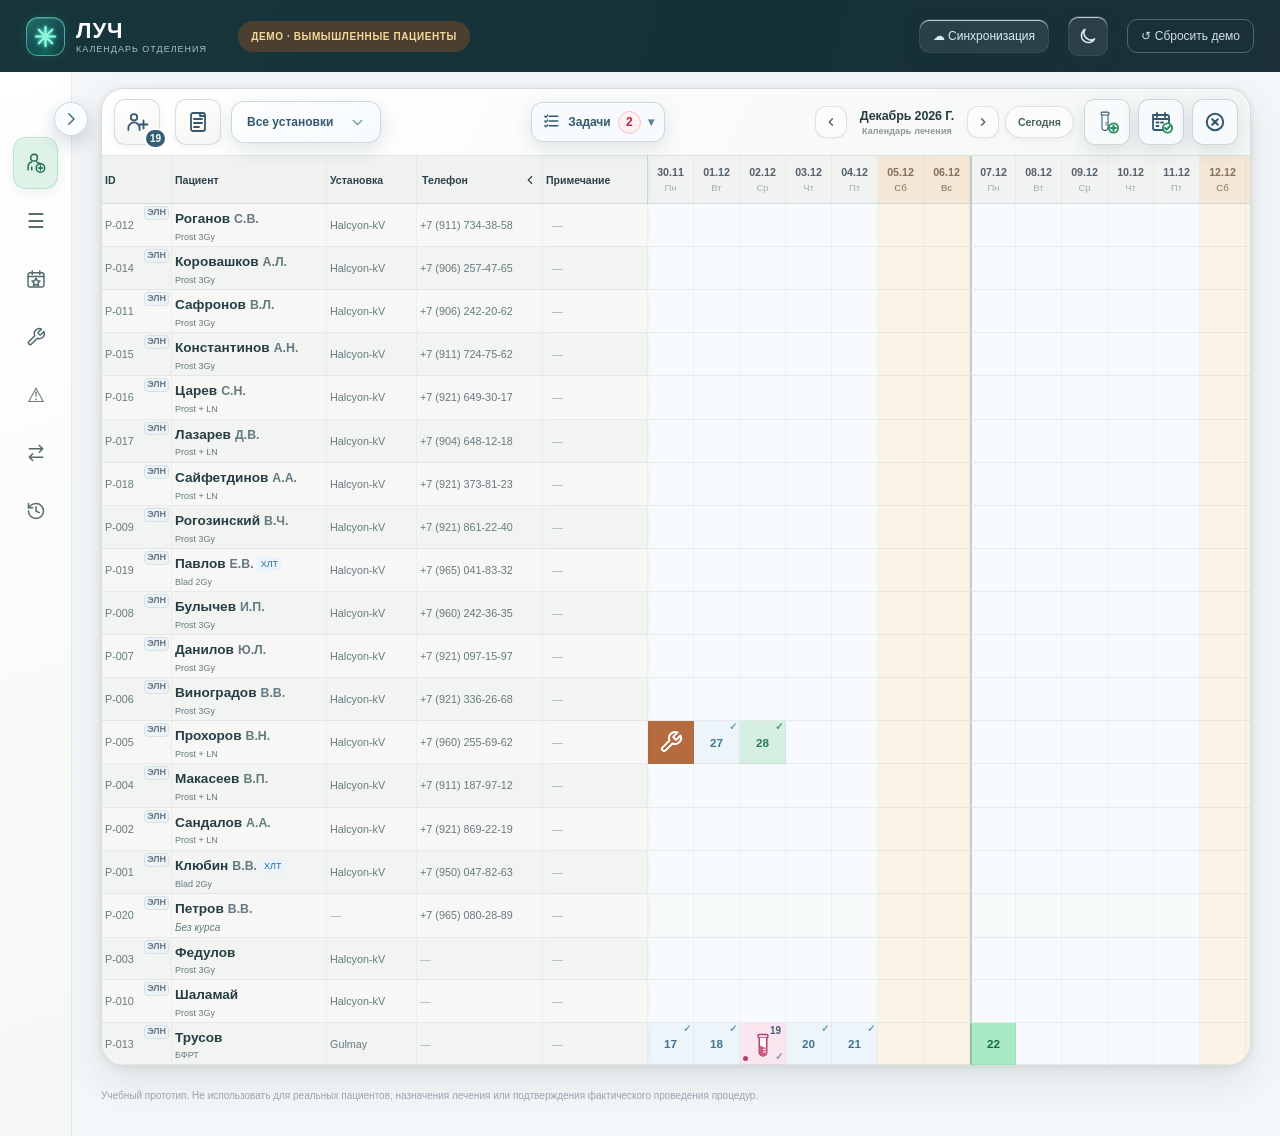
==== index.html @ 747b6630 "Publish LUCH from private main 393fca6f02b0" ====
<!doctype html>
<html lang="ru">
<head>
<meta charset="utf-8">
<meta name="viewport" content="width=device-width,initial-scale=1,viewport-fit=cover">
<meta name="theme-color" content="#172b38">
<meta name="description" content="ЛУЧ: демонстрационный календарь лучевой терапии.">
<script>
/* Apply saved presentation preference before CSS loads; keep it out of patient sync. */
(function(){
 var pref='light';
 try{pref=localStorage.getItem('luch-theme-preference')||'light'}catch(e){}
 if(pref!=='light'&&pref!=='dark'&&pref!=='system')pref='light';
 var dark=pref==='dark'||(pref==='system'&&window.matchMedia&&window.matchMedia('(prefers-color-scheme: dark)').matches);
 document.documentElement.dataset.theme=dark?'dark':'light';
 document.documentElement.style.colorScheme=dark?'dark':'light';
 if(dark)document.querySelector('meta[name="theme-color"]').setAttribute('content','#111a23');
})();
</script>
<link rel="stylesheet" href="./style.css?v=1.62">
<link rel="stylesheet" href="./catalog-ui.css?v=3">
<link rel="stylesheet" href="./theme-dark.css?v=4">
<link rel="stylesheet" href="./glass-ui.css?v=28">
<link rel="stylesheet" href="./mobile-week.css?v=16">
<link rel="manifest" href="./manifest.webmanifest">
<link rel="icon" type="image/svg+xml" href="./icon.svg">
<title>ЛУЧ · Календарь</title>
</head>
<body>
<div class="app">
<header class="topbar">
 <div class="logo"><span class="mark brand-glass-mark" aria-hidden="true"><svg class="brand-rays" viewBox="0 0 40 40" width="29" height="29" fill="none" xmlns="http://www.w3.org/2000/svg" focusable="false" aria-hidden="true"><g class="brand-rays-glow" stroke="#75F6D7" stroke-width="5" stroke-linecap="round"><path d="M20 7V33M7 20H33M10.8 10.8L29.2 29.2M29.2 10.8L10.8 29.2"/></g><g class="brand-rays-core" stroke="#8DF7D9" stroke-width="2.9" stroke-linecap="round"><path d="M20 7V33M7 20H33M10.8 10.8L29.2 29.2M29.2 10.8L10.8 29.2"/></g></svg></span><span><b>ЛУЧ</b><small>Календарь отделения</small></span></div>
 <button type="button" id="mobile-top-add" class="mobile-top-add" aria-label="Добавить пациента. Активных пациентов: 0">
  <span class="mobile-top-add-icon" aria-hidden="true"><svg viewBox="0 0 24 24" fill="none" stroke="currentColor" stroke-width="1.8" stroke-linecap="round" stroke-linejoin="round"><circle cx="9" cy="7.3" r="3.2"/><path d="M3.4 20v-2a5.6 5.6 0 0 1 11.2 0v2"/><path d="M18.5 10.5v8M14.5 14.5h8"/></svg></span>
  <span id="mobile-top-active-count" class="mobile-top-active-count" aria-hidden="true">0</span>
 </button>
 <div class="demo"><span>ДЕМО</span><span class="topbar-demo-extra"> · ВЫМЫШЛЕННЫЕ ПАЦИЕНТЫ</span></div>
 <button id="cloud-open" type="button" aria-label="Настройки синхронизации" title="Синхронизация вымышленных данных"><span aria-hidden="true">☁</span> <span class="topbar-cloud-label">Синхронизация</span></button>
 <div class="theme-switcher">
  <button type="button" id="theme-toggle" aria-haspopup="true" aria-expanded="false" aria-controls="theme-menu" aria-label="Тема оформления" title="Тема оформления">
   <svg class="theme-icon theme-icon-moon" viewBox="0 0 24 24" width="20" height="20" fill="none" stroke="currentColor" stroke-width="1.8" stroke-linecap="round" stroke-linejoin="round" aria-hidden="true"><path d="M20 15.6A8.5 8.5 0 0 1 8.4 4 8.5 8.5 0 1 0 20 15.6Z"/></svg>
   <svg class="theme-icon theme-icon-sun" viewBox="0 0 24 24" width="20" height="20" fill="none" stroke="currentColor" stroke-width="1.8" stroke-linecap="round" stroke-linejoin="round" aria-hidden="true"><circle cx="12" cy="12" r="4"/><path d="M12 2v2m0 16v2M4.93 4.93l1.42 1.42m11.3 11.3 1.42 1.42M2 12h2m16 0h2M4.93 19.07l1.42-1.42M17.65 6.35l1.42-1.42"/></svg>
  </button>
  <div id="theme-menu" class="theme-menu" role="group" aria-label="Выбор оформления ЛУЧ" hidden>
   <button type="button" data-theme-preference="light" aria-pressed="true"><span aria-hidden="true">☀</span> Светлая</button>
   <button type="button" data-theme-preference="dark" aria-pressed="false"><span aria-hidden="true">☾</span> Тёмная</button>
   <button type="button" data-theme-preference="system" aria-pressed="false"><span aria-hidden="true">◐</span> Системная</button>
  </div>
 </div>
  <button id="reset" title="Восстановить демо">↺ <span class="long">Сбросить демо</span></button>
</header>
<div class="layout">
<aside class="sidebar">
 <div class="sidebar-heading">РАБОЧЕЕ ПРОСТРАНСТВО</div>
 <button class="nav active" data-view="calendar"><span aria-hidden="true"><svg viewBox="0 0 24 24" width="20" height="20" fill="none" stroke="currentColor" stroke-width="1.8" stroke-linecap="round" stroke-linejoin="round" style="vertical-align:middle" focusable="false"><circle cx="9.7" cy="5.6" r="4"/><path d="M6.7 10.8C4 11.6 2.5 13.7 2.5 16.6V20M12.7 10.8c2 .5 3.5 1.6 4.3 2.6M6.9 17V20"/><circle cx="17.3" cy="18" r="5.1"/><path d="M17.3 15.5v5M14.8 18h5"/></svg></span><b>Пациенты</b></button>
 
 <button class="nav" data-view="ctv-catalog"><span>☰</span><b>Справочник CTV</b></button>
 <button class="nav" data-view="workdays"><span aria-hidden="true"><svg viewBox="0 0 24 24" width="20" height="20" fill="none" stroke="currentColor" stroke-width="1.8" stroke-linecap="round" stroke-linejoin="round" style="vertical-align:middle" focusable="false"><rect x="2.5" y="4.5" width="19" height="17" rx="2"/><path d="M7.5 2.5v4M16.5 2.5v4M2.5 9h19"/><path d="m12 11 1.5 3 3.3.5-2.4 2.4.6 3.2-3-1.6-3 1.6.6-3.2-2.4-2.4 3.3-.5z"/></svg></span><b>Рабочие дни / праздники</b></button>
 <button class="nav" data-view="maintenance"><span aria-hidden="true"><svg viewBox="0 0 24 24" width="20" height="20" fill="none" stroke="currentColor" stroke-width="1.8" stroke-linecap="round" stroke-linejoin="round" style="vertical-align:middle" focusable="false"><path d="M14.7 6.3a1 1 0 0 0 0 1.4l1.6 1.6a1 1 0 0 0 1.4 0l3.77-3.77a6 6 0 0 1-7.94 7.94l-6.91 6.91a2.12 2.12 0 0 1-3-3l6.91-6.91a6 6 0 0 1 7.94-7.94z"/></svg></span><b>ТО установок</b></button>
 <button class="nav" data-view="breakdowns"><span>⚠</span><b>Поломки аппаратов</b></button>
 <button class="nav" data-view="transfers"><span aria-hidden="true"><svg viewBox="0 0 24 24" width="20" height="20" fill="none" stroke="currentColor" stroke-width="1.8" stroke-linecap="round" stroke-linejoin="round" style="vertical-align:middle" focusable="false"><path d="M4 7h16m-4-4 4 4-4 4M20 17H4m4-4-4 4 4 4"/></svg></span><b>Переводы пациентов</b></button>
 <button class="nav" data-view="journal"><span aria-hidden="true"><svg viewBox="0 0 24 24" width="20" height="20" fill="none" stroke="currentColor" stroke-width="1.8" stroke-linecap="round" stroke-linejoin="round" style="vertical-align:middle" focusable="false"><path d="M3 12a9 9 0 1 0 9-9 9.75 9.75 0 0 0-6.74 2.74L3 8"/><path d="M3 3v5h5"/><path d="M12 7v5l4 2"/></svg></span><b>История действий</b></button>
 <div class="sidebar-note"><b>Прототип 1.0</b><p>Изменения сохраняются локально. Синхронизация доступна только после подключения тестового Firebase через ☁ и только для вымышленных данных.</p></div>
</aside>
<main>
<h1 id="title" class="sr-only">Пациенты</h1>
<section data-panel="calendar" class="workspace">
<div class="toolbar">
 <div class="filters"><button id="calendar-add-patient" type="button" class="action-with-icon" data-tooltip="Добавить пациента" aria-label="Добавить пациента">
  <span class="action-icon" aria-hidden="true"><svg viewBox="0 0 24 24" fill="none" stroke="currentColor" stroke-width="1.8" stroke-linecap="round" stroke-linejoin="round"><circle cx="9" cy="7.3" r="3.2"/><path d="M3.4 20v-2a5.6 5.6 0 0 1 11.2 0v2"/><path d="M18.5 10.5v8M14.5 14.5h8"/></svg></span><span class="calendar-active-count" id="calendar-active-count" aria-hidden="true">0</span>
 </button><button id="discharge-text-open" type="button" class="action-with-icon" data-tooltip="Список выписок на следующую неделю" aria-label="Сформировать список выписок на неделю">
  <span class="action-icon" aria-hidden="true"><svg viewBox="0 0 24 24" fill="none" stroke="currentColor" stroke-width="1.8" stroke-linecap="round" stroke-linejoin="round"><rect x="5" y="3" width="14" height="18" rx="2"/><path d="M8 9h8M8 13h8M8 17h5"/><path d="M14 3v3h5"/></svg></span>
 </button><select id="filter" aria-label="Установка"><option value="">Все установки</option></select><span class="count" id="selected-count">Выберите ячейки</span><button id="clear-selected" type="button" class="clear-selection hidden">Снять выделение</button></div>
 <div class="stats" id="stats" data-panel="calendar"></div>
 <div class="calendar-toolbar-right">
  <div class="month-controls" role="group" aria-label="Навигация по месяцам календаря"><button id="prev" aria-label="Предыдущий месяц" type="button" class="month-nav-btn"><svg class="month-nav-icon" viewBox="0 0 20 20" fill="none" stroke="currentColor" stroke-width="2" stroke-linecap="round" stroke-linejoin="round" aria-hidden="true" focusable="false"><path d="M12 5.5 7.5 10 12 14.5"/></svg></button><b id="month" aria-live="polite"></b><button id="next" aria-label="Следующий месяц" type="button" class="month-nav-btn"><svg class="month-nav-icon" viewBox="0 0 20 20" fill="none" stroke="currentColor" stroke-width="2" stroke-linecap="round" stroke-linejoin="round" aria-hidden="true" focusable="false"><path d="M8 5.5 12.5 10 8 14.5"/></svg></button><button id="reset-month" title="Вернуться к текущей неделе">Сегодня</button></div>
<div class="actions">
  <button class="primary action-with-icon" id="assign" type="button" data-tooltip="Назначить анализ крови" aria-label="Назначить анализ крови"><span class="action-icon" aria-hidden="true"><svg viewBox="0 0 24 24" width="24" height="24" fill="none" focusable="false" aria-hidden="true">
   <g transform="translate(2 0.5) scale(0.5 0.53)">
    <rect x="8" y="3" width="16" height="5.5" rx="2.5" fill="none" stroke="currentColor" stroke-width="2.1"/>
    <path d="M10 8.5v23a6 6 0 0 0 12 0v-23" fill="none" stroke="currentColor" stroke-width="2.1" stroke-linejoin="round"/>
    <path d="M17 23h3M17 27h3" stroke="currentColor" stroke-width="1.5" stroke-linecap="round"/>
   </g>
   <circle cx="18.5" cy="18" r="4.6" fill="#fff" stroke="#288A5E"/>
   <path d="M18.5 15.6v4.8M16.1 18h4.8" stroke="#288A5E" stroke-width="2.1" stroke-linecap="round"/>
  </svg></span></button>
  <button id="issue" type="button" class="action-with-icon" data-tooltip="Выдать направления за неделю" aria-label="Выдать направления за неделю"><span class="action-icon" aria-hidden="true">✓</span></button>
  <button id="skip" type="button" class="action-with-icon" data-tooltip="Пропустить сеанс — сначала выбери ячейки" aria-label="Пропустить сеанс"><span class="action-icon" aria-hidden="true"><svg viewBox="0 0 24 24" width="24" height="24" fill="none" stroke="currentColor" stroke-width="1.8" stroke-linecap="round" stroke-linejoin="round" focusable="false" aria-hidden="true"><circle cx="12" cy="12" r="8.2" stroke-width="2"/><path d="M9.2 9.2l5.6 5.6m0-5.6-5.6 5.6" stroke-width="2"/></svg></span></button>
 </div>
 </div>
</div>
<section id="mobile-patient-shell" class="mobile-only mobile-patient-shell" aria-label="Мобильный календарь пациентов">
 <header class="mobile-patient-header">
  <div><span class="mobile-eyebrow">ЛУЧ · Календарь отделения</span><h2 id="mobile-page-title">Пациенты</h2></div>
 </header>
 <div id="mobile-card-view">
  <div class="mobile-search-row">
   <div class="mobile-search-expandable" id="mobile-search-expandable">
    <button type="button" id="mobile-search-toggle" class="mobile-search-toggle" aria-expanded="false" aria-controls="mobile-search" aria-label="Открыть поиск пациентов">
     <svg viewBox="0 0 24 24" width="22" height="22" fill="none" stroke="currentColor" stroke-width="1.9" stroke-linecap="round" stroke-linejoin="round" aria-hidden="true"><circle cx="10.8" cy="10.8" r="6.2"/><path d="m15.4 15.4 4.1 4.1"/></svg>
    </button>
    <input id="mobile-search" type="search" placeholder="Поиск пациента…" autocomplete="off" aria-label="Поиск пациентов" disabled>
    <button type="button" id="mobile-search-close" class="mobile-search-close" aria-label="Свернуть и очистить поиск" disabled>×</button>
   </div>
   <div class="mobile-week-navigation" role="group" aria-label="Выбор недели">
    <button type="button" data-mobile-week-shift="-1" aria-label="Предыдущая неделя">‹</button>
    <span id="mobile-week-range" aria-live="polite"></span>
    <button type="button" data-mobile-week-shift="1" aria-label="Следующая неделя">›</button>
    <label class="mobile-date-jump" for="mobile-week-date" title="Выбрать дату"><svg class="mobile-tab-icon" viewBox="0 0 24 24" fill="none" stroke="currentColor" stroke-linecap="round" stroke-linejoin="round" aria-hidden="true"><rect x="2.5" y="4.5" width="19" height="17" rx="2"/><path d="M7.5 2.5v4M16.5 2.5v4M2.5 9h19"/></svg><input type="date" id="mobile-week-date" aria-label="Дата для просмотра недели"></label>
   </div>
   <div id="mobile-filter-control" class="mobile-linac-filter" title="Все установки">
    <svg class="mobile-linac-icon" viewBox="0 0 32 32" fill="none" stroke="currentColor" stroke-width="1.85" stroke-linecap="round" stroke-linejoin="round" aria-hidden="true" focusable="false">
     <path d="M9 6.5h9.3c6.2 0 9.5 4.5 9.5 10.3V27h-9.1"/>
     <path d="M10.6 11.4h7c3.8 0 6 2.9 6 6.6v2.2c0 3.5-2 5.7-4.9 6.8"/>
     <rect x="6.1" y="6.5" width="10.3" height="5" rx="1.5"/>
     <path d="M8 11.5v2.5h6.6v-2.5M10.2 14v2h2.3v-2"/>
     <rect x="3.4" y="23.2" width="15.4" height="3.2" rx="1.6"/>
     <path d="M7.2 26.4V29h7.6v-2.6"/>
    </svg>
    <select id="mobile-filter" aria-label="Фильтр установок"><option value="">Все установки</option></select>
   </div>
  </div>
  <div id="mobile-card-list" class="mobile-card-list" aria-live="off"></div>
 </div>
 <section id="mobile-task-view" class="mobile-secondary-screen" aria-label="Мои задачи" hidden>
  <div class="mobile-task-navigation">
   <button type="button" data-mobile-task-shift="-1" aria-label="Предыдущий день">‹</button>
   <strong id="mobile-task-day"></strong>
   <button type="button" data-mobile-task-shift="1" id="mobile-task-next" aria-label="Следующий день">›</button>
  </div>
  <div class="mobile-task-tools">
   <label>Выбрать дату <input type="date" id="mobile-task-date" aria-label="Дата задач"></label>
   <button type="button" id="mobile-task-today" data-mobile-command="tasks-today">Сегодня</button>
  </div>
  <div id="mobile-task-list" class="mobile-task-list"></div>
 </section>
 <section id="mobile-more-view" class="mobile-secondary-screen" aria-label="Другие разделы ЛУЧ" hidden>
  <div class="mobile-more-group">
   <h3>Рабочее пространство</h3>
   <button type="button" data-mobile-section="ctv-catalog"><span class="mobile-more-icon" aria-hidden="true">☰</span> Справочник CTV <span aria-hidden="true">›</span></button>
   <button type="button" data-mobile-section="workdays"><span class="mobile-more-icon" aria-hidden="true"><svg viewBox="0 0 24 24" width="20" height="20" fill="none" stroke="currentColor" stroke-width="1.8" stroke-linecap="round" stroke-linejoin="round" style="vertical-align:middle" focusable="false"><rect x="2.5" y="4.5" width="19" height="17" rx="2"/><path d="M7.5 2.5v4M16.5 2.5v4M2.5 9h19"/><path d="m12 11 1.5 3 3.3.5-2.4 2.4.6 3.2-3-1.6-3 1.6.6-3.2-2.4-2.4 3.3-.5z"/></svg></span> Рабочие дни и праздники <span aria-hidden="true">›</span></button>
   <button type="button" data-mobile-section="maintenance"><span class="mobile-more-icon" aria-hidden="true"><svg viewBox="0 0 24 24" width="20" height="20" fill="none" stroke="currentColor" stroke-width="1.8" stroke-linecap="round" stroke-linejoin="round" style="vertical-align:middle" focusable="false"><path d="M14.7 6.3a1 1 0 0 0 0 1.4l1.6 1.6a1 1 0 0 0 1.4 0l3.77-3.77a6 6 0 0 1-7.94 7.94l-6.91 6.91a2.12 2.12 0 0 1-3-3l6.91-6.91a6 6 0 0 1 7.94-7.94z"/></svg></span> ТО установок <span aria-hidden="true">›</span></button>
   <button type="button" data-mobile-section="breakdowns"><span class="mobile-more-icon" aria-hidden="true">⚠</span> Поломки аппаратов <span aria-hidden="true">›</span></button>
   <button type="button" data-mobile-section="transfers"><span class="mobile-more-icon" aria-hidden="true"><svg viewBox="0 0 24 24" width="20" height="20" fill="none" stroke="currentColor" stroke-width="1.8" stroke-linecap="round" stroke-linejoin="round" style="vertical-align:middle" focusable="false"><path d="M4 7h16m-4-4 4 4-4 4M20 17H4m4-4-4 4 4 4"/></svg></span> Переводы пациентов <span aria-hidden="true">›</span></button>
   <button type="button" data-mobile-section="journal"><span class="mobile-more-icon" aria-hidden="true"><svg viewBox="0 0 24 24" width="20" height="20" fill="none" stroke="currentColor" stroke-width="1.8" stroke-linecap="round" stroke-linejoin="round" style="vertical-align:middle" focusable="false"><path d="M3 12a9 9 0 1 0 9-9 9.75 9.75 0 0 0-6.74 2.74L3 8"/><path d="M3 3v5h5"/><path d="M12 7v5l4 2"/></svg></span> История действий <span aria-hidden="true">›</span></button>
  </div>
  <div class="mobile-more-group">
   <h3>Инструменты</h3>
   <button type="button" data-mobile-command="register"><span class="mobile-more-icon" aria-hidden="true"><svg viewBox="0 0 24 24" width="20" height="20" fill="none" stroke="currentColor" stroke-width="1.8" stroke-linecap="round" stroke-linejoin="round" style="vertical-align:middle" focusable="false"><circle cx="9.7" cy="5.6" r="4"/><path d="M6.7 10.8C4 11.6 2.5 13.7 2.5 16.6V20M12.7 10.8c2 .5 3.5 1.6 4.3 2.6M6.9 17V20"/><circle cx="17.3" cy="18" r="5.1"/><path d="M17.3 15.5v5M14.8 18h5"/></svg></span> Все пациенты / архив <span aria-hidden="true">›</span></button>
   <button type="button" data-mobile-command="export"><span class="mobile-more-icon" aria-hidden="true"><svg viewBox="0 0 24 24" fill="none" stroke="currentColor" stroke-width="1.8" stroke-linecap="round" stroke-linejoin="round"><rect x="5" y="3" width="14" height="18" rx="2"/><path d="M8 9h8M8 13h8M8 17h5"/><path d="M14 3v3h5"/></svg></span> Список выписок <span aria-hidden="true">›</span></button>
   <button type="button" data-mobile-command="cloud"><span class="mobile-more-icon" aria-hidden="true">☁</span> Синхронизация <span aria-hidden="true">›</span></button>
   <button type="button" data-mobile-command="desktop"><span class="mobile-more-icon" aria-hidden="true"><svg class="mobile-tab-icon" viewBox="0 0 24 24" fill="none" stroke="currentColor" stroke-linecap="round" stroke-linejoin="round" aria-hidden="true"><rect x="2.5" y="4.5" width="19" height="17" rx="2"/><path d="M7.5 2.5v4M16.5 2.5v4M2.5 9h19"/></svg></span> Полная таблица ПК <span aria-hidden="true">›</span></button>
   <button type="button" data-mobile-command="reset"><span class="mobile-more-icon" aria-hidden="true">↺</span> Сбросить демо-данные <span aria-hidden="true">›</span></button>
  </div>
 </section>
 <div id="mobile-selection" class="mobile-selection" hidden>
  <span id="mobile-selection-count">Выбрано: 0</span>
  <button type="button" data-mobile-command="clear">Сбросить</button>
  <button type="button" data-mobile-action-open class="mobile-selection-primary">Действия…</button>
 </div>
</section>
<div class="scroll"><table id="calendar" class="calendar"><thead></thead><tbody></tbody></table></div>
<div id="calendar-cell-menu" class="calendar-cell-context-menu hidden" role="menu" aria-label="Действия с сеансами и анализами"></div>
</section>
<div id="today-tasks-popover" class="today-tasks-popover hidden" role="region" aria-label="Список задач"></div>

<dialog id="patient-card-dialog" class="patient-card-drawer" aria-labelledby="patient-card-title">
 <div class="patient-card-top">
  <div><span class="patient-card-kicker">КАРТОЧКА ПАЦИЕНТА</span><h2 id="patient-card-title">Данные и лечение</h2></div>
  <div class="patient-card-top-actions">
   <button id="patient-card-register-toggle" type="button" aria-expanded="false" aria-controls="patient-card-register">Все пациенты / архив</button>
   <button id="patient-card-close" type="button" class="patient-card-close" aria-label="Закрыть карточку" title="Закрыть карточку">×</button>
  </div>
 </div>
 <div class="patient-card-scroll">
 <section class="patient-card-content">
 
 <div class="patients-register hidden" id="patient-card-register">
  <div class="section-title"><h2>Все пациенты и архив</h2><button type="button" class="primary patient-new" id="patient-new">+ Добавить пациента</button></div>
  <div class="register-toolbar">
   <label for="patient-search">Поиск
    <input id="patient-search" type="search" placeholder="ФИО, ID, Ds, CTV, телефон, заметки…" autocomplete="off">
   </label>
   <label for="patient-status-filter">Показать
    <select id="patient-status-filter">
     <option value="all">Все пациенты и курсы</option>
     <option value="active">На лечении</option>
     <option value="planned">Ожидают начала / без курса</option>
     <option value="finished">Завершённые / архив</option>
    </select>
   </label>
   <label for="patient-sort">Сортировка
    <select id="patient-sort">
     <option value="order">Общий порядок (добавление / вручную)</option>
     <option value="name">По ФИО</option>
     <option value="start-new">Начало ЛТ: новые выше</option>
     <option value="diagnosis">По диагнозу</option>
     <option value="machine">По установке</option>
     <option value="status">По статусу</option>
    </select>
   </label>
   <span id="patient-register-count" class="register-count" aria-live="polite"></span>
  </div>
  <div id="patient-list" class="patient-register-scroll" tabindex="0" role="region" aria-label="Таблица всех пациентов и курсов. Прокручивай вбок для остальных колонок."></div>
  <p class="register-hint">Чтобы изменить порядок, зажми строку пациента левой кнопкой мыши, перетащи в нужное место и отпусти — зелёная линия покажет место вставки. В расписании работает точно так же. На телефоне удерживай ФИО, затем перетаскивай. Изменения сохраняются сразу и одинаковы в обоих разделах. Для перемещения нужен режим сортировки «Общий порядок». Несколько курсов пациента перемещаются вместе. Короткое нажатие по-прежнему открывает карточку или выбирает дату.</p>
 </div>
 <div class="patient-main patient-register-detail">
  <div id="patient-detail" class="hidden"></div>
  <div id="patient-editor" class="hidden"></div>
  <div id="patient-preview" class="preview hidden"></div>
 </div>
</section>
 </div>
</dialog>
<div id="patient-context-menu" class="patient-context-menu hidden" role="menu" aria-label="Действия с пациентом и курсом"></div>
<dialog id="patient-early-dialog" class="discharge-dialog patient-early-dialog" aria-labelledby="patient-early-title">
 <div class="issue-dialog-header">
  <h2 id="patient-early-title">Досрочное завершение курса</h2>
  <button type="button" class="issue-close" data-early-close aria-label="Закрыть">×</button>
 </div>
 <div id="patient-early-info" class="discharge-info"></div>
 <form id="patient-early-form">
  <label>Дата выписки<input type="date" name="date" required></label>
  <label>Причина
   <select name="reason" required>
    <option value="">Выбери причину</option>
    <option value="medical">По медицинским показаниям</option>
    <option value="refusal">Отказ пациента</option>
    <option value="transfer">Перевод в другое учреждение</option>
    <option value="other">Другая причина</option>
   </select>
  </label>
  <label>Комментарий<textarea name="comment" rows="3" maxlength="500" placeholder="Для другой причины обязательно"></textarea></label>
  <p class="safety-note">Досрочная выписка прекращает только будущие плановые сеансы выбранного курса. Прошедшие даты не подтверждают фактическое лечение. История процедур и направления сохраняются, а другие курсы пациента не изменяются.</p>
  <div class="discharge-actions">
   <button type="submit" class="primary">Завершить курс досрочно</button>
   <button type="button" data-early-cancel>Отмена</button>
  </div>
 </form>
</dialog>

<section data-panel="ctv-catalog" class="workspace hidden">
 <div class="section-title catalog-title"><div><h2>Справочник CTV</h2><small>Шаблоны по группам МКБ-10</small></div><button type="button" class="catalog-add-button" id="ctv-catalog-add" aria-label="Добавить CTV" title="Добавить CTV"><svg width="20" height="20" viewBox="0 0 24 24" fill="none" stroke="currentColor" stroke-width="2" stroke-linecap="round" aria-hidden="true"><path d="M12 5v14M5 12h14"/></svg></button></div>
 <p class="patient-warning">Редактируются только локальные шаблоны для вымышленных пациентов. Схемы и дозы не являются клиническим назначением. Сведения хранятся в этом браузере, без синхронизации.</p>
 <div class="catalog-controls">
  <label class="catalog-search-label">Поиск<input id="ctv-catalog-search" type="search" placeholder="Код МКБ, CTV, зона или доза…" autocomplete="off"></label>
  <label class="catalog-show-hidden"><input id="ctv-catalog-hidden" type="checkbox"> Показывать скрытые</label>
 </div>
 <div class="catalog-layout">
  <div id="ctv-catalog-list" class="catalog-list"></div>
  <div id="ctv-catalog-editor" class="catalog-editor hidden"></div>
 </div>
</section>
<section data-panel="workdays" class="workspace hidden">
 <div class="section-title"><h2>Рабочие дни и праздники</h2><span>Россия · пятидневка</span></div>
 <div class="production-calendar">
  <div class="production-header"><h3>Праздники и переносы</h3>
   <label>Год <select id="production-year"><option value="2026">2026</option><option value="2027">2027</option></select></label>
  </div>
  <p class="muted">Раскрой месяц и нажми на день. <b>Работаем</b> — сеансы будут запланированы, <b>Не работаем</b> — день пропускается. Повторное нажатие возвращает исходный график. Изменения сохраняются сразу, без подтверждения.</p>
  <div id="production-list" class="production-list" aria-label="Праздничные месяцы"></div>
  <p class="production-source">Федеральный производственный календарь РФ, 2026–2027. Региональные праздники добавляются ниже. Источники: <a href="https://www.consultant.ru/law/ref/calendar/proizvodstvennye/2026/" target="_blank" rel="noopener noreferrer">2026</a> · <a href="https://www.consultant.ru/document/cons_doc_LAW_544706/" target="_blank" rel="noopener noreferrer">2027</a>.</p>
 </div>
 <p id="workday-feedback" class="workday-feedback hidden" role="status" aria-live="polite"></p>
 <details id="workday-advanced" class="workday-advanced">
  <summary><span>Другие дни и исключения</span><small>Региональные праздники, рабочие субботы, ручные поправки</small></summary>
  <form class="workday-form" id="workday-form">
   <label>Дата <input id="workday-date" type="date" required></label>
   <label>Название / причина <input id="workday-title" type="text" maxlength="90" placeholder="Например, местный праздник"></label>
   <label>Тип дня <select id="workday-type"><option value="holiday">Праздник</option><option value="exception">Исключение рабочего графика</option></select></label>
   <label class="workday-check"><input id="workday-working" type="checkbox"> В этот день работаем</label>
   <button type="submit" class="primary">Сохранить сразу</button>
  </form>
  <p class="workday-current" id="workday-status">Выбери дату</p>
  <h3 class="workday-heading">Решения отделения</h3>
  <div id="workday-list" class="workday-list"></div>
  <p class="muted workday-note">Изменение рабочего дня автоматически пересчитывает будущие плановые сеансы и невыданные анализы перед ХТ. Даты ХТ и уже выданные направления автоматически не переносятся.</p>
 </details>
</section>
<section data-panel="maintenance" class="workspace hidden">
 <div class="section-title"><h2>ТО установок</h2><span>События влияют на график всех пациентов установки</span></div>
 <form id="maint-form" class="maintenance-form"><label>Дата<input id="maint-date" type="date" required></label><label>Установка<select id="maint-machine"></select></label><button type="submit" class="primary">Добавить ТО</button></form>
 <p class="muted maint-explain">Если это последняя фракция курса, её можно отдельно запланировать утром перед началом ТО. Другие сеансы останутся заблокированы. Такая отметка не подтверждает фактическое проведение лечения.</p>
 <div id="maintenance-list" class="item-list"></div>
 <div id="maint-preview" class="preview hidden"></div>
</section>

<section data-panel="breakdowns" class="workspace hidden">
 <div class="section-title"><h2>Поломки аппаратов</h2><span>Планирование простоя оборудования</span></div>
 <div class="operational">
  <form id="break-form" class="ops-form">
   <label>Аппарат<select id="break-machine"></select></label>
   <label>Дата поломки<input id="break-date" type="date" value="2026-11-12" required></label>
   <label class="check-line"><input id="break-resolved" type="checkbox"> Известна дата восстановления</label>
   <label id="resume-wrap" class="hidden">Первый день возобновления сеансов<input id="break-resume" type="date" value="2026-11-16"></label>
   <div class="ops-wide"><b>Кого успели пролечить до поломки?</b><p class="muted">Отметь только пациентов с фактически проведённым сеансом в этот день. Остальные фракции останутся невыполненными в модели.</p><div id="break-completed" class="candidate-list"></div></div>
   <button class="primary" type="submit">Предварительный просмотр</button>
  </form>
  <div id="break-preview" class="preview hidden"></div>
  <h3>Зарегистрированные поломки</h3>
  <div id="break-list" class="item-list"></div>
 </div>
</section>
<section data-panel="transfers" class="workspace hidden">
 <div class="section-title"><h2>Перевод на другой аппарат</h2><span>После отдельного согласования лечебного плана</span></div>
 <div class="operational">
  <p class="safety-note">Только моделирование дат! Смена установки для лучевой терапии требует проверки совместимости, плана, дозиметрии/QA и допуска клинической команды. Отметка здесь не означает разрешение проводить лечение.</p>
  <form id="transfer-form" class="ops-form">
   <label>Пациент<select id="transfer-patient"></select></label>
   <label>Новый аппарат<select id="transfer-machine"></select></label>
   <label>Дата начала на новом аппарате<input id="transfer-date" type="date" value="2026-11-16" required></label>
   <div class="ops-wide muted" id="transfer-current"></div>
   <button class="primary" type="submit">Предварительный просмотр</button>
  </form>
  <div id="transfer-preview" class="preview hidden"></div>
  <h3>Переводы пациентов</h3>
  <div id="transfer-list" class="item-list"></div>
 </div>
</section>
<section data-panel="journal" class="workspace hidden"><div class="section-title"><h2>История изменений</h2><span>Только для этого браузера</span></div><div id="journal-list" class="item-list"></div></section>
<footer>Учебный прототип. Не использовать для реальных пациентов, назначения лечения или подтверждения фактического проведения процедур.</footer>
</main>
</div></div>
<dialog id="issue-dialog" class="issue-dialog" aria-labelledby="issue-dialog-title">
 <div class="issue-dialog-header">
  <h2 id="issue-dialog-title">Выдать направления за неделю</h2>
  <button id="issue-dialog-close" type="button" class="issue-close" aria-label="Закрыть">×</button>
 </div>
 <p class="issue-dialog-hint">Выбери нужную неделю. Будут отмечены только уже назначенные, но ещё не выданные направления.</p>
 <div class="issue-week-controls">
  <label>Неделя в открытом календаре<select id="issue-week-options"></select></label>
  <label>Или любая дата нужной недели<input type="date" id="issue-week-date"></label>
 </div>
 <div id="issue-week-preview" class="issue-week-preview" aria-live="polite"></div>
 <div class="issue-dialog-actions">
  <button id="issue-week-confirm" type="button" class="primary">Подтвердить выдачу</button>
  <button id="issue-week-cancel" type="button">Отмена</button>
 </div>
</dialog>
<dialog id="chemo-change-dialog" class="issue-dialog chemo-change-dialog" aria-labelledby="chemo-change-title">
 <div class="issue-dialog-header">
  <h2 id="chemo-change-title">Изменить введение ХТ</h2>
  <button id="chemo-change-close" type="button" class="issue-close" aria-label="Закрыть">×</button>
 </div>
 <div id="chemo-change-info" class="chemo-change-info"></div>
 <form id="chemo-change-form">
  <label id="chemo-change-date-row" class="chemo-change-field">
   Новая дата введения ХТ
   <input id="chemo-change-date" name="date" type="date">
  </label>
  <label class="chemo-change-field">
   Причина изменения (необязательно)
   <textarea id="chemo-change-reason" name="reason" maxlength="300" rows="2" placeholder="Можно указать причину (необязательно)"></textarea>
  </label>
  <div id="chemo-change-preview" class="chemo-change-preview" aria-live="polite"></div>
  <label class="chemo-change-agree"><input id="chemo-change-check" type="checkbox" required> Подтверждаю изменение организационного плана ХТ; назначения, анализы и фактическое проведение проверяются врачом отдельно.</label>
  <div class="issue-dialog-actions">
   <button type="button" id="chemo-change-back">Назад</button>
   <button type="submit" id="chemo-change-confirm" class="primary" disabled>Сохранить изменения</button>
  </div>
 </form>
</dialog>
<dialog id="discharge-text-dialog" class="discharge-dialog discharge-text-dialog" aria-labelledby="discharge-text-title">
 <div class="issue-dialog-header">
  <h2 id="discharge-text-title">Список выписок</h2>
  <button id="discharge-text-close" type="button" class="issue-close" aria-label="Закрыть список выписок">×</button>
 </div>
 <p class="discharge-text-hint">Все пациенты, у которых последняя <b>запланированная</b> фракция приходится на выбранную неделю. Список не подтверждает проведение лечения или выписку.</p>
 <div class="discharge-text-week-nav" role="group" aria-label="Выбор недели выписок">
  <button id="discharge-text-prev" type="button" aria-label="Предыдущая неделя" title="Предыдущая неделя">‹</button>
  <strong id="discharge-text-week-label" aria-live="polite"></strong>
  <button id="discharge-text-next" type="button" aria-label="Следующая неделя" title="Следующая неделя">›</button>
  <label class="discharge-text-week-picker">Выбрать дату
   <input type="date" id="discharge-text-date" aria-label="Дата в нужной неделе">
  </label>
  <button id="discharge-text-default" type="button" title="Вернуться к следующей неделе">Следующая неделя</button>
 </div>
 <p id="discharge-text-summary" class="discharge-text-summary" role="status" aria-live="polite"></p>
 <label class="discharge-text-output-label" for="discharge-text-output">Готовый текст</label>
 <textarea id="discharge-text-output" rows="9" readonly spellcheck="false" aria-label="Текст списка выписок для копирования"></textarea>
 <div class="discharge-text-copy-actions">
  <button id="discharge-text-copy" type="button" class="discharge-text-copy-button" aria-label="Скопировать список выписок" title="Скопировать текст">
   <svg viewBox="0 0 24 24" width="20" height="20" fill="none" stroke="currentColor" stroke-width="1.8" stroke-linecap="round" stroke-linejoin="round" aria-hidden="true" focusable="false">
    <rect x="8" y="8" width="12" height="13" rx="2"/><path d="M16 8V5a2 2 0 0 0-2-2H6a2 2 0 0 0-2 2v10a2 2 0 0 0 2 2h2"/>
   </svg>
  </button>
 </div>
</dialog>
<dialog id="discharge-dialog" class="discharge-dialog" aria-labelledby="discharge-dialog-title">
 <div class="issue-dialog-header">
  <h2 id="discharge-dialog-title">Выписка пациентов</h2>
  <button type="button" id="discharge-dialog-close" class="issue-close" aria-label="Закрыть">×</button>
 </div>
 <div id="discharge-info" class="discharge-info"></div>
 <p class="safety-note">Нажимая «Подтвердить выписку», ты лично подтверждаешь, что последняя фракция каждого отмеченного пациента действительно проведена, а пропуски и записи о лечении проверены. Прошедшие по календарю дни сами по себе не подтверждают факт лечения. Для пациентов без проведённого сеанса сними галочку и отметь «Х» в календаре.</p>
 <div class="discharge-actions">
  <button type="button" id="discharge-confirm" class="primary">Подтвердить выписку</button>
  <button type="button" id="discharge-later">Позже</button>
 </div>
</dialog>
<dialog id="cloud-dialog" class="discharge-dialog cloud-dialog" aria-labelledby="cloud-title">
 <div class="issue-dialog-header">
  <h2 id="cloud-title">☁ Синхронизация ЛУЧ (только демо)</h2>
  <button type="button" id="cloud-close" class="issue-close" aria-label="Закрыть">×</button>
 </div>
 <p class="safety-note">Запрещено загружать реальные персональные и медицинские данные. Подключение добровольное. До подключения изменения остаются в браузере. Используй один и тот же тестовый аккаунт Firebase на всех устройствах.</p>
 <p id="cloud-mode" class="cloud-mode">Не подключено</p>
 <p id="cloud-status" class="cloud-status" role="status" aria-live="polite">Синхронизация выключена.</p>
 <div class="cloud-fields">
  <label>Публичная конфигурация Firebase Web app
   <textarea id="cloud-config" rows="4" spellcheck="false" placeholder='{"apiKey":"…","authDomain":"…","projectId":"…","appId":"…"}'></textarea></label>
  <label>E-mail тестового аккаунта
   <input type="email" id="cloud-email" autocomplete="username" placeholder="test@example.com"></label>
  <label>Пароль (не хранится в ЛУЧ)
   <input type="password" id="cloud-password" autocomplete="current-password"></label>
 </div>
 <div class="discharge-actions">
  <button type="button" id="cloud-login" class="primary">Подключить</button>
  <button type="button" id="cloud-signout" disabled>Выйти</button>
 </div>
 <label class="cloud-synthetic"><input type="checkbox" id="cloud-synthetic"> Подтверждаю: здесь только вымышленные или надёжно обезличенные учебные записи, нет реальных пациентов.</label>
 <div class="discharge-actions cloud-data-actions">
  <button type="button" id="cloud-first-upload" hidden>Отправить мою тестовую таблицу в пустое облако</button>
  <button type="button" id="cloud-accept" hidden>Принять облачную версию</button>
  <button type="button" id="cloud-retry" hidden>Повторить отправку</button>
  <button type="button" id="cloud-export">Скачать локальную копию JSON</button>
 </div>
 <div id="cloud-conflict-tools" class="cloud-start-recovery" hidden>
  <h3>Разрешить конфликт: оставить версию этого устройства</h3>
  <p class="muted">Вся облачная таблица будет заменена локальной, включая расписания и отметки. Сначала сохрани обе версии в один JSON-файл и проверь его в загрузках.</p>
  <div class="discharge-actions">
   <button type="button" id="cloud-conflict-download">1. Скачать обе версии JSON</button>
  </div>
  <div id="cloud-conflict-confirm-row" hidden>
   <label class="cloud-synthetic"><input type="checkbox" id="cloud-conflict-confirm"> Проверил скачанный файл с обеими версиями и выбираю данные этого устройства как основные.</label>
  </div>
  <div class="discharge-actions">
   <button type="button" id="cloud-promote-local" disabled>2. Сделать эту версию основной</button>
  </div>
 </div>
 <div class="cloud-start-recovery">
  <h3>Восстановление исчезнувших дат ЛТ</h3>
  <p class="muted">Только из ранее сохранённой истории и локальных копий. Никакие даты не придумываются.</p>
  <div class="discharge-actions">
   <button type="button" id="cloud-recover-dates">Найти прежние даты ЛТ</button>
   <label class="cloud-recovery-import">Или выбрать JSON-копию
    <input id="cloud-recovery-file" type="file" accept=".json,application/json">
   </label>
  </div>
  <div id="cloud-recovery-preview" class="course-recovery-preview" aria-live="polite" hidden></div>
 </div>
 <p class="cloud-explain">На втором устройстве подключись под тем же тестовым аккаунтом и нажми «Принять облачную версию». После этого изменения начнут приходить автоматически. Одновременные несовместимые правки не объединяются: при конфликте запись блокируется, локальная копия сохраняется.</p>
</dialog>
<nav id="mobile-bottom-nav" class="mobile-only mobile-bottom-nav" aria-label="Навигация по приложению">
 <button type="button" data-mobile-tab="patients" class="is-current" aria-current="page"><svg class="mobile-tab-icon" viewBox="0 0 24 24" fill="none" stroke="currentColor" stroke-linecap="round" stroke-linejoin="round" aria-hidden="true"><circle cx="9.7" cy="5.6" r="4"/><path d="M6.7 10.8C4 11.6 2.5 13.7 2.5 16.6V20M12.7 10.8c2 .5 3.5 1.6 4.3 2.6M6.9 17V20"/><circle cx="17.3" cy="18" r="5.1"/><path d="M17.3 15.5v5M14.8 18h5"/></svg>Пациенты</button>
 <button type="button" data-mobile-tab="tasks"><svg class="mobile-tab-icon" viewBox="0 0 24 24" fill="none" stroke="currentColor" stroke-linecap="round" stroke-linejoin="round" aria-hidden="true"><rect x="3.5" y="3.5" width="17" height="17" rx="3.2"/><path d="m7.7 11.9 3 3 5.8-6"/></svg>Задачи <small id="mobile-tab-tasks-count"></small></button>
 <button type="button" data-mobile-tab="calendar"><svg class="mobile-tab-icon" viewBox="0 0 24 24" fill="none" stroke="currentColor" stroke-linecap="round" stroke-linejoin="round" aria-hidden="true"><rect x="2.5" y="4.5" width="19" height="17" rx="2"/><path d="M7.5 2.5v4M16.5 2.5v4M2.5 9h19"/></svg>Календарь</button>
 <button type="button" data-mobile-tab="more"><svg class="mobile-tab-icon" viewBox="0 0 24 24" fill="currentColor" stroke="none" aria-hidden="true"><circle cx="5" cy="12" r="1.8"/><circle cx="12" cy="12" r="1.8"/><circle cx="19" cy="12" r="1.8"/></svg>Ещё</button>
</nav>
<button id="mobile-exit-desktop" type="button" class="mobile-only mobile-desktop-exit">← Вернуться к карточкам</button>
<dialog id="mobile-actions-dialog" class="mobile-actions-dialog" aria-labelledby="mobile-actions-title">
 <div class="mobile-action-grabber" aria-hidden="true"></div>
 <div class="mobile-actions-head"><div><h2 id="mobile-actions-title">Действия с расписанием</h2><small id="mobile-actions-summary"></small></div>
 <button type="button" data-mobile-actions-close aria-label="Закрыть действия">×</button></div>
 <div id="mobile-actions-list" class="mobile-actions-list"></div>
 <p class="mobile-actions-footnote">Изменения расписания не являются клиническим подтверждением проведения процедур.</p>
</dialog>
<div role="status" aria-live="polite" id="toast" class="toast"></div>
<script type="module" src="./app.mjs?v=1.104"></script>
</body></html>
---- style.css ----
:root{font-family:Inter,-apple-system,BlinkMacSystemFont,"Segoe UI",Arial,sans-serif;color:#203447;background:#f4f7f9}*{box-sizing:border-box}body{margin:0}button,select,input{font:inherit}button{cursor:pointer}button:focus-visible,select:focus-visible,input:focus-visible{outline:3px solid #86b5df;outline-offset:2px}.hidden{display:none!important}
.topbar{height:72px;display:flex;align-items:center;gap:22px;background:#172b38;color:#fff;padding:0 26px}.logo{display:flex;align-items:center;gap:11px;margin-right:12px}.mark{background:#294a4c;color:#81e7c2;display:grid;place-items:center;border-radius:12px;width:39px;height:39px;font-size:29px}.logo b{font-size:22px;letter-spacing:1px}.logo small{display:block;font-size:9px;color:#a8c1c9;letter-spacing:1px;text-transform:uppercase}.demo{border-radius:30px;background:#4b402f;color:#f5d99a;font-weight:800;font-size:10px;letter-spacing:.6px;padding:10px 13px}.topbar button{margin-left:auto;background:none;color:#cfdfec;border:1px solid #526575;border-radius:10px;padding:9px 13px;font-size:12px}
.layout{display:flex;min-height:calc(100vh - 72px)}.sidebar{width:226px;flex:none;background:#fff;border-right:1px solid #e6ebef;padding:29px 13px;display:flex;flex-direction:column;gap:6px}.sidebar-heading{font-size:10px;font-weight:800;letter-spacing:1.1px;color:#a4b1ba;margin:0 12px 16px}.nav{border:0;background:transparent;text-align:left;display:flex;align-items:center;gap:13px;color:#697d8c;padding:13px;border-radius:10px;width:100%}.nav span{font-size:20px;width:24px;text-align:center}.nav b{font-size:12px}.nav:hover{background:#f1f5f7}.nav.active{color:#23825e;background:#e7f5ed}.sidebar-note{margin-top:auto;background:#f2f6f7;border-radius:12px;padding:15px;font-size:12px;color:#738592;line-height:1.5}.sidebar-note b{color:#445a69}.sidebar-note p{margin:7px 0 0}
main{padding:32px 29px;flex:1;min-width:0}.head{display:flex;justify-content:space-between;gap:16px;align-items:center;margin:0 0 24px}.eyebrow{font-size:10px;font-weight:800;letter-spacing:1.7px;color:#30a477}h1{font-size:27px;letter-spacing:-.6px;margin:8px 0}h2{font-size:18px;margin:0}.head p{font-size:12px;color:#90a1af;margin:0}.month-controls{display:flex;align-items:center;gap:8px;background:#fff;border:1px solid #e4ebf0;border-radius:12px;padding:6px}.month-controls b{min-width:126px;text-align:center;font-size:12px;text-transform:capitalize}.month-controls button{background:#fff;border:1px solid #e1e7ed;color:#4c6376;border-radius:8px;padding:8px 12px;font-weight:700}.month-controls #reset-month{font-size:10px}
.stats{display:grid;grid-template-columns:repeat(4,minmax(0,1fr));gap:13px;margin-bottom:24px}.stat{background:#fff;border:1px solid #e2e9ee;border-radius:14px;padding:17px;display:flex;gap:13px;align-items:center}.stat-icon{display:grid;place-items:center;background:#e6f5ed;color:#278b64;height:40px;width:40px;border-radius:11px;font-size:20px}.stat:nth-child(2) .stat-icon{background:#fff0d4;color:#b58423}.stat:nth-child(3) .stat-icon{background:#efe8fa;color:#8469ba}.stat:nth-child(4) .stat-icon{background:#fce8f0;color:#b3607e}.stat strong{display:block;font-size:23px}.stat small{display:block;font-size:10px;color:#94a3ae}
.workspace{background:#fff;border:1px solid #e4eaef;border-radius:15px;overflow:hidden;box-shadow:0 3px 22px #11263809}.toolbar{padding:15px;display:flex;align-items:center;justify-content:space-between;gap:12px;flex-wrap:wrap}.filters,.actions{display:flex;align-items:center;gap:8px;flex-wrap:wrap}.filters select{border:1px solid #dce6ed;padding:10px;border-radius:9px;color:#607589;font-size:12px;background:#fff}.count{font-size:11px;color:#97a5af}.actions button,.maintenance-form button{background:#fff;border:1px solid #dbe4eb;border-radius:9px;padding:10px 12px;font-size:11px;font-weight:750;color:#536c7e}.actions button.primary,.maintenance-form button.primary{background:#347c99;color:#fff;border-color:#347c99}.actions button:hover,.maintenance-form button:hover{filter:brightness(.96)}
.legend{display:flex;gap:14px;padding:12px 17px;flex-wrap:wrap;border-top:1px solid #ecf0f2;border-bottom:1px solid #ecf0f2}.legend span{display:flex;align-items:center;gap:5px;font-size:10px;color:#8293a1}.dot{height:10px;width:10px;border:1px solid #d6e0e6;border-radius:3px;display:inline-block;background:#fff}.dot.final{background:#a8e8c3;border-color:#6fc69a}.dot.skip{background:#48515c;border-color:#48515c}.dot.maintenance{background:#b66b3e;border-color:#b66b3e}.dot.lab{background:#f6d0dd;border-color:#e9b5c5}.dot.issued{background:#e66d8b;border-color:#e66d8b}
.scroll{max-width:100%;overflow:auto;scrollbar-color:#cad6df transparent}.calendar,.data-table{border-collapse:separate;border-spacing:0;min-width:max-content}.calendar th,.calendar td{border-right:1px solid #eaf0f2;border-bottom:1px solid #eaf0f2;height:42px;min-width:46px;text-align:center;padding:4px 3px;white-space:nowrap}.calendar th{position:sticky;top:0;background:#f5f8fa;color:#697f90;font-size:10px;z-index:2}.calendar th small{display:block;font-size:9px;font-weight:400;margin-top:4px;color:#a0aeb8}.calendar th.off{background:#edf2f5;color:#9cabb6}.calendar .sticky{position:sticky;text-align:left;z-index:3;background:white}.calendar th.sticky{z-index:5;background:#f5f8fa}.calendar .id{min-width:70px;width:70px;left:0}.calendar .name{min-width:155px;width:155px;left:70px}.calendar .machine{min-width:90px;width:90px;max-width:90px;left:225px;box-shadow:2px 0 5px #1f3d5010}.calendar .name b{font-size:11px}.calendar .name small{display:block;color:#91a1ae;font-size:9px;margin-top:3px}.calendar tbody td.sticky{font-size:10px;color:#4d6171}
.calendar .day{position:relative;cursor:cell;font-size:11px;font-weight:800;color:#596f80;user-select:none}.calendar .day.off{background:#f4f6f8;color:#b0bcc5}.calendar .day.session{background:white}.calendar .day.final{background:#d9f0e3;color:#258157}.calendar .day.skip{background:#48515c;color:#fff}.calendar .day.maintenance{background:#b66b3e;color:#fff;font-size:15px}.calendar .day.lab{background:#f5d2e0;color:#9c4c6e}.calendar .day.issued{background:#e56b89;color:#fff}.calendar .day.selected{outline:2px solid #298cb4;outline-offset:-2px;z-index:1}.calendar .day:hover{box-shadow:inset 0 0 0 2px #b7cddd}.lab-dot{position:absolute;right:3px;bottom:3px;width:5px;height:5px;border-radius:50%;background:#b73a6b}.issued .lab-dot{background:white}.footnote{border-top:1px solid #eaf0f2;padding:14px 17px;font-size:11px;color:#8697a5;line-height:1.6}
.section-title{display:flex;align-items:center;justify-content:space-between;padding:22px;border-bottom:1px solid #e8edf0}.section-title span{font-size:11px;color:#93a4af}.data-table{width:100%;min-width:750px;font-size:12px}.data-table td,.data-table th{text-align:left;padding:13px 17px;border-bottom:1px solid #e9eef2}.data-table th{background:#f7f9fa;font-size:11px;color:#758895}.maintenance-form{display:flex;gap:13px;align-items:end;padding:22px;flex-wrap:wrap}.maintenance-form label{display:flex;flex-direction:column;gap:8px;font-size:11px;color:#748999}.maintenance-form input,.maintenance-form select{padding:11px;border:1px solid #dbe4ea;border-radius:8px;min-width:180px}.item-list{padding:0 21px 20px}.list-item{display:flex;justify-content:space-between;align-items:center;gap:10px;padding:14px 0;border-bottom:1px solid #edf0f3;font-size:12px}.list-item button{border:0;border-radius:7px;background:#feecec;color:#a7565d;padding:8px 10px}.list-item small{color:#91a2ac}.empty{padding:28px;color:#95a6b2;font-size:12px}footer{font-size:10px;color:#95a5b3;margin-top:22px;line-height:1.6}.toast{position:fixed;bottom:18px;right:18px;background:#1d3541;color:white;padding:12px 16px;border-radius:10px;box-shadow:0 8px 30px #21384742;font-size:12px;opacity:0;transform:translateY(10px);transition:all .2s;pointer-events:none}.toast.show{opacity:1;transform:translateY(0)}
@media(max-width:1000px){.sidebar{width:175px}.main{padding:20px}.stats{gap:8px}.stat{padding:13px}}@media(max-width:700px){.topbar{height:62px;padding:0 12px;gap:8px}.logo small,.topbar .long{display:none}.logo b{font-size:19px}.demo{font-size:8px;padding:7px}.sidebar{width:57px;padding:15px 6px}.sidebar-heading,.sidebar .nav b,.sidebar-note{display:none}.sidebar .nav{justify-content:center;padding:13px 5px}.sidebar .nav span{font-size:21px}main{padding:15px 8px}.head{align-items:flex-start;flex-direction:column}.head h1{font-size:23px}.month-controls{width:100%;justify-content:space-between}.stats{grid-template-columns:repeat(2,minmax(0,1fr))}.toolbar{padding:10px}.filters,.actions{width:100%}.actions button{flex:1}.calendar .machine{display:none}.calendar .id{min-width:61px;width:61px}.calendar .name{left:61px;min-width:113px;width:113px}.legend{gap:9px}.legend span{font-size:9px}}


/* Outages and reassignment demo */
.dot.breakdown{background:#ffc7be;border-color:#d48072}.dot.delivered{background:#ddf4e5;border-color:#73b89a}
.calendar .day.breakdown{background:#ffe0d8;color:#a14435;font-size:15px}
.calendar .day.delivered{background:#dff4e7;color:#24774f}
.calendar .day .delivered-mark{font-size:10px;position:absolute;right:1px;top:0;color:#26805c}
.calendar .day .transfer-mark{font-size:10px;position:absolute;left:1px;top:0;color:#377eb1}
.operational{padding:20px}.operational h3{font-size:14px;margin:24px 0 9px}
.ops-form{display:flex;gap:15px;align-items:end;flex-wrap:wrap;padding:15px;background:#f8fafb;border:1px solid #e4eaef;border-radius:12px}
.ops-form label{display:flex;flex-direction:column;gap:8px;font-size:11px;color:#607589}
.ops-form input[type="date"],.ops-form select{min-height:40px;padding:9px;border:1px solid #dce6ed;border-radius:9px;background:white;color:#334957;min-width:170px}
.ops-form label.check-line{flex-direction:row;align-items:center;min-height:40px}
.ops-form .ops-wide{width:100%}
.ops-form button,.preview-actions button{padding:11px 15px;border:1px solid #dce6ed;border-radius:8px;background:white;font-size:12px;cursor:pointer}
.ops-form button.primary,.preview-actions button.primary{background:#347c99;border-color:#347c99;color:white}
.candidate-list{display:flex;flex-wrap:wrap;gap:8px;margin-top:11px}
.candidate{display:flex!important;flex-direction:row!important;align-items:center;gap:8px!important;background:white;border:1px solid #dce6ed;border-radius:9px;padding:10px!important;color:#344b5c!important}
.candidate small{color:#849aa8}
.muted{color:#8799a6;font-size:12px;line-height:1.6}.muted p,p.muted{margin:6px 0}
.preview{margin-top:16px;border:1px solid #bbd6e4;border-radius:12px;padding:16px;background:#f5fafc;font-size:12px;line-height:1.6}
.preview .data-table{min-width:600px}
.preview-actions{display:flex;flex-wrap:wrap;gap:8px;margin-top:15px}
.safety-note{font-size:12px;line-height:1.65;padding:12px 15px;background:#fff7e9;color:#815b24;border-left:3px solid #dba75d;border-radius:7px}
.operational .item-list{padding:0}.operational .list-item{flex-wrap:wrap}
.operational .list-item small{display:inline}
@media(max-width:700px){.ops-form{padding:12px}.ops-form label{width:100%}.ops-form input[type="date"],.ops-form select{width:100%}.operational{padding:12px}.ops-form .check-line{width:100%}}

.list-actions{display:flex;align-items:center;gap:8px;flex-wrap:wrap}.list-actions input[type=date]{padding:8px;border:1px solid #dce6ed;border-radius:8px;color:#405569;max-width:160px}.list-actions button{font-size:11px}


/* Patient and treatment course editor — v0.3 */
.section-title .patient-new,.patient-courses-title button,.patient-header-actions button,.course-actions button,
.patient-form-actions button{cursor:pointer;border-radius:9px;border:1px solid #dce5eb;background:#fff;color:#486474;padding:10px 13px;font-size:12px;font-weight:700}
.section-title button.primary,.patient-form-actions .primary,.patient-courses-title button{background:#347c99;color:#fff;border-color:#347c99}
.patient-warning{margin:0;padding:10px 19px;background:#fff8ee;color:#86682e;font-size:11px;line-height:1.5;border-bottom:1px solid #f0e6cf}
.patient-layout{display:grid;grid-template-columns:minmax(215px,270px) minmax(0,1fr);gap:0;min-height:450px}
.patient-directory{border-right:1px solid #e6ecf0;background:#fafcfd;padding:20px 14px}
.patient-directory label{font-size:11px;color:#6c8293;font-weight:700}
.patient-directory input{margin:8px 0 15px;width:100%;padding:11px;border:1px solid #dce5eb;border-radius:9px;font-size:12px;background:white;color:#2d4354}
.patient-list{display:flex;flex-direction:column;gap:5px;max-height:590px;overflow:auto}
.patient-pick{display:block;width:100%;border:1px solid transparent;border-radius:9px;padding:12px;text-align:left;background:transparent;color:#345064;cursor:pointer}
.patient-pick:hover{background:#f0f5f8}.patient-pick.active{background:#e5f3f9;border-color:#c9e1ec}
.patient-pick b{display:block;font-size:12px;white-space:normal;overflow-wrap:anywhere}
.patient-pick small{display:block;margin-top:5px;color:#8498a5;font-size:10px}
.patient-main{padding:23px;min-width:0}
.patient-empty{padding:18px;color:#788c9b;font-size:12px;border:1px dashed #e0e8ee;border-radius:11px}
.patient-empty h3{font-size:18px;color:#304b5e;margin-top:0}
.patient-header{display:flex;align-items:start;justify-content:space-between;gap:12px;flex-wrap:wrap}
.patient-header h3{margin:0;font-size:21px;color:#223b4d}
.patient-header p{margin:7px 0 0;color:#8a9ca9;font-size:12px}
.patient-header-actions{display:flex;gap:8px;flex-wrap:wrap}
.patient-header-actions button[data-p-action="archive"]{color:#9e545c}
.patient-info{display:grid;grid-template-columns:1fr 1fr;gap:11px 18px;padding:16px 0 20px;margin-top:12px;border-bottom:1px solid #e9eef1;font-size:12px;color:#536d80}
.patient-info .full{grid-column:1/-1;white-space:pre-wrap;overflow-wrap:anywhere}
.patient-courses-title{display:flex;justify-content:space-between;align-items:center;gap:10px;margin:24px 0 13px}
.patient-courses-title h3{font-size:15px;margin:0}
.course-card{border:1px solid #e2e9ee;border-radius:12px;margin-bottom:12px;padding:14px 16px}
.course-heading{display:flex;align-items:center;flex-wrap:wrap;gap:9px}
.course-heading>div{flex:1;min-width:130px}
.course-heading b{font-size:13px}.course-heading small{display:block;font-size:9px;color:#91a2ad;margin-top:4px}
.course-type{border-radius:6px;padding:5px 8px;background:#eaf3f9;color:#327299;font-size:11px;font-weight:700}
.course-status{border-radius:6px;padding:5px 8px;background:#f0f3f5;color:#708491;font-size:10px}
.course-facts{display:grid;grid-template-columns:repeat(3,minmax(0,1fr));gap:12px;margin:15px 0;color:#5c7280;font-size:11px;overflow-wrap:anywhere}
.course-facts b{color:#374f5d}
.course-hint{font-size:11px;color:#8296a4;line-height:1.4;margin:8px 0}
.course-actions{display:flex;gap:8px;border-top:1px solid #eef1f4;padding-top:12px;margin-top:12px}
.course-actions button{padding:7px 10px;font-size:11px}
.course-actions button[data-c-action="archive"]{color:#9e5555}
.patient-courses-title button:disabled{opacity:.4;cursor:not-allowed}
#patient-editor{border-top:1px solid #e2ebf0;margin-top:20px;padding-top:20px}
#patient-editor>h3{margin:0 0 16px;font-size:16px}
.patient-form{display:grid;grid-template-columns:repeat(2,minmax(0,1fr));gap:15px;background:#f8fafb;border:1px solid #e2eaf0;padding:17px;border-radius:12px}
.patient-form label{display:flex;flex-direction:column;gap:7px;font-size:11px;font-weight:650;color:#566d7c;min-width:0}
.patient-form label.wide,.patient-form .wide{grid-column:1/-1}
.patient-form input,.patient-form select,.patient-form textarea{border:1px solid #dce6ec;border-radius:8px;padding:9px 11px;background:white;color:#293f4f;font:inherit;font-size:12px;min-width:0;width:100%}
.patient-form input[type="checkbox"]{width:auto}
.patient-form label.patient-tt{display:flex;flex-direction:row;align-items:center;align-self:end;padding-bottom:13px}
.patient-form-actions{display:flex;gap:8px;flex-wrap:wrap;grid-column:1/-1}
.patient-hlt-note{color:#87642a;background:#fff8ed;border-radius:7px;padding:10px;line-height:1.5;font-size:11px}
.course-preview{font-size:12px;color:#465d6f}
.patient-open{display:inline-block;border:0;padding:3px 0;background:transparent;color:inherit;font-size:11px;font-weight:800;cursor:pointer;text-align:left;white-space:normal}
.patient-open:hover{text-decoration:underline;color:#257eaf}
.patient-open:focus-visible{outline:2px solid #298cb4;border-radius:4px}
.calendar .name .type-tag{display:inline-block;font-size:9px;padding:2px 4px;border-radius:4px;background:#eaf3fb;color:#276a97;margin-left:3px}
@media(max-width:950px){.patient-layout{grid-template-columns:220px minmax(0,1fr)}.course-facts{grid-template-columns:repeat(2,minmax(0,1fr))}}
@media(max-width:700px){.patient-layout{display:block}.patient-directory{border-right:0;border-bottom:1px solid #e6ecf0;padding:12px}.patient-list{max-height:160px}.patient-main{padding:13px}.patient-form{grid-template-columns:1fr;padding:12px}.patient-form label.wide,.patient-form .wide{grid-column:1}.course-facts{grid-template-columns:repeat(2,minmax(0,1fr))}.patient-info{grid-template-columns:1fr}.patient-courses-title{flex-wrap:wrap}}


/* Referral issuance: selected cells directly, otherwise a chosen week. */
.clear-selection{border:1px solid #d8e4eb;border-radius:8px;padding:7px 10px;background:#fff;color:#52718a;font-size:11px;cursor:pointer}
.clear-selection:hover{background:#ecf5fa}
.issue-dialog{width:min(650px,calc(100vw - 24px));max-width:none;max-height:min(85vh,800px);overflow:auto;border:1px solid #d9e4e9;border-radius:16px;padding:20px;background:#fff;color:#203447;box-shadow:0 20px 70px #0e263c44;font-size:12px}
.issue-dialog::backdrop{background:rgba(16,35,49,.46)}
.issue-dialog-header{display:flex;justify-content:space-between;align-items:center;gap:15px}
.issue-dialog h2{font-size:18px;color:#203b4c;margin:0}
.issue-close{border:0;background:#f0f5f7;border-radius:9px;width:32px;height:32px;font-size:23px;line-height:1;color:#557186;cursor:pointer}
.issue-dialog-hint{line-height:1.5;color:#718b9b;margin:12px 0 20px}
.issue-week-controls{display:grid;grid-template-columns:1fr 1fr;gap:12px}
.issue-week-controls label{display:flex;flex-direction:column;gap:7px;color:#637d8c;font-weight:650;font-size:11px}
.issue-week-controls select,.issue-week-controls input{height:40px;width:100%;min-width:0;border:1px solid #dae4eb;background:#fff;border-radius:9px;padding:9px;color:#344c5e;font-size:12px}
.issue-week-preview{margin:17px 0;padding:13px 14px;border-radius:10px;background:#f6f9fa;border:1px solid #e7edf1;line-height:1.5}
.issue-week-preview .issue-period{margin:0 0 9px;color:#24556e}
.issue-week-preview .data-table{min-width:430px}
.issue-week-preview .data-table th,.issue-week-preview .data-table td{padding:9px 11px}
.issue-dialog-actions{display:flex;justify-content:flex-end;flex-wrap:wrap;gap:10px}
.issue-dialog-actions button{border:1px solid #dce6ed;border-radius:9px;background:#fff;color:#536d7e;padding:10px 14px;font-size:12px;font-weight:700;cursor:pointer}
.issue-dialog-actions button.primary{background:#347c99;color:#fff;border-color:#347c99}
.issue-dialog-actions button:disabled{opacity:.45;cursor:not-allowed}
@media(max-width:700px){.issue-dialog{padding:14px}.issue-week-controls{grid-template-columns:1fr}.issue-dialog-actions button{flex:1}}


/* Patient data form: ELN choice colored like the original worksheet. */
.patient-form select.eln-select{font-weight:750;transition:background-color .12s,color .12s}
.patient-form select.eln-select.eln-yes,.eln-badge.eln-yes{background:#fce3e3;color:#a43c43;border-color:#eab5b5}
.patient-form select.eln-select.eln-no,.eln-badge.eln-no{background:#def3e6;color:#26764c;border-color:#a9d9bb}
.eln-badge{display:inline-flex;align-items:center;border:1px solid transparent;border-radius:6px;padding:4px 10px;font-size:11px;font-weight:800;line-height:1.2;vertical-align:middle}
.patient-form input[name="phone"]{font-variant-numeric:tabular-nums;letter-spacing:.02em}


/* ICD-10 category C search / subcode editor */
.icd-field{grid-column:1/-1;border:1px solid #dce7ed;border-radius:11px;background:#fff;padding:13px;min-width:0}
.icd-field>label{display:block;font-size:11px;font-weight:750;color:#526e7c;margin-bottom:9px}
.icd-field>input[type=search]{width:100%;border:1px solid #d9e4e9;border-radius:9px;padding:11px;background:white;color:#2b4657;font-size:13px}
.icd-picker{display:grid;grid-template-columns:minmax(180px,1fr) minmax(180px,1fr);gap:12px;margin-top:12px}
.icd-list{border:1px solid #e0e9ed;border-radius:9px;max-height:205px;overflow:auto;overscroll-behavior:contain;background:#fbfdfe}
.icd-list-head{font-size:10px;font-weight:750;color:#59778a;background:#eff6f9;position:sticky;top:0;padding:9px}
.icd-group{cursor:pointer;display:flex;align-items:center;gap:9px;width:100%;padding:10px;border:0;border-bottom:1px solid #eef2f4;text-align:left;color:#3c5260;background:transparent;font-size:11px}
.icd-group strong{flex:none;color:#2c6889;font-size:12px}
.icd-group span{flex:1;line-height:1.4}
.icd-group small{font-size:13px;color:#bb883b}
.icd-group.active{background:#dceef5}
.icd-group:hover{background:#ebf5f9}
.icd-subpanel{border:1px solid #e0e9ed;border-radius:9px;min-width:0;padding:10px;background:#fbfdfe}
.icd-subpanel label,.icd-subpanel .icd-sub-title{font-size:11px;color:#4b6e82;font-weight:750;margin:0 0 10px;display:block}
.icd-subpanel select{max-width:100%;width:100%;padding:9px;border:1px solid #d8e4e9;border-radius:8px;background:#fff;color:#344d5c;font-size:11px;white-space:normal}
.icd-subpanel small{display:block;font-size:10px;color:#8b9fac;margin-top:9px}
.icd-current{margin-top:10px;padding:8px 10px;background:#eff6f9;color:#356c88;border-radius:8px;font-size:11px;line-height:1.5;min-height:34px}
#ctv-quick{margin-bottom:8px}
@media(max-width:700px){.icd-field{padding:10px}.icd-picker{grid-template-columns:1fr}.icd-list{max-height:170px}}


/* CTV filter and grounded fraction/ROD/SOD suggestion. */
.ctv-dose-suggestion{grid-column:1/-1;background:#f4f8fa;border:1px solid #e0e9ef;border-radius:9px;padding:12px;color:#405d6f;line-height:1.55;font-size:12px}
.ctv-dose-suggestion .ctv-suggest-details{display:flex;flex-wrap:wrap;gap:6px;align-items:center;justify-content:space-between}
.ctv-suggest-details b{font-size:12px;color:#295a73}
.ctv-suggest-details span:not(.ctv-applied){font-variant-numeric:tabular-nums}
.ctv-suggest-details small{width:100%;font-size:10px;color:#8296a5}
.ctv-dose-suggestion .ctv-caution{color:#ac6f2b;font-size:11px;line-height:1.5;margin:0}
.ctv-suggest-details button{padding:8px 10px;color:#fff;background:#347c99;border-radius:8px;border:1px solid #347c99;font-size:11px;font-weight:700;cursor:pointer}
.ctv-applied{color:#2c7657;font-size:11px;font-weight:650}
.patient-form #ctv-quick:disabled{background:#f2f5f6;color:#8b9da7;cursor:not-allowed}


/* Structured target doses: one slash-separated summary, independent zones underneath. */
.course-zone-details{display:flex;flex-direction:column;gap:5px;padding:8px 10px;background:#f4f8fa;border:1px solid #e4edf1;border-radius:8px;color:#476e7e;font-size:10px;margin-bottom:7px;line-height:1.5}
.ctv-zones{width:100%;display:flex;flex-direction:column;gap:6px;padding:8px;border:1px solid #deeaef;border-radius:8px;background:#fff}
.ctv-zone-row{display:flex;justify-content:space-between;gap:10px;align-items:flex-start;font-size:11px}
.ctv-zone-row b{font-size:11px;color:#405b70}
.ctv-zone-row span{font-variant-numeric:tabular-nums;text-align:right}
#ctv-boost-wrap{display:flex;flex-direction:row;align-items:center;justify-content:flex-start;gap:10px;background:#eef5fa;border-radius:9px;padding:12px;color:#2f6581}
#ctv-boost-wrap.hidden{display:none}
#ctv-boost-wrap input[type=checkbox]{width:19px;height:19px;accent-color:#347c99;flex:none}
.patient-form input[name=dose],.patient-form input[name=sod]{font-variant-numeric:tabular-nums}
@media(max-width:700px){.ctv-zone-row{flex-direction:column;gap:3px}.ctv-zone-row span{text-align:left}}


/* Self-service local CTV catalog editor */
.catalog-controls{display:grid;grid-template-columns:200px minmax(170px,1fr) auto;gap:12px;align-items:end;padding:15px 20px;border-bottom:1px solid #e5ecef}
.catalog-controls label{display:flex;flex-direction:column;gap:6px;font-size:11px;font-weight:750;color:#5b7482}
.catalog-controls select,.catalog-controls input[type=search]{width:100%;height:38px;padding:8px 10px;border:1px solid #d8e5eb;border-radius:8px;color:#385366;background:#fff;font-size:12px}
.catalog-controls .catalog-show-hidden{display:flex;flex-direction:row;align-items:center;gap:6px;white-space:nowrap;height:38px;font-size:11px}
.catalog-layout{display:grid;grid-template-columns:minmax(270px,.9fr) minmax(340px,1.1fr);gap:16px;padding:18px;align-items:start}
.catalog-list{display:flex;flex-direction:column;gap:11px;max-height:740px;overflow:auto;min-width:0}
.catalog-item{border:1px solid #e1eaed;border-radius:11px;padding:14px;background:#fff}
.catalog-item.catalog-muted{opacity:.72;background:#f4f5f6}
.catalog-item-top{display:flex;justify-content:space-between;align-items:flex-start;gap:8px;flex-wrap:wrap}
.catalog-item-top>div{flex:1;min-width:130px}
.catalog-item-top b{color:#314e5f;font-size:12px}
.catalog-item-top span:not(.catalog-code){font-size:11px;font-weight:700;color:#608192}
.catalog-code{display:inline-block;font-size:11px;padding:4px 6px;border-radius:6px;color:#237293;background:#ecf6fa;font-weight:750}
.catalog-item-top small{display:block;margin-top:5px;font-size:10px;color:#91a3af}
.catalog-item p{font-size:11px;color:#5d7380;line-height:1.5;margin:10px 0}
.catalog-item .catalog-boost-info{color:#45718a}
.catalog-actions,.catalog-form-actions{display:flex;gap:7px;flex-wrap:wrap}
.catalog-actions button,.catalog-form-actions button,.catalog-zones-heading button{border:1px solid #d5e2e8;color:#3a6984;background:#fff;padding:7px 10px;border-radius:7px;font-size:11px;font-weight:650;cursor:pointer}
.catalog-actions button:hover{background:#eff6f9}
.catalog-editor{border:1px solid #dfe9ee;border-radius:12px;padding:16px;background:#f9fbfc}
.catalog-editor h3{font-size:16px;margin:0 0 8px;color:#2d495c}
.catalog-editor .muted{font-size:11px;line-height:1.5}
.catalog-form{display:flex;flex-direction:column;gap:12px;margin-top:14px}
.catalog-form label{display:flex;flex-direction:column;gap:6px;min-width:0;font-size:11px;font-weight:700;color:#526e7d}
.catalog-form input,.catalog-form select{width:100%;min-width:0;border:1px solid #dce5ea;border-radius:8px;background:white;color:#334c5c;padding:9px 10px;font-size:12px}
.catalog-zones-heading{display:flex;align-items:center;justify-content:space-between;gap:8px;margin-top:5px;font-size:12px}
.catalog-zone{display:grid;grid-template-columns:minmax(100px,1.5fr) minmax(75px,1fr) minmax(75px,1fr) 28px;gap:8px;align-items:end;border-bottom:1px solid #e4edf1;padding:10px 0}
.catalog-zone>button{height:34px;border:1px solid #e1d8d8;border-radius:7px;background:#fff;color:#a55f5f;font-size:18px;cursor:pointer}
.catalog-zone>button:disabled{opacity:.3;cursor:not-allowed}
.catalog-boost-box{padding:12px;background:#f0f6fa;border-radius:9px;display:grid;grid-template-columns:1fr 1fr;gap:10px}
.catalog-boost-box>b,.catalog-boost-box>p{grid-column:1/-1;margin:0}
.catalog-boost-box>b{font-size:12px;color:#426c83}
.catalog-form-actions button.primary{background:#347c99;border-color:#347c99;color:white}
.catalog-preview{margin-top:15px;border-top:1px solid #d9e6ed;padding-top:14px;font-size:11px;line-height:1.5;color:#425f70}
.catalog-preview h3{margin:0 0 9px}
.catalog-preview p{margin:8px 0}
.catalog-review-zones{padding:8px 11px;border-radius:7px;background:#fff;border:1px solid #e6ecf0}
.catalog-review-zones p{font-variant-numeric:tabular-nums}
.catalog-warning{border-left:3px solid #cb904a;background:#fff6e9;padding:9px;font-size:11px;color:#8a672d}
.catalog-blank{padding:20px;color:#78909c;font-size:12px;border:1px dashed #dce5e9;border-radius:10px}
@media(max-width:900px){.catalog-layout{grid-template-columns:1fr}.catalog-list{max-height:400px}.catalog-controls{grid-template-columns:1fr 1fr}.catalog-controls .catalog-show-hidden{grid-column:1/-1}}
@media(max-width:550px){.catalog-layout{padding:10px}.catalog-controls{grid-template-columns:1fr;padding:12px}.catalog-controls .catalog-show-hidden{grid-column:1}.catalog-zone{grid-template-columns:1fr 1fr 28px}.catalog-zone label:first-child{grid-column:1/-1}.catalog-zone>button{grid-column:3;grid-row:2}.catalog-editor{padding:12px}}


/* Concurrent chemoradiotherapy administrative schedules: preview, labs and calendar badges */
.hlt-fields{background:#f1f7fa;border:1px solid #d9e8ee;border-radius:11px;padding:14px;display:grid;grid-template-columns:1fr 1fr;gap:12px;min-width:0}
.hlt-fields h4{grid-column:1/-1;margin:0;font-size:13px;color:#37627a}
.hlt-fields label{min-width:0}
.hlt-fields .hlt-auto-note,.hlt-fields .hlt-reanchor,.hlt-fields p.wide{grid-column:1/-1}
.hlt-auto-note{padding:9px 11px;background:#fff;border-radius:8px;color:#4c7285;font-size:11px;line-height:1.5}
.hlt-auto-note p{margin:0}
.hlt-fields .hlt-reanchor{display:flex;flex-direction:row;align-items:center;gap:10px;padding:8px 0;line-height:1.45}
.hlt-fields .hlt-reanchor input[type=checkbox]{width:auto;flex:none}
.hlt-fields input[type=number],.hlt-fields input[type=date]{background:#fff}
.hlt-plan{margin:12px 0;border:1px solid #dae9ef;border-radius:9px;background:#f6fafc;font-size:11px;color:#3b6277}
.hlt-plan summary{cursor:pointer;padding:10px 12px;font-weight:750;list-style-position:inside}
.hlt-plan-grid{max-height:200px;overflow:auto;padding:8px 12px;border-top:1px solid #e1edf1;display:grid;grid-template-columns:repeat(2,minmax(0,1fr));gap:7px}
.hlt-plan-item{display:flex;flex-direction:column;gap:4px;background:#fff;padding:8px 10px;border-radius:7px}
.hlt-plan-item span{font-size:10px;color:#677f8f}
.hlt-preview{margin-top:12px;padding:10px 12px;background:#eff8fa;border:1px solid #dbe9ed;border-radius:9px;font-size:11px;max-height:240px;overflow:auto}
.hlt-preview>p{margin:7px 0}
.hlt-alert{border-left:3px solid #ce8b39;background:#fff8ea;padding:8px 12px;color:#95672b;margin:9px 0;font-size:11px}
.hlt-alert p{margin:7px 0}
.calendar .day .chemo-mark{position:absolute;left:2px;top:2px;line-height:1;border-radius:3px;padding:2px 3px;font-size:8px;font-weight:800;letter-spacing:-.025em;color:#266789;background:#e3f1fa;pointer-events:none}
.calendar .day.issued .chemo-mark{background:#f9e9ef;color:#914864}
@media(max-width:700px){.hlt-fields{grid-template-columns:1fr;padding:11px}.hlt-fields h4,.hlt-fields .hlt-auto-note,.hlt-fields .hlt-reanchor,.hlt-fields p.wide{grid-column:1}.hlt-plan-grid{grid-template-columns:1fr}}

/* Dedicated planned-chemotherapy marker in the calendar legend. */
.legend .dot.chemo{background:#5c8cb0;border-color:#5c8cb0}


/* 0.7: operator-defined holidays and per-course final-fraction planning before maintenance */
.calendar th.holiday-head{background:#d9c2de;color:#76547c}
.calendar th.holiday-head:not(.working-exception) small{color:#76547c}
.calendar th.holiday-head.working-exception{background:#e3f5eb;color:#307450}
.calendar th .holiday-marker{font-size:9px;color:#76547c;margin-top:1px}
.calendar th.working-exception .holiday-marker{color:#23825c}
.calendar tbody td.day.holiday-day.off:not(.session):not(.final):not(.skip):not(.maintenance):not(.breakdown):not(.lab):not(.issued):not(.chemo-day):not(.delivered):not(.maintenance-final){background:#f0e5f2;color:#76547c}
.calendar .day.holiday-day.session{background:#f7fbf9}
.calendar .day.maintenance-final{background:#d7efe1;color:#2b7557;position:relative}
.calendar .day .maintfinal-mark{position:absolute;left:2px;top:2px;background:#dbeaf1;color:#306c83;border-radius:3px;padding:2px 3px;font-size:7px;line-height:1;pointer-events:none;font-weight:800}
.legend .dot.workholiday{background:#ffd9d6}
.legend .dot.maintfinal{background:#d7efe1}
.workday-form{padding:18px 20px;border-bottom:1px solid #e5ecef;display:grid;grid-template-columns:170px minmax(150px,1fr) 180px auto auto;gap:12px;align-items:end}
.workday-form>label{display:flex;flex-direction:column;gap:7px;font-size:11px;font-weight:700;color:#526c7f}
.workday-form input:not([type=checkbox]),.workday-form select{width:100%;min-width:0;border:1px solid #d7e2e9;border-radius:8px;padding:9px;font-size:12px;height:38px;background:white;color:#355169}
.workday-form .workday-check{flex-direction:row;align-items:center;gap:9px;padding-bottom:10px;white-space:nowrap}
.workday-form .workday-check input{width:17px;height:17px;accent-color:#397f98}
.workday-form button{min-height:38px}
.workday-current{margin:12px 20px;color:#668290;font-size:11px}
.workday-heading{font-size:13px;color:#486b7e;margin:10px 20px}
.workday-list{padding:8px 20px 18px;display:flex;flex-direction:column;gap:8px}
.workday-row{padding:12px 14px;border:1px solid #e1e9ee;border-radius:10px;background:#fff;display:flex;justify-content:space-between;align-items:center;gap:12px;flex-wrap:wrap}
.workday-row>div:first-child{display:flex;flex-direction:column;gap:5px}
.workday-row b{font-size:12px;color:#405b6d}
.workday-row small{font-size:10px;color:#8296a3}
.workday-actions{display:flex;flex-wrap:wrap;gap:8px}
.workday-actions button{border:1px solid #d7e3e9;border-radius:7px;padding:7px 10px;background:#fff;color:#496c80;font-size:11px;cursor:pointer}
.workday-actions button.working{background:#ddf3e6;color:#267b4d;border-color:#b6deca;font-weight:700}
.workday-actions button.nonworking{background:#fff0ed;color:#ab5a50;border-color:#f0c7c1;font-weight:700}
.workday-empty{font-size:12px;color:#8698a3;border:1px dashed #d8e2e9;border-radius:10px;padding:16px;line-height:1.6}
.workday-note{margin:8px 20px 24px;font-size:11px;line-height:1.6}
.workday-affected{margin:12px 0;padding:10px;background:#f5f9fb;border:1px solid #e2ebef;border-radius:9px;max-height:210px;overflow:auto;font-size:11px;color:#486b7f}
.workday-affected p{margin:4px 0}
.maint-explain{margin:12px 18px;font-size:11px;line-height:1.6}
.maintenance-entry{margin:9px 0;border:1px solid #dfe8ed;background:#fff;border-radius:11px;padding:14px}
.maintenance-entry-head{display:flex;align-items:center;justify-content:space-between;gap:10px}
.maintenance-entry-head b{color:#405c6b;font-size:12px}
.maintenance-entry-head small{font-size:10px;color:#7d919c}
.maintenance-entry-head button,.maintenance-choice button{border:1px solid #d6e3e9;border-radius:7px;background:white;color:#426b82;padding:7px 10px;font-size:11px;cursor:pointer;white-space:nowrap}
.maintenance-entry>.muted{font-size:11px;margin:12px 0}
.maintenance-exceptions{display:flex;flex-direction:column;gap:7px}
.maintenance-choice{display:flex;justify-content:space-between;align-items:center;gap:14px;border:1px solid #e7edf0;background:#f9fcfd;padding:10px;border-radius:8px}
.maintenance-choice span{font-size:11px;color:#586f7b}
.maintenance-choice b{color:#355f75}
#maint-preview{margin:14px 18px}
@media(max-width:1150px){.workday-form{grid-template-columns:1fr 1fr}.workday-form .workday-check{justify-content:flex-start}}
@media(max-width:650px){.workday-form{grid-template-columns:1fr;padding:12px}.workday-form .workday-check{padding-bottom:0}.workday-list{padding:8px 12px}.workday-current,.workday-heading,.workday-note{margin-left:12px}.maintenance-choice{flex-wrap:wrap}.maintenance-choice button{margin-left:auto}}


/* Russian federal production calendar 2026–2027. Custom department exceptions remain first priority. */
.production-calendar{margin:15px 18px 12px;padding:15px;border:1px solid #dce7ed;border-radius:12px;background:#f7fafc}
.production-header{display:flex;justify-content:space-between;align-items:center;gap:12px;margin-bottom:9px}
.production-header h3{font-size:13px;font-weight:750;margin:0;color:#3e6479}
.production-header label{display:flex;align-items:center;gap:10px;color:#506c7c;font-size:11px;font-weight:700}
.production-header select{height:34px;padding:6px 28px 6px 10px;border:1px solid #cfdfe7;border-radius:8px;color:#315b73;background:white;font-size:12px}
.production-calendar>.muted{font-size:11px;line-height:1.5;margin:0 0 12px}
.production-list{display:flex;flex-direction:column;gap:7px;max-height:440px;overflow:auto;overscroll-behavior:contain}
.production-list .workday-row{background:#fff}
.production-list .production-overridden{border-color:#a9d2c0;background:#f0faf5}
.production-list .workday-actions button{max-width:225px;white-space:normal;text-align:center;line-height:1.3}
.production-source{font-size:10px;color:#7b919f;margin:12px 0 0;line-height:1.6}
.production-source a{color:#367f9b;text-decoration:underline;text-underline-offset:2px}
@media(max-width:700px){.production-calendar{margin:10px;padding:11px}.production-list{max-height:385px}.production-header h3{font-size:12px}}


/* 0.9 — Google-Sheets-style synthetic patient register, separate from the LT calendar. */
.patients-register{background:#fff;min-width:0}
.register-toolbar{display:grid;grid-template-columns:minmax(220px,2fr) minmax(165px,1fr) minmax(155px,1fr) auto;align-items:end;gap:10px;padding:14px 18px;border-bottom:1px solid #e1eaf0;background:#f9fcfd}
.register-toolbar label{display:flex;flex-direction:column;gap:6px;font-size:11px;font-weight:700;color:#5d7889;min-width:0}
.register-toolbar input,.register-toolbar select{width:100%;min-width:0;height:38px;border:1px solid #d7e4eb;border-radius:8px;padding:7px 10px;background:#fff;color:#2f4c60;font-size:12px}
.register-count{align-self:center;white-space:nowrap;font-size:11px;font-weight:700;color:#537a90}
.patient-register-scroll{max-height:min(66vh,750px);overflow:auto;overscroll-behavior:contain;position:relative;scrollbar-gutter:stable;border-bottom:1px solid #e4edf1}
.patient-register-scroll:focus-visible{outline:2px solid #397f9a;outline-offset:-2px}
.patient-register-table{border-collapse:separate;border-spacing:0;table-layout:fixed;min-width:calc(1835px + var(--notes-column-width,105px));width:100%;font-size:11px;color:#40596a}
.patient-register-table th,.patient-register-table td{border-bottom:1px solid #e6edf2;border-right:1px solid #edf1f4;padding:8px 10px;text-align:left;vertical-align:middle;line-height:1.45}
.patient-register-table th{position:sticky;top:0;z-index:3;background:#eaf1f5;color:#49697b;font-size:10px;white-space:nowrap;font-weight:800;letter-spacing:.008em;box-shadow:0 1px 0 #dbe5eb}
.patient-register-table td{background:#fff;overflow:hidden;text-overflow:ellipsis;max-height:56px}
.patient-register-table tbody tr:nth-child(even) td{background:#fafcfd}
.patient-register-table tbody tr:hover td{background:#f0f8fc}
.patient-register-table tbody tr.reg-selected td{background:#e9f4fa}
.patient-register-table th.reg-id,.patient-register-table td.reg-id{position:sticky;left:0;width:76px;min-width:76px;z-index:2;white-space:nowrap;font-variant-numeric:tabular-nums}
.patient-register-table th.reg-name,.patient-register-table td.reg-name{position:sticky;left:76px;width:188px;min-width:188px;z-index:2;box-shadow:2px 0 5px #142f3e0b}
.patient-register-table th.reg-id,.patient-register-table th.reg-name{z-index:5;background:#e2eef4}
.patient-register-table .reg-course{width:110px}
.patient-register-table .reg-dx{width:75px}
.patient-register-table .reg-ctv{width:132px;white-space:normal}
.patient-register-table .reg-machine{width:112px}
.patient-register-table .reg-eln{width:70px}
.patient-register-table .reg-phone{width:141px;white-space:nowrap;font-variant-numeric:tabular-nums}
.patient-register-table .reg-notes{width:var(--notes-column-width,105px);min-width:var(--notes-column-width,105px);max-width:var(--notes-column-width,105px);white-space:nowrap}
.patient-register-table .reg-type{width:73px;text-align:center}
.patient-register-table .reg-start{width:103px;white-space:nowrap}
.patient-register-table .reg-status-cell{width:135px}
.patient-register-table .reg-number{width:80px;text-align:center}
.patient-register-table .reg-dose{width:106px;font-variant-numeric:tabular-nums;white-space:nowrap}
.patient-register-table .reg-chemo,.patient-register-table .reg-end{width:105px;white-space:nowrap}
.patient-register-table .reg-actions-cell{width:146px}
.reg-person-open{display:block;border:0;background:transparent;text-align:left;font-size:11px;font-weight:800;color:#2c637e;white-space:normal;overflow-wrap:anywhere;cursor:pointer;padding:0}
.reg-person-open:hover{text-decoration:underline}
.reg-person-open:focus-visible{outline:2px solid #327c9a;outline-offset:3px;border-radius:3px}
.reg-empty{color:#a2b3bf}
.reg-boost{display:block;font-size:9px;font-weight:750;color:#567e9d;margin-top:3px}
.reg-status{display:inline-block;border-radius:6px;padding:4px 7px;font-size:10px;font-weight:750;white-space:nowrap;background:#f1f4f6;color:#667d8b}
.reg-status-active{background:#e3f3e9;color:#367454}
.reg-status-planned{background:#fff3db;color:#996b30}
.reg-status-done{background:#e7f0fb;color:#3b718f}
.reg-status-archived{background:#eeeef0;color:#767c82}
.reg-status-none{background:#f3f3f3;color:#8e99a1}
.reg-actions{display:flex;align-items:center;gap:4px}
.reg-actions button{cursor:pointer;border:1px solid #d8e5ec;border-radius:6px;padding:5px 7px;background:#fff;font-size:10px;font-weight:700;color:#3e6c83;white-space:nowrap}
.reg-actions button:hover{background:#e9f3f8}
.reg-actions button:disabled{opacity:.4;cursor:not-allowed}
.register-hint{padding:9px 17px;margin:0;background:#f9fcfd;color:#8ba0ad;font-size:10px;line-height:1.55}
.reg-no-results{padding:35px 20px;font-size:12px;color:#7c94a3}
.patient-register-detail{padding:17px 20px 20px;border-top:1px solid #e6edf0}
.patient-register-detail #patient-detail:not(.hidden){margin-bottom:12px}
.sr-only{position:absolute;width:1px;height:1px;overflow:hidden;clip:rect(0,0,0,0);white-space:nowrap;clip-path:inset(50%)}
@media(max-width:1100px){.register-toolbar{grid-template-columns:minmax(180px,2fr) minmax(145px,1fr)}.register-count{justify-self:start}}
@media(max-width:650px){.register-toolbar{grid-template-columns:1fr 1fr;padding:12px;gap:9px}.register-toolbar label:first-child{grid-column:1/-1}.register-count{grid-column:1/-1;font-size:10px}.patient-register-scroll{max-height:60vh}.patient-register-table th.reg-id,.patient-register-table td.reg-id{width:61px;min-width:61px;padding:7px 6px}.patient-register-table th.reg-name,.patient-register-table td.reg-name{left:61px;width:128px;min-width:128px;padding:7px 6px}.patient-register-detail{padding:12px}.register-hint{padding:10px 12px}}


/* Automatic (calendar-only) inference for prior fractions; never clinical proof. */
.calendar .day.elapsed.session:not(.issued):not(.lab){background:#edf5fa;color:#41748d}
.calendar .day.elapsed.final:not(.issued):not(.lab){background:#d6efe3;color:#287953}
.calendar .day .elapsed-mark{position:absolute;right:2px;top:0;font-size:10px;font-weight:900;color:#5187a0;pointer-events:none;opacity:.85}
.calendar .day.final .elapsed-mark{color:#22825e}
.legend .dot.elapsed{background:#edf5fa;border-color:#95bbc9}
.reg-progress{width:110px;min-width:110px;text-align:center;font-variant-numeric:tabular-nums;font-weight:750;color:#476f82}
/* Compact LT and chemotherapy progress, with distinct inferred vs confirmed portions. */
.course-progress-bars{display:grid;gap:12px;margin:13px 0 4px}
.course-progress-item{display:grid;gap:5px;min-width:0}
.course-progress-label{display:flex;align-items:baseline;justify-content:space-between;gap:12px;
  color:#36566a;font-size:12px;font-weight:750}
.course-progress-label strong{font-size:13px;white-space:nowrap;font-variant-numeric:tabular-nums;color:#234f58}
.course-progress-track{display:flex;overflow:hidden;width:100%;height:10px;border-radius:999px;background:#edf2f5}
.course-progress-confirmed,.course-progress-inferred{height:100%;flex:none;transition:width .2s ease}
.course-progress-confirmed{background:#328a70}
.course-progress-inferred{background:#afdccc}
.course-progress-item:nth-child(2) .course-progress-confirmed{background:#347fa9}
.course-progress-item:nth-child(2) .course-progress-inferred{background:#b6d8eb}
.course-progress-caption{font-size:10px;line-height:1.35;color:#7a8e9c}
.course-progress-closure{font-size:11px;color:#6b7280;line-height:1.4;margin-top:2px}
@media(max-width:700px){
 .course-progress-bars{gap:11px}
 .course-progress-track{height:9px}
 .course-progress-label{font-size:11px}
 .course-progress-label strong{font-size:12px}
}

.course-actions .course-discharge{background:#e6f2ea;border-color:#b8dfca;color:#26784d}
.discharge-dialog{width:min(590px,calc(100vw - 26px));max-width:none;max-height:85vh;overflow:auto;border:1px solid #d4e3e9;border-radius:15px;padding:20px 22px;background:white;color:#29465a;box-shadow:0 25px 70px #0d243d44}
.discharge-dialog::backdrop{background:#102d3f80}
.discharge-dialog h2{font-size:17px;margin:0}
.discharge-info{padding:13px 0 8px;line-height:1.65;font-size:12px;color:#567487}
.discharge-info p{margin:6px 0}
.discharge-info .discharge-patient{font-size:15px;color:#2c5369}
.discharge-list-intro{font-size:13px;color:#46677b;margin:0 0 12px}
.discharge-list{display:grid;gap:8px;max-height:46vh;overflow-y:auto;overscroll-behavior:contain;padding:2px}
.discharge-choice{display:flex;align-items:flex-start;gap:12px;padding:12px;border:1px solid #d5e3e9;border-radius:10px;background:#fbfdfe;cursor:pointer}
.discharge-choice:has(input:checked){border-color:#a8d3be;background:#f3faf6}
.discharge-choice input{width:19px;height:19px;flex:none;margin:2px 0 0;accent-color:#397c5d}
.discharge-choice-content{display:flex;flex-direction:column;gap:3px;min-width:0}
.discharge-choice-content b{color:#284c61;font-size:14px}
.discharge-choice-content span{font-size:12px;line-height:1.5;color:#567487}
.discharge-choice-content small{display:block;line-height:1.5}

.discharge-deferred{padding:7px 10px;background:#fff2e3;border-radius:6px;color:#9a6d2d}
.discharge-confirm-label{display:flex;align-items:flex-start;gap:10px;font-size:12px;line-height:1.45;margin:15px 0;padding:12px;border:1px solid #d5e6e1;border-radius:9px;background:#f2faf6;color:#446b5e;cursor:pointer}
.discharge-confirm-label input{width:18px;height:18px;flex:none;margin:0;accent-color:#397c5d}
.discharge-actions{display:flex;flex-wrap:wrap;gap:9px;margin-top:16px}
.discharge-actions button{padding:10px 13px;border:1px solid #d3e1e8;border-radius:8px;background:#fff;color:#4a6980;font-weight:750;font-size:12px;cursor:pointer}
.discharge-actions .primary{background:#347c99;color:white;border-color:#347c99}
.discharge-actions button:disabled{opacity:.4;cursor:not-allowed}
@media(max-width:650px){.discharge-dialog{padding:14px}.discharge-actions button{flex:1}}

/* CAL-001: a final planned fraction stays green even with other status badges. */
.calendar .day.session.final{background:#a8e8c3;color:#176b45}
.calendar .day.session.final.elapsed{background:#90ddb1;color:#155e3d}
.calendar .day.session.final.issued .lab-dot{width:7px;height:7px;background:#fff;border:2px solid #a52e58}

/* Workdays 1.1 — compact expandable months, one-click department workday toggle. */
.production-calendar{background:#fff;border:0;padding:4px 20px 12px;margin:12px 0 0}
.production-header{margin-bottom:12px}
.production-header h3{font-size:14px;color:#334f62}
.production-calendar>.muted{font-size:11px;color:#718895;line-height:1.65;margin-bottom:15px}
.production-list{gap:9px;max-height:none;overflow:visible}
.holiday-month{border:1px solid #e1e8ed;border-radius:11px;background:#fff;overflow:hidden}
.holiday-month>summary{display:flex;align-items:center;gap:10px;min-height:54px;list-style:none;padding:12px 15px;cursor:pointer}
.holiday-month>summary::-webkit-details-marker{display:none}
.holiday-month>summary:hover{background:#f7fafb}
.holiday-month[open]>summary{background:#f7fafb;border-bottom:1px solid #e5edf1}
.holiday-month-name{font-size:13px;font-weight:750;color:#345669;min-width:95px}
.holiday-month-meta{font-size:11px;color:#8294a0;margin-left:auto;text-align:right}
.holiday-chevron{font-size:19px;font-weight:600;color:#6c899a;transition:transform .15s ease}
.holiday-month[open] .holiday-chevron{transform:rotate(180deg)}
.holiday-month-days{padding:0 14px}
.holiday-day-row{display:flex;align-items:center;justify-content:space-between;gap:12px;padding:11px 0;min-height:54px;border-bottom:1px solid #eff2f5}
.holiday-day-row:last-child{border-bottom:0}
.holiday-day-row.is-overridden .holiday-day-info small{color:#2c825e}
.holiday-day-info{display:flex;flex-direction:column;gap:4px;min-width:0}
.holiday-day-info b{font-size:11px;color:#425f70;font-weight:700}
.holiday-day-info small{font-size:10px;color:#8b9ba7}
.holiday-toggle{flex:none;min-width:123px;min-height:36px;border:1px solid #d9e2e7;background:#f6f8fa;color:#657a86;border-radius:9px;padding:8px 11px;font-size:11px;font-weight:750;white-space:nowrap}
.holiday-toggle.is-working{background:#e1f3e9;color:#277b55;border-color:#b2dec6}
.holiday-toggle:hover{filter:brightness(.97)}
.holiday-toggle:focus-visible,.holiday-month>summary:focus-visible,.workday-advanced>summary:focus-visible{outline:3px solid #8fc2dc;outline-offset:-3px}
.workday-feedback{margin:7px 20px 16px;padding:10px 12px;border:1px solid #dce7ec;border-radius:9px;color:#4d7184;background:#f7fafc;font-size:11px;line-height:1.6}
.workday-advanced{margin:10px 20px 20px;border:1px solid #e3eaf0;border-radius:11px;overflow:hidden;background:#fff}
.workday-advanced>summary{display:flex;align-items:center;flex-wrap:wrap;gap:7px 14px;padding:15px;cursor:pointer;color:#476879;font-size:12px;font-weight:750}
.workday-advanced>summary small{font-weight:400;color:#8da0ac;font-size:11px}
.workday-advanced[open]>summary{border-bottom:1px solid #e9eef2;background:#fafcfd}
.workday-advanced .workday-form{margin:0;border:0;border-radius:0}
.workday-advanced .workday-list{max-height:320px;overflow:auto}
@media(max-width:650px){
 .production-calendar{padding:4px 12px 12px;margin:8px 0 0}
 .holiday-month>summary{padding:11px;gap:6px}
 .holiday-month-name{font-size:12px;min-width:75px}
 .holiday-month-meta{font-size:10px}
 .holiday-month-days{padding:0 10px}
 .holiday-day-row{gap:9px}
 .holiday-day-info b{font-size:10px}
 .holiday-day-info small{font-size:9px}
 .holiday-toggle{min-width:108px;min-height:39px;padding:8px;font-size:10px}
 .workday-feedback{margin:7px 12px 13px}
 .workday-advanced{margin:10px 12px 16px}
}

/* Spreadsheet-style direct row dragging. No additional movement buttons. */
.patient-register-table tbody tr[data-person-id],
.calendar tbody tr[data-person-id]{user-select:none;-webkit-user-select:none}
.patient-register-table tbody tr[data-person-id] td.reg-name,
.calendar tbody tr[data-person-id] td.name{cursor:grab}
.patient-register-table tbody tr[data-person-id] .reg-person-open,
.calendar tbody tr[data-person-id] .patient-open{cursor:grab}
.patient-register-table tbody tr[data-person-id] td.reg-name:active,
.calendar tbody tr[data-person-id] td.name:active,
.patient-register-table tbody tr[data-person-id] .reg-person-open:active,
.calendar tbody tr[data-person-id] .patient-open:active{cursor:grabbing}
.patient-register-table tbody tr.patient-dragging td,
.calendar tbody tr.patient-dragging td{opacity:.46}
.patient-register-table tbody tr.patient-drop-before td,
.calendar tbody tr.patient-drop-before td{box-shadow:inset 0 3px 0 #159467}
.patient-register-table tbody tr.patient-drop-after td,
.calendar tbody tr.patient-drop-after td{box-shadow:inset 0 -3px 0 #159467}
.patient-register-table tbody tr.patient-drop-before td.reg-id,
.patient-register-table tbody tr.patient-drop-before td.reg-name,
.patient-register-table tbody tr.patient-drop-after td.reg-id,
.patient-register-table tbody tr.patient-drop-after td.reg-name{background:#e7f7f0}
.patient-drag-ghost{position:fixed;pointer-events:none;z-index:9999;max-width:280px;padding:10px 14px;border:1px solid #7cbaa3;border-radius:9px;background:#fff;color:#275948;box-shadow:0 9px 28px #142d3b33;font-size:12px;font-weight:750;white-space:nowrap;overflow:hidden;text-overflow:ellipsis}
body.patient-row-is-moving,body.patient-row-is-moving *{cursor:grabbing!important;user-select:none!important;-webkit-user-select:none!important}
@media(pointer:coarse){
 .patient-register-table tbody td.reg-name,
 .calendar tbody td.name{touch-action:none}
}


/* A rectangular selection keeps event and last-fraction colors visible. */
.calendar tbody td.day{cursor:crosshair}
body.calendar-range-moving .calendar tbody td.day{cursor:crosshair}
.calendar tbody td.day.selected{outline:2px solid #2588b0;outline-offset:-2px}

/* Shared light 46px buttons with matching 24px icons for all three calendar actions. */
.actions button.action-with-icon,
.actions button.action-with-icon.primary{
 display:inline-flex;align-items:center;justify-content:center;
 position:relative;flex:0 0 46px;width:46px;height:46px;
 min-height:46px;padding:0;border-radius:10px;
 background:#f7fafc;border:1px solid #d8e4ec;color:#34586d;
}
.actions button.action-with-icon:not(:disabled):hover,
.actions button.action-with-icon.primary:not(:disabled):hover{
 background:#edf4f8;border-color:#bdd3df;filter:none;
}
.actions button.action-with-icon:focus-visible{
 outline:2px solid #3d91b8;outline-offset:2px;
}
.actions button.action-with-icon .action-icon{
 width:24px;height:24px;display:inline-flex;align-items:center;justify-content:center;
 flex:0 0 24px;line-height:0;
}
.actions button.action-with-icon .action-icon svg{width:24px;height:24px;display:block}
.actions button.action-with-icon:disabled{
 /* Keep the icon outline identical to the enabled action; only interaction is disabled. */
 opacity:1;color:#34586d;cursor:not-allowed;
}
/* Dynamic accessible tooltip on hover and keyboard focus. Touch buttons keep aria-label,
   and existing toast feedback explains each completed action. */
.actions button.action-with-icon::after{
 content:attr(data-tooltip);position:absolute;top:calc(100% + 8px);right:0;
 width:max-content;max-width:min(260px,calc(100vw - 28px));
 background:#26343d;color:#fff;padding:8px 11px;border-radius:8px;
 font-size:12px;font-weight:500;line-height:1.4;text-align:left;white-space:normal;
 box-shadow:0 8px 18px #152b3c33;pointer-events:none;
 visibility:hidden;opacity:0;z-index:12;
}
.actions button.action-with-icon:hover::after,
.actions button.action-with-icon:focus-visible::after{visibility:visible;opacity:1}
.toolbar{position:relative;z-index:6}
@media(hover:none){.actions button.action-with-icon:hover:not(:focus-visible)::after{visibility:hidden;opacity:0}}
@media(max-width:700px){
 .actions button.action-with-icon{width:46px;height:46px;min-height:46px;flex:0 0 46px}
}


/* An empty trailing table column supplies scrolling room on wide screens.
   It is not a calendar day and never represents a treatment session. */
.calendar th.calendar-tail,.calendar td.calendar-tail{
 min-width:var(--calendar-trailing-width,0px);
 width:var(--calendar-trailing-width,0px);
 padding:0;border:0;pointer-events:none;background:transparent;
}

/* Patient-course context menu and one-screen early discharge. No trash/drop zone. */
.patient-register-table .reg-menu-button{font-size:18px;min-width:29px;min-height:30px;padding:1px 5px;line-height:1;border-radius:7px}
.reg-status-early{background:#f7e9e8;color:#944c50}
.patient-context-menu{position:fixed;z-index:1200;min-width:205px;max-width:min(275px,calc(100vw - 16px));padding:5px;border:1px solid #d5e2e9;border-radius:11px;background:#fff;box-shadow:0 12px 35px #1b37454a}
.patient-context-menu button{display:block;width:100%;padding:12px;border:0;border-radius:7px;background:transparent;color:#35576a;text-align:left;font:inherit;font-size:12px;font-weight:650;cursor:pointer}
.patient-context-menu button:hover,.patient-context-menu button:focus-visible{background:#f0f6f9;outline:0}
.patient-context-menu .patient-context-danger{color:#a54c50}
.patient-context-menu .patient-context-danger:hover,.patient-context-menu .patient-context-danger:focus-visible{background:#fff0ee}
.patient-context-divider{height:1px;margin:4px 8px;background:#e1e9ed}
.patient-early-dialog form{display:grid;gap:12px}
.patient-early-dialog form>label{display:flex;flex-direction:column;gap:6px;font-size:12px;font-weight:750;color:#526d7f}
.patient-early-dialog input,.patient-early-dialog select,.patient-early-dialog textarea{width:100%;max-width:100%;border:1px solid #d5e2e9;border-radius:8px;padding:10px 11px;background:#fff;color:#29465a;font:inherit;font-size:13px}
.patient-early-dialog .safety-note{margin:0}
.patient-early-dialog .discharge-actions{margin-top:4px}
@media(max-width:650px){
 .patient-register-table .reg-menu-button{min-width:38px;min-height:38px;font-size:22px}
 .patient-context-menu button{min-height:44px;font-size:13px}
 .patient-early-dialog form>label{font-size:13px}
}

/* Keep per-course actions visible beside the sticky patient name, including on iPhone. */
.reg-person-wrap{display:flex;align-items:center;gap:5px;min-width:0}
.reg-person-wrap .reg-person-open{flex:1;min-width:0}
.reg-person-wrap .reg-menu-button{flex:none;align-self:center;color:#527387}

/* Warm clear yellow weekend columns (slightly higher contrast).
   Nonworking Sat/Sun only: working Saturday exceptions stay ordinary.
   Holiday badges and all treatment, lab, issue, skip and maintenance colors win. */
.calendar thead th.weekend-head:not(.holiday-head){
 background:#f6e5a1;color:#6d581e;
}
.calendar thead th.weekend-head:not(.holiday-head) small{color:#776226}
.calendar tbody td.day.weekend-day.off:not(.holiday-day):not(.session):not(.final):not(.skip):not(.maintenance):not(.breakdown):not(.lab):not(.issued):not(.chemo-day):not(.delivered):not(.maintenance-final){
 background:#fff0bd;color:#796327;
}


/* A single patient card slides over the unchanged schedule. The full register
   remains in the same DOM, but appears only after requesting archived records. */
.filters button.action-with-icon,
.filters button.action-with-icon.primary{
 display:inline-flex;align-items:center;justify-content:center;
 position:relative;flex:0 0 46px;width:46px;height:46px;
 min-height:46px;padding:0;border-radius:10px;
 background:#f7fafc;border:1px solid #d8e4ec;color:#34586d;
}
.filters button.action-with-icon:not(:disabled):hover,
.filters button.action-with-icon.primary:not(:disabled):hover{
 background:#edf4f8;border-color:#bdd3df;filter:none;
}
.filters button.action-with-icon:focus-visible{
 outline:2px solid #3d91b8;outline-offset:2px;
}
.filters button.action-with-icon .action-icon{
 width:24px;height:24px;display:inline-flex;align-items:center;justify-content:center;
 flex:0 0 24px;line-height:0;
}
.filters button.action-with-icon .action-icon svg{width:24px;height:24px;display:block}
.filters button.action-with-icon:disabled{
 /* Keep the icon outline identical to the enabled action; only interaction is disabled. */
 opacity:1;color:#34586d;cursor:not-allowed;
}
/* Dynamic accessible tooltip on hover and keyboard focus. Touch buttons keep aria-label,
   and existing toast feedback explains each completed action. */
.filters button.action-with-icon::after{
 content:attr(data-tooltip);position:absolute;top:calc(100% + 8px);left:0;
 width:max-content;max-width:min(260px,calc(100vw - 28px));
 background:#26343d;color:#fff;padding:8px 11px;border-radius:8px;
 font-size:12px;font-weight:500;line-height:1.4;text-align:left;white-space:normal;
 box-shadow:0 8px 18px #152b3c33;pointer-events:none;
 visibility:hidden;opacity:0;z-index:12;
}
.filters button.action-with-icon:hover::after,
.filters button.action-with-icon:focus-visible::after{visibility:visible;opacity:1}

@media(hover:none){.filters button.action-with-icon:hover:not(:focus-visible)::after{visibility:hidden;opacity:0}}
@media(max-width:700px){
 .filters button.action-with-icon{width:46px;height:46px;min-height:46px;flex:0 0 46px}
}



.patient-card-drawer{
 position:fixed;inset:0 0 0 auto;
 width:min(760px,100vw);max-width:none;height:100dvh;max-height:100dvh;
 margin:0;padding:0;border:0;border-radius:18px 0 0 18px;
 background:#fff;color:#203447;box-shadow:-16px 0 50px #172b3850;
 overflow:hidden;
}
.patient-card-drawer::backdrop{background:rgba(18,35,47,.40)}
.patient-card-top{
 display:flex;align-items:center;justify-content:space-between;gap:14px;
 padding:18px 22px;border-bottom:1px solid #e4ebef;background:#f8fafb;
}
.patient-card-kicker{font-size:10px;font-weight:800;letter-spacing:1.2px;color:#368c73}
.patient-card-top h2{margin:4px 0 0;font-size:19px}
.patient-card-top-actions{display:flex;gap:9px;align-items:center}
.patient-card-top-actions button{
 border:1px solid #dbe4eb;border-radius:9px;padding:10px 12px;
 background:#fff;color:#4b687c;font-size:12px;font-weight:750;cursor:pointer;
}
.patient-card-top-actions .patient-card-close{
 padding:0;width:39px;height:39px;font-size:25px;line-height:1;
}
.patient-card-top-actions button:hover{background:#edf4f8}
.patient-card-scroll{
 height:calc(100dvh - 78px);overflow-y:auto;overscroll-behavior:contain;
 padding-bottom:env(safe-area-inset-bottom,0px);
}
.patient-card-content .patient-warning{margin:0;border-radius:0}
.patient-card-content .patient-register-scroll{max-height:40vh}
.patient-card-content .patient-register-hint{font-size:11px}
.patient-card-content .patient-main{padding:17px 22px 28px}
.patient-card-content .patient-register-detail{min-width:0}
.patient-card-content .section-title{padding:15px 22px}
.patient-card-content .section-title h2{font-size:15px}
.patient-card-content .section-title button{font-size:11px}
.patient-card-content #patient-detail:empty{display:none}
.patient-card-content .register-toolbar{padding:15px 20px}
.patient-card-content .patient-register-scroll{scrollbar-gutter:stable}
.patient-card-drawer button:focus-visible{outline:2px solid #3890b8;outline-offset:2px}
@media(max-width:700px){
 .patient-card-drawer{width:100vw;height:100dvh;max-height:100dvh;border-radius:0}
 .patient-card-top{padding:12px 14px;gap:8px}
 .patient-card-top h2{font-size:16px}
 .patient-card-top-actions button{padding:9px;font-size:11px}
 .patient-card-top-actions .patient-card-close{width:36px;height:36px}
 .patient-card-content .patient-main{padding:12px 13px 28px}
 .filters button.action-with-icon{width:46px;height:46px;min-height:46px;flex:0 0 46px}
}


/* Calendar patient contact fields: same source as the patient register.
   Standard +7 (999) 123-45-67 fits the 126px column. Keep the sticky
   notes offsets aligned with both normal and wide patient-name layouts. */
.calendar th.calendar-phone,.calendar td.calendar-phone{
 width:126px;min-width:126px;max-width:126px;left:315px;
 transition:width 280ms cubic-bezier(.22,.61,.36,1),
  min-width 280ms cubic-bezier(.22,.61,.36,1),
  max-width 280ms cubic-bezier(.22,.61,.36,1);
}
.calendar th.calendar-notes,.calendar td.calendar-notes{
 width:var(--notes-column-width,105px);min-width:var(--notes-column-width,105px);max-width:var(--notes-column-width,105px);left:441px;
 transition:left 280ms cubic-bezier(.22,.61,.36,1);
}
.calendar td.calendar-phone,.calendar td.calendar-notes{
 text-align:left;font-size:10px;font-weight:500;color:#4d6171;
 overflow:hidden;text-overflow:ellipsis;background:#fff;
}
.calendar td.calendar-phone{white-space:nowrap;font-variant-numeric:tabular-nums}
.calendar th.calendar-notes,.calendar td.calendar-notes{
 box-shadow:2px 0 5px #1f3d5010;
}
.calendar .calendar-note-value{
 display:-webkit-box;-webkit-box-orient:vertical;-webkit-line-clamp:2;
 line-clamp:2;overflow:hidden;white-space:normal;
 overflow-wrap:anywhere;line-height:1.4;
}
.calendar .calendar-empty{color:#a2b0b9}
@media(max-width:1200px){
 /* Keep enough room for dates, even when phone/notes columns are present. */
 .calendar td.calendar-phone,.calendar td.calendar-notes{
  position:static;left:auto;box-shadow:none;
 }
 .calendar th.calendar-phone,.calendar th.calendar-notes{
  position:sticky;top:0;left:auto;z-index:2;box-shadow:none;
 }
}

/* Calendar event pictograms: test tube and IV bag take precedence over fraction number.
   Purely visual; existing selected, issued, completed, and maintenance markers remain. */
.calendar th[data-date],.calendar td.day{min-width:46px;height:42px}
.calendar td.day.has-treatment-event{padding:2px 1px}
.calendar .calendar-treatment-events{display:flex;justify-content:center;align-items:center;gap:1px;width:100%;height:30px;padding-top:3px;pointer-events:none}
.calendar .calendar-event-icon{display:block;flex:none;width:20px;height:26px}
.calendar .calendar-event-icon--chemo{width:22px;height:27px}
.calendar .calendar-treatment-events--both .calendar-event-icon{width:19px;height:24px}
.calendar td.day.has-treatment-event .calendar-fraction-small{position:absolute;top:3px;right:4px;z-index:1;font-size:10px;font-weight:800;line-height:1;color:#456073;pointer-events:none}
.calendar td.day.has-treatment-event.final .calendar-fraction-small{color:#176b45}
.calendar td.day.has-treatment-event.issued .calendar-fraction-small{color:#fff}
.calendar td.day.has-treatment-event .calendar-event-status-label{position:absolute;bottom:2px;left:2px;right:2px;font-size:9px;line-height:1;color:inherit;pointer-events:none}
.calendar td.day.has-treatment-event .elapsed-mark,.calendar td.day.has-treatment-event .delivered-mark{top:auto;bottom:2px;right:2px}
.calendar td.day.has-treatment-event .lab-dot{right:auto;left:3px;bottom:3px}
.calendar td.day.has-lab-event:not(.issued):not(.final):not(.skip):not(.maintenance):not(.breakdown):not(.delivered){background:#f9e6ef}
.calendar td.day.has-chemo-event:not(.has-lab-event):not(.issued):not(.final):not(.skip):not(.maintenance):not(.breakdown):not(.delivered){background:#e1f0fa}
.calendar td.day.has-lab-event.has-chemo-event:not(.issued):not(.final):not(.skip):not(.maintenance):not(.breakdown):not(.delivered){background:#f0e9f8}
/* Compact 46×42 px date cells are shared by desktop and mobile. */

/* Prominent skip cross inside the unchanged 46×42 px calendar cell.
   For simultaneous HT/labs, keep the mark in a distinct lower-right badge
   so the larger cross does not obscure the main treatment pictogram. */
.calendar td.day.skip .calendar-skip-icon{
 display:block;width:28px;height:28px;margin:auto;color:#fff;flex:none
}
.calendar td.day.skip.has-treatment-event .calendar-event-status-skip{
 display:flex;align-items:center;justify-content:center;
 left:auto;right:1px;bottom:1px;width:24px;height:24px;
 border-radius:50%;background:inherit;z-index:2
}
.calendar td.day.skip.has-treatment-event .calendar-event-status-skip .calendar-skip-icon{
 width:22px;height:22px
}
/* Keep a skipped session graphite even if lab/issued event classes coexist. */
.calendar tbody td.day.skip{background:#48515c;color:#fff}

/* Maintenance in calendar cells: a white wrench on copper, never a larger day cell. */
.calendar tbody td.day.maintenance{background:#b66b3e;color:#fff}
.calendar .calendar-maintenance-symbol{display:flex;align-items:center;justify-content:center;width:100%;height:100%;pointer-events:none}
.calendar .calendar-maintenance-symbol .calendar-maintenance-wrench{display:block;width:24px;height:24px}
/* If lab/chemo is also scheduled, retain its original symbol and badge TO with a small wrench. */
.calendar .calendar-maintenance-corner{position:absolute;top:1px;left:1px;display:flex;align-items:center;justify-content:center;width:15px;height:15px;border-radius:3px;background:#b66b3e;color:#fff;z-index:1;pointer-events:none}
.calendar .calendar-maintenance-corner .calendar-maintenance-wrench{display:block;width:13px;height:13px}


/* Foldable fixed-width phone: the same column animates from 126px to 38px.
   The chevron and handset remain mounted while the arrow turns left/right. */
.calendar.calendar-phone-collapsed th.calendar-phone,.calendar.calendar-phone-collapsed td.calendar-phone{
 width:38px;min-width:38px;max-width:38px;padding-left:2px;padding-right:2px;text-align:center
}
.calendar.calendar-phone-collapsed th.calendar-notes,.calendar.calendar-phone-collapsed td.calendar-notes{left:353px}
.calendar-phone-toggle{
 display:flex;align-items:center;justify-content:space-between;gap:2px;
 width:100%;min-width:0;height:32px;padding:4px 2px;
 border:0;border-radius:7px;background:transparent;color:inherit;
 font:inherit;font-weight:800;cursor:pointer;white-space:nowrap;
 transition:background-color 160ms ease,transform 120ms ease
}
.calendar-phone-toggle:hover,.calendar-phone-toggle:focus-visible{
 background:#e0edf3;outline:2px solid #84b6d0;outline-offset:0
}
.calendar-phone-toggle:active{transform:scale(.94)}
.calendar-phone-toggle-label{overflow:hidden;white-space:nowrap;text-overflow:clip}
.calendar-phone-toggle .calendar-phone-handset{display:none}
.calendar-phone-chevron{
 flex:none;display:block;width:14px;height:14px;
 transform:rotate(0deg);transition:transform 280ms cubic-bezier(.22,.61,.36,1)
}
.calendar.calendar-phone-collapsed .calendar-phone-toggle{
 padding:4px 0;gap:1px;justify-content:center
}
.calendar.calendar-phone-collapsed .calendar-phone-toggle-label{display:none}
.calendar.calendar-phone-collapsed .calendar-phone-toggle .calendar-phone-handset{
 display:block;flex:none;width:14px;height:14px
}
.calendar.calendar-phone-collapsed .calendar-phone-chevron{transform:rotate(180deg)}
.calendar-phone-icon{display:none;color:#567c90}
.calendar.calendar-phone-collapsed .calendar-phone-icon{
 display:flex;align-items:center;justify-content:center
}
.calendar-phone-icon .calendar-phone-handset{display:block;width:17px;height:17px}
.calendar.calendar-phone-collapsed .calendar-phone-value{display:none}
@media(prefers-reduced-motion:reduce){
 .calendar th.calendar-phone,.calendar td.calendar-phone,
 .calendar th.calendar-notes,.calendar td.calendar-notes,
 .calendar-phone-toggle,.calendar-phone-chevron{transition:none!important}
 .calendar-phone-toggle:active{transform:none}
}
@media(max-width:1200px){
 .calendar th.calendar-phone,.calendar td.calendar-phone,.calendar th.calendar-notes,.calendar td.calendar-notes{left:auto}
}

/* Compact notes columns follow the longest visible note (105–300 px).
   On phones, cap at 205px; long notes remain readable via title/card. */
@media(max-width:700px){
 .calendar th.calendar-notes,.calendar td.calendar-notes{
  width:min(var(--notes-column-width,105px),205px);
  min-width:min(var(--notes-column-width,105px),205px);
  max-width:min(var(--notes-column-width,105px),205px);
 }
 .patient-register-table .reg-notes{
  width:min(var(--notes-column-width,105px),205px);
  min-width:min(var(--notes-column-width,105px),205px);
  max-width:min(var(--notes-column-width,105px),205px);
 }
 .patient-register-table{min-width:calc(1835px + min(var(--notes-column-width,105px),205px))}
}

/* Card-only demo patients remain aligned with the existing compact calendar.
   These date cells have no .day class or data-id, so treatment actions cannot select them. */
.calendar tr.calendar-no-course-row td.calendar-no-course-day{
 min-width:46px;height:42px;
 background:#f7fafb;color:#9aaab5;cursor:default;
}
.calendar tr.calendar-no-course-row td.name small{
 color:#829ba9;font-style:italic;
}
.calendar tr.calendar-no-course-row td.calendar-no-course-day:hover{box-shadow:none}

/* ELN lives in the upper-right corner of the existing sticky ID cell.
   Keep all three states and their tooltips, without adding a calendar column. */
.calendar .name .calendar-patient-meta{display:flex;align-items:center;flex-wrap:nowrap;gap:2px 5px;min-width:0;max-width:100%;overflow:hidden;margin-top:3px;line-height:1.2}
.calendar .name .calendar-patient-ctv{font-size:9px;flex:1 1 auto;min-width:0;max-width:100%;white-space:nowrap;overflow:hidden;text-overflow:ellipsis}
.calendar td.id .calendar-eln-indicator{position:absolute;top:2px;right:2px;display:inline-flex;align-items:center;z-index:1;border:1px solid transparent;border-radius:4px;padding:1px 2px;font-size:9px;font-weight:800;line-height:1.1;white-space:nowrap}
.calendar td.id .calendar-eln-yes{background:#fce3e3;color:#a43c43;border-color:#eab5b5}
.calendar td.id .calendar-eln-no{background:#def3e6;color:#26764c;border-color:#a9d9bb}
.calendar td.id .calendar-eln-unknown{background:#edf2f5;color:#647889;border-color:#d7e1e8}

/* Overview: active patient count + today's persistent administrative checklist. */
.stats{display:flex;align-items:flex-start;justify-content:flex-start;gap:0}
.today-tasks{width:100%;max-width:360px;min-width:0;border:1px solid #e2e9ee;border-radius:14px;background:#fff;padding:15px 18px;box-shadow:0 3px 18px #11263806}
.today-tasks-head{display:flex;align-items:center;justify-content:space-between;gap:12px;flex-wrap:wrap;margin-bottom:9px}
.today-tasks-head h2{font-size:15px;font-weight:800;letter-spacing:-.2px;color:#284459;margin:0}
.today-tasks-head small{font-size:10px;color:#94a3ae}
.today-tasks-count{font-size:10px;color:#638093;border-radius:30px;background:#f0f5f8;padding:6px 9px;font-weight:750;white-space:nowrap}
.today-tasks-list{list-style:none;display:flex;flex-direction:column;gap:5px;max-height:220px;overflow-y:auto;margin:0;padding:0 3px 0 0}
.today-task{display:flex;align-items:center;gap:10px;min-height:38px;padding:5px 8px;border-radius:9px;background:#f7fafb;border:1px solid #edf2f5}
.today-task-check{flex:none;display:grid;place-items:center;border:2px solid #a2b4bf;border-radius:7px;width:25px;height:25px;background:#fff;color:transparent;font-size:17px;font-weight:850;line-height:1;cursor:pointer;padding:0}
.today-task-check:hover,.today-task-check:focus-visible{border-color:#22825b;outline:2px solid #9ed7b9;outline-offset:1px}
.today-task.is-done .today-task-check{background:#29a76c;color:#fff;border-color:#29a76c}
.today-task-text{min-width:0;flex:1;font-size:12px;line-height:1.4;color:#3b5668;overflow-wrap:anywhere}
.today-task.is-done .today-task-text{color:#8c9da8;text-decoration:line-through}
.today-task-call{flex:none;display:grid;place-items:center;text-decoration:none;border-radius:8px;width:32px;height:31px;background:#e3f3fb;border:1px solid #b4d9ed;color:#2d7799;font-size:18px}
.today-task-call:hover,.today-task-call:focus-visible{background:#c9e7f7;outline:2px solid #7ebbdc}
.today-task-call.is-unavailable{background:#f4f6f7;border-color:#e5ebef;color:#bdc8ce;cursor:default}
.today-tasks-empty{margin:10px 0 3px;color:#8d9fa9;font-size:12px}
@media(max-width:790px){
 .stats{display:block}
 .today-tasks{padding:12px 13px}
 .today-tasks-list{max-height:260px}
 .today-task-text{font-size:11px}
}

/* Two-line calendar identity: surname/initials above a nonwrapping CTV + ELN row.
   Full names/CTV remain available through tooltips and patient cards. */
.calendar .name .calendar-patient-primary{display:flex;align-items:center;gap:3px;min-width:0;max-width:100%;overflow:hidden}
.calendar .name .calendar-patient-primary .patient-open{flex:0 1 auto;min-width:0;max-width:100%;overflow:hidden;text-overflow:ellipsis;white-space:nowrap}
.calendar .name .calendar-patient-primary .type-tag{flex:none;margin-left:0}


/* Compact action menu for session/date cells. It sits outside .scroll so it
   does not get clipped by the calendar's horizontal overflow. */
.calendar-cell-context-menu{
 position:fixed;z-index:1250;min-width:225px;max-width:min(305px,calc(100vw - 16px));
 padding:6px;border:1px solid #d5e2e9;border-radius:11px;background:#fff;
 box-shadow:0 12px 35px #1b37454a
}
.calendar-cell-menu-summary{
 padding:7px 11px 9px;margin:0 0 4px;color:#768e9d;font-size:11px;
 font-weight:700;border-bottom:1px solid #e7eff3
}
.calendar-cell-context-menu button{
 display:flex;align-items:center;gap:11px;min-height:42px;width:100%;
 padding:7px 10px;border:0;border-radius:7px;background:transparent;
 color:#35576a;text-align:left;font:inherit;font-size:12px;font-weight:650
}
.calendar-cell-context-menu button:hover:not(:disabled),
.calendar-cell-context-menu button:focus-visible{
 background:#f0f6f9;outline:2px solid #91bfd5;outline-offset:-2px
}
.calendar-cell-context-menu button:disabled{opacity:.45;cursor:not-allowed}
.calendar-cell-menu-icon{display:inline-flex;flex:none;align-items:center;justify-content:center;width:26px}
.calendar-cell-menu-icon svg{width:24px;height:24px}
@media(max-width:700px){
 .calendar-cell-context-menu button{min-height:44px;font-size:13px}
}

/* Patient count is an integrated badge inside the existing Add patient icon.
   It is visual only: tapping anywhere still opens the patient editor. */
.filters #calendar-add-patient{margin-right:7px}
.filters #calendar-add-patient .calendar-active-count{
 position:absolute;right:-8px;bottom:-5px;z-index:1;
 display:inline-flex;align-items:center;justify-content:center;
 min-width:21px;height:21px;padding:0 4px;
 border:2px solid #fff;border-radius:999px;
 background:#345e71;color:#fff;font-size:10px;font-weight:800;
 line-height:1;font-variant-numeric:tabular-nums;pointer-events:none;
}


/* Optional test-only Firestore synchronization. Layout works on iPhone. */
.topbar #cloud-open{white-space:nowrap;max-width:100%;font-size:12px}
.cloud-dialog{width:min(680px,calc(100vw - 22px));max-height:90vh}
.cloud-dialog .cloud-fields{display:grid;gap:10px;margin-top:14px}
.cloud-dialog .cloud-fields label{display:grid;gap:5px;font-size:12px;font-weight:700;color:#416175}
.cloud-dialog .cloud-fields input,.cloud-dialog .cloud-fields textarea{
 box-sizing:border-box;width:100%;max-width:100%;padding:10px 12px;font:inherit;font-size:13px;
 color:#203a4b;background:#fff;border:1px solid #bacbd4;border-radius:8px
}
.cloud-dialog .cloud-fields textarea{resize:vertical;min-height:92px;font-family:ui-monospace,monospace;font-size:11px}
.cloud-dialog .cloud-mode{font-weight:700;font-size:12px;margin:10px 0;color:#4a6678}
.cloud-dialog .cloud-status{min-height:36px;padding:12px;background:#f0f5f7;border-radius:8px;line-height:1.5;font-size:12px;white-space:pre-wrap}
.cloud-dialog .cloud-synthetic{display:flex;align-items:flex-start;gap:10px;font-size:12px;line-height:1.5;margin:14px 0}
.cloud-dialog .cloud-synthetic input{flex:none;margin-top:2px;accent-color:#347c99}
.cloud-dialog .cloud-data-actions{border-top:1px solid #e1eaf0;padding-top:12px}
.cloud-dialog .cloud-data-actions [hidden]{display:none!important}
.cloud-dialog .cloud-explain{font-size:12px;line-height:1.6;color:#627c8c;margin-top:12px}
@media(max-width:650px){
 .topbar #cloud-open{font-size:11px}
 .cloud-dialog .discharge-actions button{width:100%;flex:1 1 100%}
}

/* Keep cloud status reachable on narrow phones without crowding the header. */
.topbar #reset{margin-left:0}
.topbar #cloud-open{margin-left:auto;position:relative}
@media(max-width:700px){
 .topbar #cloud-open{font-size:0!important;padding:8px 11px;min-width:40px;min-height:39px}
 .topbar #cloud-open::before{content:'☁';font-size:18px}
 .topbar #cloud-open[data-cloud-status="synced"]::after{
  content:'';position:absolute;width:7px;height:7px;right:5px;top:5px;
  border:1px solid #172b38;border-radius:50%;background:#43be89
 }
 .topbar #cloud-open[data-cloud-status="conflict"]::after,
 .topbar #cloud-open[data-cloud-status="unsent"]::after{
  content:'!';position:absolute;right:4px;top:2px;font-size:11px;color:#ffc17d
 }
}

/* Compact patient workspace: put month selection beside calendar actions,
   not in a separate oversized page heading. The accessible H1 stays hidden. */
main{padding-top:16px}
#stats{margin-bottom:12px}
.workspace[data-panel="calendar"] .toolbar{padding:10px 12px}
.calendar-toolbar-right{display:flex;align-items:center;justify-content:flex-end;gap:10px;flex-wrap:wrap;margin-left:auto}
.calendar-toolbar-right .month-controls{flex:0 0 auto;width:auto;gap:5px;padding:4px;border-radius:10px}
.calendar-toolbar-right .month-controls b{min-width:112px;font-size:11px}
.calendar-toolbar-right .month-controls button{padding:7px 9px;font-size:11px}
@media(max-width:900px){
 .calendar-toolbar-right{width:100%;margin-left:0;justify-content:space-between}
}
@media(max-width:700px){
 main{padding-top:10px}
 #stats{margin-bottom:10px}
 .workspace[data-panel="calendar"] .toolbar{padding:9px}
 .calendar-toolbar-right{gap:8px}
 .calendar-toolbar-right .month-controls{width:100%;justify-content:space-between}
 .calendar-toolbar-right .actions{width:100%;justify-content:flex-end}
}

/* Adaptive patient names: 13-inch laptop widths retain surname + initials;
   wide desktop viewports show the whole name without taller calendar rows.
   Breakpoint is the CSS viewport, not OS or the monitor's physical diagonal. */
.calendar .name .patient-name-short{display:inline}
.calendar .name .patient-name-full{display:none}
@media(min-width:1500px){
 .calendar .name{min-width:320px;width:320px;max-width:320px;left:70px}
 .calendar .name .patient-name-short{display:none}
 .calendar .name .patient-name-full{display:inline}
 /* Name grows by 165px from the 155px baseline. Keep every frozen
    machine, phone and notes offset in sync, even when phone is collapsed. */
 .calendar .machine{left:390px}
 .calendar th.calendar-phone,.calendar td.calendar-phone{left:480px}
 .calendar th.calendar-notes,.calendar td.calendar-notes{left:606px}
 .calendar.calendar-phone-collapsed th.calendar-notes,
 .calendar.calendar-phone-collapsed td.calendar-notes{left:518px}
}

/* Direct editing of patient notes inside the calendar column. Course notes
   remain displayed separately and are not modified by this quick editor. */
.calendar td.calendar-notes .calendar-note-trigger{
 display:flex;align-items:center;justify-content:space-between;gap:5px;
 width:100%;min-width:0;min-height:30px;padding:3px 5px;
 background:transparent;border:1px solid transparent;border-radius:6px;
 color:inherit;text-align:left;font:inherit;cursor:text
}
.calendar td.calendar-notes .calendar-note-trigger:hover,
.calendar td.calendar-notes .calendar-note-trigger:focus-visible{
 background:#f0f7f9;border-color:#c6e1eb;outline:2px solid #82b5c8;outline-offset:-2px
}
.calendar td.calendar-notes .calendar-note-value{flex:1;min-width:0}
.calendar td.calendar-notes.calendar-note-editing{
 overflow:visible;text-overflow:clip;white-space:normal;
 z-index:8;vertical-align:top;background:#f9fcfd
}
.calendar-note-inline-form{display:flex;flex-direction:column;gap:7px;padding:5px;min-width:0}
.calendar-note-edit-label{display:flex;flex-direction:column;gap:5px;color:#496c7c;font-size:11px;font-weight:750}
.calendar-note-inline-form textarea{
 display:block;box-sizing:border-box;resize:vertical;width:100%;min-height:70px;
 background:#fff;border:1px solid #afccd9;border-radius:7px;
 padding:8px;font:inherit;font-size:12px;line-height:1.4;color:#304e5e;white-space:pre-wrap
}
.calendar-note-inline-form textarea:focus-visible{outline:2px solid #6aabc5}
.calendar-note-course-hint{display:block;white-space:normal;overflow-wrap:anywhere;color:#758a98;font-size:10px;line-height:1.35}
.calendar-note-form-actions{display:flex;gap:6px;flex-wrap:wrap}
.calendar-note-form-actions button{
 flex:1;min-height:31px;padding:5px 8px;border-radius:6px;border:1px solid #d4e1e9;
 background:#fff;color:#567083;font:inherit;font-size:11px;font-weight:750;cursor:pointer
}
.calendar-note-form-actions button.calendar-note-save{background:#2f839a;color:#fff;border-color:#2f839a}
.calendar-note-shortcut{color:#95a5ae;font-size:9px;line-height:1.35;white-space:normal}
@media(max-width:700px){
 .calendar td.calendar-notes .calendar-note-trigger{min-height:38px}
 .calendar-note-form-actions button{min-height:38px}
 .calendar-note-shortcut{display:none}
}

/* Chemotherapy series rescheduling: confirmed administrative plan, never a
   medical order or a record that an infusion was actually administered. */
.chemo-change-dialog{width:min(760px,calc(100vw - 24px))}
.chemo-change-info{font-size:12px;line-height:1.5;color:#355367;margin:14px 0}
.chemo-change-info p{margin:7px 0 0;color:#738a98}
.chemo-change-field{display:flex;flex-direction:column;gap:6px;margin:12px 0;color:#526d7e;font-size:12px;font-weight:700}
.chemo-change-field input,.chemo-change-field textarea{width:100%;min-width:0;border:1px solid #d5e2e9;border-radius:9px;padding:10px;font:inherit;font-weight:450;background:#fff;color:#27475a}
.chemo-change-field input{max-width:230px;min-height:40px}
.chemo-change-preview{padding:12px;margin:14px 0;border:1px solid #e3ebf0;border-radius:10px;background:#f8fafb;font-size:12px;line-height:1.45}
.chemo-change-subtitle{font-weight:700;color:#38586b;margin:0 0 9px}
.chemo-change-table-wrap{max-height:270px;max-width:100%;overflow:auto}
.chemo-change-table{border-collapse:collapse;min-width:530px;width:100%;font-size:11px}
.chemo-change-table th,.chemo-change-table td{border-bottom:1px solid #e1e9ee;text-align:left;padding:9px;white-space:nowrap}
.chemo-change-table th{background:#e9f1f5;color:#426277;position:sticky;top:0}
.chemo-change-table td b{color:#26734f}
.chemo-change-warnings p,.chemo-change-note{margin:8px 0;color:#795d3e}
.chemo-change-error{color:#a94343;font-weight:700;margin:0}
.chemo-change-agree{display:flex;gap:9px;align-items:flex-start;color:#526d7e;font-size:12px;line-height:1.45;margin:12px 0 16px}
.chemo-change-agree input{flex:none;margin-top:3px}
/* Cancelled/not-given changes only the SVG IV bag; never recolor its cell. */
.calendar .calendar-event-icon--chemo-missed{color:#b72f46}
.hlt-administration-summary{
 font-size:11px;line-height:1.5;color:#547181;margin:9px 0;padding:8px 10px;
 background:#f5f9fb;border:1px solid #e4eef2;border-radius:7px
}
.hlt-administration-status{font-size:10px;color:#547787}
.hlt-administration-status.hlt-admin-missed{color:#b72f46;font-weight:700}
@media(max-width:700px){
 .chemo-change-dialog{padding:14px}
 .chemo-change-preview{padding:8px}
 .chemo-change-table{font-size:10px}
}


/* Collapsible task history: date navigation and a separately expandable
   completed list keep the everyday widget compact. */
.today-tasks-head{gap:8px}
.today-tasks-toggle{display:flex;align-items:center;gap:7px;min-width:0;
 border:0;background:transparent;color:#284459;padding:3px 0;text-align:left;
 font-size:14px;font-weight:800;cursor:pointer}
.today-tasks-toggle:hover,.today-tasks-toggle:focus-visible{color:#277b99;outline:2px solid #a9d0df;border-radius:5px}
.today-tasks-title-group{display:flex;flex-direction:column;gap:2px;min-width:0}
.today-tasks-title-group small{font-size:10px;font-weight:450;color:#869aa6}
.today-tasks-chevron{font-size:15px;color:#638093}
.today-tasks-body{display:flex;flex-direction:column;gap:7px}
.today-tasks-nav{display:flex;align-items:center;gap:5px;margin:2px 0 7px;flex-wrap:wrap}
.today-tasks-nav button{border:1px solid #dbe5ed;background:#fff;border-radius:7px;
 min-height:31px;padding:4px 8px;color:#4e7186;font-size:12px;font-weight:700}
.today-tasks-nav input{flex:1 1 115px;min-width:0;width:130px;max-width:150px;
 border:1px solid #dbe5ed;border-radius:7px;background:#fff;padding:6px 5px;
 color:#395a6c;font:inherit;font-size:11px;min-height:31px}
.today-tasks-nav button:disabled{opacity:.4;cursor:default}
.today-tasks-nav button:not(:disabled):hover{background:#edf6f9}
.today-tasks-nav .today-tasks-back{font-size:10px;padding:4px 7px}
.today-tasks-completed-toggle{align-self:flex-start;background:transparent;border:0;
 padding:8px 2px 4px;color:#3c738e;font-size:11px;font-weight:750;cursor:pointer}
.today-tasks-completed-toggle:hover,.today-tasks-completed-toggle:focus-visible{text-decoration:underline;outline-offset:2px}
.today-tasks-completed-list{padding-top:7px;border-top:1px solid #e3edf1}
.today-tasks-history-note{font-size:10px;line-height:1.4;color:#8a7680;
 background:#fbf6f7;border-radius:7px;padding:8px;margin:0}
@media(max-width:790px){
 .today-tasks-nav{gap:4px}
 .today-tasks-nav input{flex:1;min-width:112px}
}


/* Discharge export sits beside Add Patient, matching its 46px icon button. */
.topbar{gap:clamp(8px,1.5vw,22px)}
.topbar .demo{margin-right:auto;white-space:nowrap}
.topbar #cloud-open,.topbar #reset{margin-left:0;flex:none}
.filters #discharge-text-open{margin-right:2px}
.filters #discharge-text-open .action-icon svg{width:24px;height:24px}

.discharge-text-dialog{width:min(620px,calc(100vw - 24px))}
.discharge-text-hint{font-size:12px;line-height:1.55;color:#71899a;margin:13px 0}

.discharge-text-week-nav{
 display:flex;flex-wrap:wrap;align-items:center;gap:7px;
 margin:15px 0;padding:9px;background:#f7fafc;
 border:1px solid #e2ebf1;border-radius:9px
}
.discharge-text-week-nav button{
 flex:none;min-height:36px;padding:7px 10px;border:1px solid #d6e3eb;
 border-radius:8px;background:white;color:#496b80;font-size:12px;font-weight:700
}
.discharge-text-week-nav button:hover,.discharge-text-week-nav button:focus-visible{
 background:#ecf4f8;border-color:#9fc5d8
}
.discharge-text-week-nav strong{
 flex:1 1 155px;min-width:125px;text-align:center;
 font-size:12px;color:#36576a;white-space:nowrap
}
.discharge-text-week-picker{display:flex;align-items:center;gap:5px;font-size:10px;
 color:#567184;font-weight:750}
.discharge-text-week-picker input{
 max-width:135px;min-width:120px;height:36px;background:white;
 border:1px solid #d5e2e9;border-radius:8px;color:#38566a;padding:6px;font-size:11px
}
.discharge-text-week-nav #discharge-text-default{font-size:11px}
.discharge-text-summary{min-height:22px;font-size:11px;line-height:1.5;color:#567a8c}
.discharge-text-output-label{display:block;font-size:11px;font-weight:750;color:#496b80;margin:6px 0}
.discharge-text-dialog textarea{
 display:block;width:100%;min-height:170px;max-height:45vh;resize:vertical;
 border:1px solid #d4e3eb;border-radius:9px;padding:13px;background:#f8fbfd;
 color:#2f4b5d;font:13px/1.75 ui-monospace,SFMono-Regular,Consolas,monospace;
 white-space:pre;overflow:auto
}
.discharge-text-dialog textarea:focus{outline:2px solid #96c7dc}
/* One compact copy action at the lower-right; the header X remains the close control. */
.discharge-text-dialog .discharge-text-copy-actions{
 display:flex;justify-content:flex-end;margin-top:12px
}
.discharge-text-dialog .discharge-text-copy-button{
 display:inline-flex;align-items:center;justify-content:center;
 width:42px;height:42px;min-width:42px;min-height:42px;padding:0;
 border:1px solid #d2e1e9;border-radius:9px;background:#347c99;color:#fff;
 cursor:pointer
}
.discharge-text-dialog .discharge-text-copy-button svg{display:block;width:20px;height:20px}
.discharge-text-dialog .discharge-text-copy-button:not(:disabled):hover{background:#2a6884;border-color:#2a6884}
.discharge-text-dialog .discharge-text-copy-button:focus-visible{outline:2px solid #3d91b8;outline-offset:2px}
.discharge-text-dialog .discharge-text-copy-button:disabled{opacity:.45;cursor:not-allowed}
@media(max-width:700px){
 .topbar .topbar-demo-extra{display:none}
 .topbar .topbar-cloud-label{display:none}
 .topbar #cloud-open{width:40px;height:40px;padding:8px;font-size:18px}
 .topbar #reset{padding:8px 10px}
 .topbar .demo{font-size:9px;padding:7px 8px}
 .discharge-text-week-nav{gap:6px}
 .discharge-text-week-nav strong{flex:1 1 130px;font-size:11px}
 .discharge-text-week-picker{flex:1 1 180px}
 .discharge-text-week-picker input{flex:1;max-width:none}
 .discharge-text-dialog{padding:14px}
 .discharge-text-dialog textarea{font-size:12px;min-height:180px}
}
@media(max-width:370px){
 .topbar{gap:5px;padding:0 8px}
 .topbar .logo{margin-right:0}
 .topbar #cloud-open{width:36px;height:36px;min-height:36px}
 .topbar #reset{padding:7px}
}

/* Patient identity edits replace the card summary in situ. Course editors and
   the new-patient form continue to use their separate lower panel. */
.patient-detail-inline-form{min-width:0}
.patient-detail-inline-form .patient-inline-name{flex:1 1 280px;min-width:0}
.patient-detail-inline-form label{display:flex;flex-direction:column;gap:7px;min-width:0;font-size:11px;font-weight:650;color:#566d7c}
.patient-detail-inline-form input,.patient-detail-inline-form select,.patient-detail-inline-form textarea{
 width:100%;min-width:0;border:1px solid #dce6ec;border-radius:8px;
 padding:9px 11px;background:#fff;color:#293f4f;font:inherit;font-size:12px
}
.patient-detail-inline-form .patient-inline-name input{font-size:17px;font-weight:750}
.patient-detail-inline-form .patient-header-actions button.primary{background:#347c99;color:#fff;border-color:#347c99}
.patient-detail-inline-form .patient-info-editing{align-items:start}
.patient-detail-inline-form .patient-info-editing textarea{resize:vertical;min-height:60px;white-space:pre-wrap}
.patient-detail-inline-form select.eln-select.eln-yes{background:#fce3e3;color:#a43c43;border-color:#eab5b5}
.patient-detail-inline-form select.eln-select.eln-no{background:#def3e6;color:#26764c;border-color:#a9d9bb}
.patient-detail-inline-form input[name="phone"]{font-variant-numeric:tabular-nums;letter-spacing:.02em}
@media(max-width:700px){
 .patient-detail-inline-form .patient-inline-name{flex-basis:100%}
 .patient-detail-inline-form .patient-header-actions{width:100%}
 .patient-detail-inline-form .patient-header-actions button{flex:1}
}

/* Patient name hierarchy (UI-only): keep the existing two-line calendar row,
   frozen-column widths, CTV and full-name tooltips intact. */
.calendar .name .calendar-patient-primary .patient-open{
 font-family:inherit;font-size:13px;font-weight:700;line-height:1.2;
 letter-spacing:.005em;color:#29485a;
}
.calendar .name .patient-name-surname{font-weight:700;color:#29485a}
.calendar .name .patient-name-remainder{
 margin-left:.32em;font-size:12px;font-weight:500;letter-spacing:.005em;
 color:#718697;
}
.calendar .name .patient-open:hover .patient-name-surname{color:#257eaf}
@media(max-width:700px){
 .calendar .name .calendar-patient-primary .patient-open{font-size:12px}
 .calendar .name .patient-name-remainder{font-size:11px}
}
@media(min-width:1500px){
 .calendar .name .calendar-patient-primary .patient-open{font-size:14px}
 .calendar .name .patient-name-remainder{font-size:13px}
}

/* Compact task trigger in the calendar toolbar. The list is mounted separately
   after .workspace, never under its overflow:hidden clipping boundary. */
.workspace[data-panel="calendar"] .toolbar{align-items:center;column-gap:12px;row-gap:8px}
.workspace[data-panel="calendar"] .toolbar > .filters{flex:0 1 auto;min-width:0}
.workspace[data-panel="calendar"] .toolbar > #stats{
 display:flex;align-items:center;justify-content:center;
 flex:1 1 150px;min-width:0;margin:0
}
.workspace[data-panel="calendar"] .toolbar > .calendar-toolbar-right{margin-left:0}
#stats .today-tasks{
 width:auto;max-width:none;min-width:0;border:0;border-radius:0;
 background:transparent;padding:0;box-shadow:none
}
#stats .today-tasks-toggle{
 display:inline-flex;align-items:center;justify-content:center;gap:7px;
 max-width:100%;height:40px;padding:7px 10px;border:1px solid #d8e4ec;
 border-radius:9px;background:#f7fafc;color:#34586d;
 font-size:12px;font-weight:700;white-space:nowrap;line-height:1;cursor:pointer
}
#stats .today-tasks-toggle:hover{background:#edf4f8;border-color:#bdd3df}
#stats .today-tasks-toggle:focus-visible{outline:2px solid #3d91b8;outline-offset:2px}
#stats .today-tasks-icon{display:block;flex:none;width:19px;height:19px}
#stats .today-tasks-title-short{display:none}
#stats .today-tasks-count{
 display:inline-flex;align-items:center;justify-content:center;
 min-width:23px;height:23px;padding:0 6px;flex:none;
 border-radius:12px;background:#edf2f5;color:#658090;
 font-size:12px;font-weight:800;line-height:1;font-variant-numeric:tabular-nums
}
#stats .today-tasks-count.has-pending{
 color:#b5283c;background:#fff0f2;border:1px solid #efc2cb
}
#stats .today-tasks-chevron{font-size:12px;line-height:1}
#today-tasks-popover{
 position:fixed;z-index:80;width:360px;max-width:calc(100vw - 20px);
 overflow:auto;overscroll-behavior:contain;
 border:1px solid #d6e5ec;border-radius:12px;background:#fff;
 padding:13px 15px;box-shadow:0 12px 34px #193c4e2b
}
#today-tasks-popover .today-tasks-popover-head{
 display:flex;align-items:center;gap:5px 9px;flex-wrap:wrap;
 margin-bottom:12px;color:#284459
}
#today-tasks-popover .today-tasks-popover-head strong{font-size:13px;font-weight:800}
#today-tasks-popover .today-tasks-popover-head small{font-size:10px;color:#869aa6}
#today-tasks-popover .today-tasks-popover-count{
 margin-left:auto;font-size:10px;color:#678497;
 background:#f0f5f8;padding:5px 7px;border-radius:12px;font-weight:700
}
#today-tasks-popover .today-tasks-body{display:flex;flex-direction:column;gap:7px}
#today-tasks-popover .today-tasks-list{max-height:min(220px,38vh)}
@media(max-width:1300px){
 #stats .today-tasks-title-long{display:none}
 #stats .today-tasks-title-short{display:inline}
}
@media(max-width:900px){
 .workspace[data-panel="calendar"] .toolbar > #stats{justify-content:flex-end}
}
@media(max-width:700px){
 .workspace[data-panel="calendar"] .toolbar > #stats{flex:0 0 auto;min-width:0;margin-left:auto}
 #stats .today-tasks-title-short,#stats .today-tasks-chevron{display:none}
 #stats .today-tasks-toggle{height:46px;min-width:46px;padding:5px 7px;gap:4px}
 #today-tasks-popover{padding:12px}
 #today-tasks-popover .today-tasks-list{max-height:38vh}
}

/* LUCH motion system · option B. Deliberately no animation of clinical cell
   background/status colors, calendar dimensions or scheduled procedures.
   Motion uses compositor-friendly opacity/transform wherever possible. */
:root{
 --luch-motion-fast:120ms;
 --luch-motion-toast:200ms;
 --luch-motion-tasks:180ms;
 --luch-motion-drawer:360ms;
 --luch-motion-drawer-ease:cubic-bezier(.45,0,.55,1);
 --luch-motion-progress:300ms;
 --luch-motion-ease:cubic-bezier(.22,1,.36,1);
}
/* 1. Patient card: slide the entire drawer out of the viewport.
   A 20px shift followed by dialog.close() made the remaining 740px vanish
   instantly. The 100% transform moves its actual responsive width in both
   directions; symmetric easing gives matching forward and reverse motion. */
@keyframes luch-card-enter{
 from{transform:translateX(100%)}
 to{transform:translateX(0)}
}
@keyframes luch-card-exit{
 from{transform:translateX(0)}
 to{transform:translateX(100%)}
}
@keyframes luch-backdrop-enter{
 from{opacity:0}
 to{opacity:1}
}
@keyframes luch-backdrop-exit{
 from{opacity:1}
 to{opacity:0}
}
.patient-card-drawer[open]:not(.motion-closing){
 animation:luch-card-enter var(--luch-motion-drawer) var(--luch-motion-drawer-ease) both
}
.patient-card-drawer[open].motion-closing{
 animation:luch-card-exit var(--luch-motion-drawer) var(--luch-motion-drawer-ease) both;
 pointer-events:none
}
.patient-card-drawer[open]:not(.motion-closing)::backdrop{
 animation:luch-backdrop-enter var(--luch-motion-drawer) var(--luch-motion-drawer-ease) both
}
.patient-card-drawer[open].motion-closing::backdrop{
 animation:luch-backdrop-exit var(--luch-motion-drawer) var(--luch-motion-drawer-ease) both
}
/* 2. Task list is a floating element, so opacity/translation do not push
   calendar rows. Visibility + inert prevent interaction while hidden. */
#today-tasks-popover{
 opacity:0;visibility:hidden;pointer-events:none;
 transform:translateY(-7px);
 transition:opacity var(--luch-motion-tasks) var(--luch-motion-ease),
            transform var(--luch-motion-tasks) var(--luch-motion-ease),
            visibility 0s linear var(--luch-motion-tasks)
}
#today-tasks-popover.motion-open{
 opacity:1;visibility:visible;pointer-events:auto;transform:translateY(0);
 transition:opacity var(--luch-motion-tasks) var(--luch-motion-ease),
            transform var(--luch-motion-tasks) var(--luch-motion-ease),
            visibility 0s
}
@keyframes luch-task-check-enter{
 from{opacity:.65;transform:scale(.96)}
 to{opacity:1;transform:scale(1)}
}
.today-task.is-done .today-task-check{
 animation:luch-task-check-enter var(--luch-motion-fast) ease-out both
}
/* 3. Only calendar selection outlines and hover inset shadows transition.
   Procedure and maintenance colors remain fixed and semantic. */
.calendar tbody td.day{
 outline:2px solid transparent;outline-offset:-2px;
 transition:outline-color var(--luch-motion-fast) ease,
            box-shadow var(--luch-motion-fast) ease
}
/* 4. Press feedback never changes button dimensions or toolbar geometry. */
.actions button.action-with-icon,
.filters button.action-with-icon,
.month-controls button,
#stats .today-tasks-toggle,
.patient-card-top-actions button,
.patient-card-content button,
.discharge-text-copy-button{
 transition:background-color var(--luch-motion-fast) ease,
            border-color var(--luch-motion-fast) ease,
            box-shadow var(--luch-motion-fast) ease,
            transform var(--luch-motion-fast) ease
}
.actions button.action-with-icon:active:not(:disabled),
.filters button.action-with-icon:active:not(:disabled),
.month-controls button:active:not(:disabled),
#stats .today-tasks-toggle:active:not(:disabled),
.patient-card-top-actions button:active:not(:disabled),
.patient-card-content button:active:not(:disabled),
.discharge-text-copy-button:active:not(:disabled){
 transform:scale(.975)
}
/* 5. Toast uses explicit opacity and translation, not transition:all. */
.toast{transition:opacity var(--luch-motion-toast) ease,
                  transform var(--luch-motion-toast) var(--luch-motion-ease)}
/* 6. Real progress changes use previous percentages supplied by patient-ui.
   Explicit and calendar-inferred segments keep their original colors. */
.course-progress-confirmed,.course-progress-inferred{
 transition:width var(--luch-motion-progress) var(--luch-motion-ease)
}
/* System accessibility setting takes priority over every animation. */
@media(prefers-reduced-motion:reduce){
 .patient-card-drawer[open],.patient-card-drawer[open]::backdrop,
 .today-task.is-done .today-task-check{animation:none!important}
 #today-tasks-popover{
  transition:none!important;transform:none!important
 }
 .calendar tbody td.day,
 .actions button.action-with-icon,.filters button.action-with-icon,
 .month-controls button,#stats .today-tasks-toggle,
 .patient-card-top-actions button,.patient-card-content button,
 .discharge-text-copy-button,.toast,
 .course-progress-confirmed,.course-progress-inferred{
  transition:none!important
 }
 .actions button.action-with-icon:active:not(:disabled),
 .filters button.action-with-icon:active:not(:disabled),
 .month-controls button:active:not(:disabled),
 #stats .today-tasks-toggle:active:not(:disabled),
 .patient-card-top-actions button:active:not(:disabled),
 .patient-card-content button:active:not(:disabled),
 .discharge-text-copy-button:active:not(:disabled){transform:none!important}
}
/* Three-mode theme control is presentation-only, next to cloud sync. */
.topbar{position:relative}
.theme-switcher{position:relative;flex:none;margin-left:0;z-index:100}
.topbar .theme-switcher button{margin-left:0}
.topbar #theme-toggle{
 display:grid;place-items:center;width:40px;height:40px;padding:0;
 border:1px solid #526575;border-radius:10px;background:transparent;
 color:#cfdfec;cursor:pointer
}
.topbar #theme-toggle:hover,.topbar #theme-toggle[aria-expanded="true"]{
 background:#294453;border-color:#64859b;color:#fff
}
.topbar #theme-toggle:focus-visible{outline:2px solid #8bbacf;outline-offset:2px}
.theme-icon{display:block}
#theme-toggle .theme-icon-sun{display:none}
#theme-toggle[data-current-theme="dark"] .theme-icon-sun{display:block}
#theme-toggle[data-current-theme="dark"] .theme-icon-moon{display:none}
.theme-menu{
 position:absolute;right:0;top:calc(100% + 9px);
 display:grid;gap:4px;min-width:176px;padding:7px;
 border:1px solid #d9e5ec;border-radius:12px;
 background:#fff;box-shadow:0 12px 32px #0d223633;z-index:110
}
.theme-menu[hidden]{display:none!important}
.theme-menu button{
 display:flex;align-items:center;gap:9px;
 width:100%;border:0;border-radius:8px;padding:10px 12px;
 text-align:left;font-size:12px;font-weight:650;line-height:1.3;
 color:#415d70;background:transparent;white-space:nowrap
}
.theme-menu button span{width:17px;font-size:16px;text-align:center}
.theme-menu button:hover,.theme-menu button[aria-pressed="true"]{background:#e9f3f7;color:#225775}
.theme-menu button[aria-pressed="true"]::after{content:"✓";margin-left:auto;color:#23825e}
.theme-menu button:focus-visible{outline:2px solid #4c9bc0;outline-offset:-2px}
@media(max-width:700px){
 .topbar #theme-toggle{width:36px;height:36px}
 .theme-menu{right:-43px;min-width:165px}
}
---- catalog-ui.css ----
/* Dense CTV index: show ICD codes first, then names only. A single selected CTV owns the details. */
.catalog-title{padding:13px 18px;gap:10px}
.catalog-title>div{display:flex;flex-direction:column;gap:3px}
.catalog-title small{color:#80919b;font-size:11px}
.catalog-add-button{display:grid;place-items:center;flex:0 0 40px;width:40px;height:40px;
 border:1px solid #d8e4ec;border-radius:9px;background:#f7fafc;color:#34586d;cursor:pointer}
.catalog-add-button:hover{background:#ebf2f6}
[data-panel="ctv-catalog"] .patient-warning{margin:0;padding:8px 18px;
 border-radius:0;border-left:0;border-right:0;font-size:10px;line-height:1.4}
.catalog-controls{grid-template-columns:minmax(220px,1fr) auto;gap:12px;
 align-items:end;padding:10px 18px}
.catalog-controls .catalog-search-label{width:100%;max-width:580px}
.catalog-controls .catalog-show-hidden{height:38px}
.catalog-layout{grid-template-columns:minmax(0,1fr);gap:14px;align-items:start;padding:12px 18px}
.catalog-layout.catalog-editing{grid-template-columns:minmax(0,1.35fr) minmax(330px,1fr)}
.catalog-list{display:block;min-width:0;max-height:none;overflow:visible}
.catalog-index{border-top:1px solid #e6ecef;border-bottom:1px solid #e6ecef}
.catalog-group{min-width:0;border-bottom:1px solid #edf0f2}
.catalog-group:last-child{border-bottom:0}
.catalog-group-header{display:flex;align-items:center;gap:10px;width:100%;
 min-height:44px;padding:6px 10px;border:0;border-radius:0;background:transparent;
 text-align:left;color:#364b56;cursor:pointer}
.catalog-group-header:hover,.catalog-group-header[aria-expanded="true"]{background:#f6f8f9}
.catalog-group-chevron{width:14px;flex:0 0 14px;font-size:18px;
 font-weight:400;color:#8da1aa;text-align:center;line-height:1}
.catalog-group-code{width:44px;flex:0 0 44px;color:#3b5765;
 font-size:13px;font-weight:750;font-variant-numeric:tabular-nums}
.catalog-group-name{flex:1;min-width:0;font-size:12px;font-weight:550;line-height:1.35}
.catalog-group-count{font-size:11px;color:#8b9da6;min-width:16px;text-align:right}
.catalog-group-body{margin:0 10px 8px 35px;padding:1px 0 1px 12px;
 border-left:2px solid #dce7ec}
.catalog-entry{width:100%;min-height:33px;display:flex;align-items:center;gap:7px;
 padding:5px 10px;border:0;border-radius:5px;background:transparent;color:#405765;
 text-align:left;font-size:12px;line-height:1.35;cursor:pointer}
.catalog-entry:hover{background:#f1f5f7}
.catalog-entry.catalog-entry-active{background:#eaf4f8;color:#275a72;font-weight:650}
.catalog-entry-name{flex:1;min-width:0;overflow-wrap:anywhere}
.catalog-entry-tag{border:1px solid #e0e6e9;border-radius:4px;
 padding:1px 4px;flex:0 0 auto;color:#7d8f99;font-size:9px;font-weight:500}
.catalog-entry-chevron{flex:0 0 10px;color:#a0b0b9;font-size:16px;text-align:right}
.catalog-inspector{margin-top:12px;border:1px solid #dee7eb;border-radius:10px;
 background:#fafcfd;padding:15px 17px;color:#3c5260}
.catalog-inspector-header{display:flex;justify-content:space-between;align-items:start;gap:10px}
.catalog-inspector-header small{font-size:10px;color:#8397a1}
.catalog-inspector-header h3{font-size:16px;margin:4px 0 0;font-weight:700;color:#304b5a}
.catalog-inspector-close{display:grid;place-items:center;width:30px;height:30px;
 flex:0 0 30px;border:0;border-radius:7px;background:#e9eef1;
 color:#5f7785;font-size:20px;cursor:pointer}
.catalog-inspector-facts{display:flex;gap:20px;flex-wrap:wrap;padding:12px 0;
 margin-top:10px;border-top:1px solid #e4ebee;border-bottom:1px solid #e4ebee}
.catalog-inspector-facts>span{display:flex;flex-direction:column;gap:3px}
.catalog-inspector-facts small{color:#8397a1;font-size:10px}
.catalog-inspector-facts b{color:#304c5b;font-size:13px;font-variant-numeric:tabular-nums}
.catalog-inspector-zones{margin-top:13px;font-size:11px}
.catalog-inspector-zones h4{font-size:11px;margin:0 0 7px;color:#536d7c}
.catalog-inspector-zones>div{display:flex;justify-content:space-between;gap:10px;
 align-items:baseline;padding:5px 0;border-bottom:1px solid #edf0f2;line-height:1.5}
.catalog-inspector-zones>div span:last-child{text-align:right;font-variant-numeric:tabular-nums}
.catalog-inspector-boost{font-size:11px;color:#587487;line-height:1.4}
.catalog-detail-actions{display:flex;gap:7px;flex-wrap:wrap;margin-top:14px}
.catalog-detail-actions button{border:1px solid #d5e2e8;border-radius:7px;
 background:#fff;color:#3a6984;padding:7px 10px;font-size:11px;font-weight:650;cursor:pointer}
.catalog-detail-actions button:hover{background:#eff6f9}
.catalog-editor{position:sticky;top:12px;max-height:calc(100vh - 24px);
 overflow-y:auto;overscroll-behavior:contain}
.catalog-editor-header{display:flex;align-items:center;justify-content:space-between;gap:12px}
.catalog-editor-header h3{margin:0}
.catalog-editor-header button{width:30px;height:30px;border:0;background:#eaf0f3;
 border-radius:8px;color:#5c707d;font-size:20px;cursor:pointer}
.catalog-group-header:focus-visible,.catalog-entry:focus-visible,
.catalog-inspector-close:focus-visible,.catalog-add-button:focus-visible,
.catalog-detail-actions button:focus-visible{outline:2px solid #2f8cb3;outline-offset:2px}
@media(max-width:1050px){
 .catalog-layout.catalog-editing{grid-template-columns:1fr}
 .catalog-layout.catalog-editing .catalog-list{display:none}
 .catalog-editor{position:static;max-height:none;overflow:visible}
}
@media(max-width:700px){
 .catalog-title{padding:10px 12px}
 [data-panel="ctv-catalog"] .patient-warning{padding:8px 12px}
 .catalog-controls{grid-template-columns:1fr;gap:6px;padding:10px 12px}
 .catalog-controls .catalog-search-label{max-width:none}
 .catalog-controls .catalog-show-hidden{height:30px}
 .catalog-layout{padding:8px 12px}
 .catalog-group-header{min-height:44px;padding:6px 5px;gap:7px}
 .catalog-group-code{width:40px;flex-basis:40px}
 .catalog-group-name{font-size:12px}
 .catalog-group-body{margin-left:20px;padding-left:9px}
 .catalog-entry{min-height:40px;padding:7px 8px}
 .catalog-inspector{padding:12px}
 .catalog-inspector-facts{gap:16px}
 .catalog-inspector-zones>div{flex-wrap:wrap;gap:2px 10px}
}
---- theme-dark.css ----
/* AUTO-GENERATED by theme-dark-builder.mjs. Do not edit generated rules. */
/* Generated dark declarations: source 1 */
html[data-theme="dark"]{color:#e8f0f5;background:#151d26}
html[data-theme="dark"] button:focus-visible,
html[data-theme="dark"] select:focus-visible,
html[data-theme="dark"] input:focus-visible{outline:3px solid #3c5060}
html[data-theme="dark"] .topbar{background:#111a23;color:#eff5f8}
html[data-theme="dark"] .mark{background:#192935;color:#8be9c7}
html[data-theme="dark"] .logo small{color:#afc1cf}
html[data-theme="dark"] .demo{background:#192935;color:#edce87}
html[data-theme="dark"] .topbar button{color:#afc1cf;border:1px solid #3c5060}
html[data-theme="dark"] .sidebar{background:#202c38;border-right:1px solid #3c5060}
html[data-theme="dark"] .sidebar-heading{color:#afc1cf}
html[data-theme="dark"] .nav{color:#c7d5df}
html[data-theme="dark"] .nav:hover{background:#2d4855}
html[data-theme="dark"] .nav.active{color:#93e2c4;background:#2d553e}
html[data-theme="dark"] .sidebar-note{background:#2d4d55;color:#c7d5df}
html[data-theme="dark"] .sidebar-note b{color:#e8f0f5}
html[data-theme="dark"] .eyebrow{color:#94e0c3}
html[data-theme="dark"] .head p{color:#c7d5df}
html[data-theme="dark"] .month-controls{background:#202c38;border:1px solid #3c5060}
html[data-theme="dark"] .month-controls button{background:#202c38;border:1px solid #3c5060;color:#e8f0f5}
html[data-theme="dark"] .stat{background:#202c38;border:1px solid #3c5060}
html[data-theme="dark"] .stat-icon{background:#2d5540;color:#93e1c3}
html[data-theme="dark"] .stat:nth-child(2) .stat-icon{background:#614b21;color:#e9c98c}
html[data-theme="dark"] .stat:nth-child(3) .stat-icon{background:#3b255d;color:#c7d5df}
html[data-theme="dark"] .stat:nth-child(4) .stat-icon{background:#61213b;color:#c7d5df}
html[data-theme="dark"] .stat small{color:#c7d5df}
html[data-theme="dark"] .workspace{background:#202c38;border:1px solid #3c5060;box-shadow:0 3px 22px #00000009}
html[data-theme="dark"] .filters select{border:1px solid #3c5060;color:#c7d5df;background:#202c38}
html[data-theme="dark"] .count{color:#c7d5df}
html[data-theme="dark"] .actions button,
html[data-theme="dark"] .maintenance-form button{background:#202c38;border:1px solid #417095;color:#e8f0f5}
html[data-theme="dark"] .actions button.primary,
html[data-theme="dark"] .maintenance-form button.primary{background:#375d6d;color:#eff5f8;border-color:#417d95}
html[data-theme="dark"] .legend{border-top:1px solid #3c5060;border-bottom:1px solid #3c5060}
html[data-theme="dark"] .legend span{color:#c7d5df}
html[data-theme="dark"] .dot{border:1px solid #3c5060;background:#202c38}
html[data-theme="dark"] .dot.final{background:#285a3d;border-color:#3c5060}
html[data-theme="dark"] .dot.skip{background:#192935;border-color:#3c5060}
html[data-theme="dark"] .dot.maintenance{background:#6c4b37;border-color:#956141}
html[data-theme="dark"] .dot.lab{background:#5f2338;border-color:#95415b}
html[data-theme="dark"] .dot.issued{background:#782b3e;border-color:#954156}
html[data-theme="dark"] .calendar th,
html[data-theme="dark"] .calendar td{border-right:1px solid #3c5060;border-bottom:1px solid #3c5060}
html[data-theme="dark"] .calendar th{background:#2d4555;color:#c7d5df}
html[data-theme="dark"] .calendar th small{color:#afc1cf}
html[data-theme="dark"] .calendar th.off{background:#2d4655;color:#afc1cf}
html[data-theme="dark"] .calendar .sticky{background:#202c38}
html[data-theme="dark"] .calendar th.sticky{background:#2d4555}
html[data-theme="dark"] .calendar .machine{box-shadow:2px 0 5px #00000010}
html[data-theme="dark"] .calendar .name small{color:#c7d5df}
html[data-theme="dark"] .calendar tbody td.sticky{color:#e8f0f5}
html[data-theme="dark"] .calendar .day{color:#e8f0f5}
html[data-theme="dark"] .calendar .day.off{background:#2d4155;color:#afc1cf}
html[data-theme="dark"] .calendar .day.session{background:#202c38}
html[data-theme="dark"] .calendar .day.final{background:#2d553e;color:#94e0bd}
html[data-theme="dark"] .calendar .day.skip{background:#192935;color:#eff5f8}
html[data-theme="dark"] .calendar .day.maintenance{background:#6c4b37;color:#eff5f8}
html[data-theme="dark"] .calendar .day.lab{background:#5d253b;color:#c7d5df}
html[data-theme="dark"] .calendar .day.issued{background:#782b3e;color:#eff5f8}
html[data-theme="dark"] .calendar .day.selected{outline:2px solid #417d95}
html[data-theme="dark"] .calendar .day:hover{box-shadow:inset 0 0 0 2px #000000}
html[data-theme="dark"] .lab-dot{background:#6e354b}
html[data-theme="dark"] .issued .lab-dot{background:#202c38}
html[data-theme="dark"] .footnote{border-top:1px solid #3c5060;color:#c7d5df}
html[data-theme="dark"] .section-title{border-bottom:1px solid #3c5060}
html[data-theme="dark"] .section-title span{color:#c7d5df}
html[data-theme="dark"] .data-table td,
html[data-theme="dark"] .data-table th{border-bottom:1px solid #3c5060}
html[data-theme="dark"] .data-table th{background:#2d4855;color:#c7d5df}
html[data-theme="dark"] .maintenance-form label{color:#c7d5df}
html[data-theme="dark"] .maintenance-form input,
html[data-theme="dark"] .maintenance-form select{border:1px solid #417395}
html[data-theme="dark"] .list-item{border-bottom:1px solid #3c5060}
html[data-theme="dark"] .list-item button{background:#253544;color:#c7d5df}
html[data-theme="dark"] .list-item small{color:#c7d5df}
html[data-theme="dark"] .empty{color:#c7d5df}
html[data-theme="dark"] footer{color:#c7d5df}
html[data-theme="dark"] .toast{background:#192935;color:#eff5f8;box-shadow:0 8px 30px #00000042}
html[data-theme="dark"] .dot.breakdown{background:#2b3b49;border-color:#3c5060}
html[data-theme="dark"] .dot.delivered{background:#2b573a;border-color:#419571}
html[data-theme="dark"] .calendar .day.breakdown{background:#253544;color:#dda197}
html[data-theme="dark"] .calendar .day.delivered{background:#2c563c;color:#95dfbb}
html[data-theme="dark"] .calendar .day .delivered-mark{color:#95dfc2}
html[data-theme="dark"] .calendar .day .transfer-mark{color:#96c0de}
html[data-theme="dark"] .ops-form{background:#2d4855;border:1px solid #3c5060}
html[data-theme="dark"] .ops-form label{color:#c7d5df}
html[data-theme="dark"] .ops-form input[type="date"],
html[data-theme="dark"] .ops-form select{border:1px solid #3c5060;background:#202c38;color:#e8f0f5}
html[data-theme="dark"] .ops-form button,
html[data-theme="dark"] .preview-actions button{border:1px solid #3c5060;background:#202c38}
html[data-theme="dark"] .ops-form button.primary,
html[data-theme="dark"] .preview-actions button.primary{background:#2a3948;border-color:#3c5060;color:#eff5f8}
html[data-theme="dark"] .candidate{background:#202c38;border:1px solid #3c5060;color:#e8f0f5!important}
html[data-theme="dark"] .candidate small{color:#c7d5df}
html[data-theme="dark"] .muted{color:#c7d5df}
html[data-theme="dark"] .preview{border:1px solid #3c5060;background:#2a4b58}
html[data-theme="dark"] .safety-note{background:#614a21;color:#e1c193;border-left:3px solid #3c5060}
html[data-theme="dark"] .list-actions input[type=date]{border:1px solid #3c5060;color:#e8f0f5}
html[data-theme="dark"] .section-title .patient-new,
html[data-theme="dark"] .patient-courses-title button,
html[data-theme="dark"] .patient-header-actions button,
html[data-theme="dark"] .course-actions button,
html[data-theme="dark"] .patient-form-actions button{border:1px solid #3c5060;background:#202c38;color:#e8f0f5}
html[data-theme="dark"] .section-title button.primary,
html[data-theme="dark"] .patient-form-actions .primary,
html[data-theme="dark"] .patient-courses-title button{background:#2a3948;color:#eff5f8;border-color:#3c5060}
html[data-theme="dark"] .patient-warning{background:#614721;color:#dcc598;border-bottom:1px solid #957c41}
html[data-theme="dark"] .patient-directory{border-right:1px solid #3c5060;background:#2d4855}
html[data-theme="dark"] .patient-directory label{color:#c7d5df}
html[data-theme="dark"] .patient-directory input{border:1px solid #3c5060;background:#202c38;color:#e8f0f5}
html[data-theme="dark"] .patient-pick{color:#e8f0f5}
html[data-theme="dark"] .patient-pick:hover{background:#2d4655}
html[data-theme="dark"] .patient-pick.active{background:#264c5c;border-color:#3c5060}
html[data-theme="dark"] .patient-pick small{color:#c7d5df}
html[data-theme="dark"] .patient-empty{color:#c7d5df;border:1px dashed #3c5060}
html[data-theme="dark"] .patient-empty h3{color:#e8f0f5}
html[data-theme="dark"] .patient-header h3{color:#e8f0f5}
html[data-theme="dark"] .patient-header p{color:#c7d5df}
html[data-theme="dark"] .patient-header-actions button[data-p-action="archive"]{color:#c7d5df}
html[data-theme="dark"] .patient-info{border-bottom:1px solid #3c5060;color:#e8f0f5}
html[data-theme="dark"] .course-card{border:1px solid #3c5060}
html[data-theme="dark"] .course-heading small{color:#c7d5df}
html[data-theme="dark"] .course-type{background:#294659;color:#97c3dd}
html[data-theme="dark"] .course-status{background:#2d4555;color:#c7d5df}
html[data-theme="dark"] .course-facts{color:#e8f0f5}
html[data-theme="dark"] .course-facts b{color:#e8f0f5}
html[data-theme="dark"] .course-hint{color:#c7d5df}
html[data-theme="dark"] .course-actions{border-top:1px solid #3c5060}
html[data-theme="dark"] .course-actions button[data-c-action="archive"]{color:#c7d5df}
html[data-theme="dark"] #patient-editor{border-top:1px solid #3c5060}
html[data-theme="dark"] .patient-form{background:#2d4855;border:1px solid #3c5060}
html[data-theme="dark"] .patient-form label{color:#e8f0f5}
html[data-theme="dark"] .patient-form input,
html[data-theme="dark"] .patient-form select,
html[data-theme="dark"] .patient-form textarea{border:1px solid #3c5060;background:#202c38;color:#e8f0f5}
html[data-theme="dark"] .patient-hlt-note{color:#dec396;background:#614821}
html[data-theme="dark"] .course-preview{color:#e8f0f5}
html[data-theme="dark"] .patient-open:hover{color:#8dc7e7}
html[data-theme="dark"] .patient-open:focus-visible{outline:2px solid #3c5060}
html[data-theme="dark"] .calendar .name .type-tag{background:#23435f;color:#92c2e3}
@media(max-width:700px){
html[data-theme="dark"] .patient-directory{border-bottom:1px solid #3c5060}
}
html[data-theme="dark"] .clear-selection{border:1px solid #3c5060;background:#202c38;color:#e8f0f5}
html[data-theme="dark"] .clear-selection:hover{background:#28485a}
html[data-theme="dark"] .issue-dialog{border:1px solid #3c5060;background:#202c38;color:#e8f0f5;box-shadow:0 20px 70px #00000044}
html[data-theme="dark"] .issue-dialog h2{color:#e8f0f5}
html[data-theme="dark"] .issue-close{background:#2d4a55;color:#e8f0f5}
html[data-theme="dark"] .issue-dialog-hint{color:#c7d5df}
html[data-theme="dark"] .issue-week-controls label{color:#c7d5df}
html[data-theme="dark"] .issue-week-controls select,
html[data-theme="dark"] .issue-week-controls input{border:1px solid #3c5060;background:#202c38;color:#e8f0f5}
html[data-theme="dark"] .issue-week-preview{background:#2d4b55;border:1px solid #3c5060}
html[data-theme="dark"] .issue-week-preview .issue-period{color:#97c5dd}
html[data-theme="dark"] .issue-dialog-actions button{border:1px solid #3c5060;background:#202c38;color:#e8f0f5}
html[data-theme="dark"] .issue-dialog-actions button.primary{background:#2a3948;color:#eff5f8;border-color:#3c5060}
html[data-theme="dark"] .patient-form select.eln-select.eln-yes,
html[data-theme="dark"] .eln-badge.eln-yes{background:#253544;color:#db9a9e;border-color:#3c5060}
html[data-theme="dark"] .patient-form select.eln-select.eln-no,
html[data-theme="dark"] .eln-badge.eln-no{background:#2d553c;color:#97ddb8;border-color:#419561}
html[data-theme="dark"] .icd-field{border:1px solid #3c5060;background:#202c38}
html[data-theme="dark"] .icd-field>label{color:#e8f0f5}
html[data-theme="dark"] .icd-field>input[type=search]{border:1px solid #3c5060;background:#202c38;color:#e8f0f5}
html[data-theme="dark"] .icd-list{border:1px solid #3c5060;background:#274a5b}
html[data-theme="dark"] .icd-list-head{color:#c7d5df;background:#2d4955}
html[data-theme="dark"] .icd-group{border-bottom:1px solid #3c5060;color:#e8f0f5}
html[data-theme="dark"] .icd-group strong{color:#97c4de}
html[data-theme="dark"] .icd-group small{color:#dec196}
html[data-theme="dark"] .icd-group.active{background:#294c59}
html[data-theme="dark"] .icd-group:hover{background:#2a4b58}
html[data-theme="dark"] .icd-subpanel{border:1px solid #3c5060;background:#274a5b}
html[data-theme="dark"] .icd-subpanel label,
html[data-theme="dark"] .icd-subpanel .icd-sub-title{color:#e8f0f5}
html[data-theme="dark"] .icd-subpanel select{border:1px solid #3c5060;background:#202c38;color:#e8f0f5}
html[data-theme="dark"] .icd-subpanel small{color:#c7d5df}
html[data-theme="dark"] .icd-current{background:#2d4955;color:#9ac5db}
html[data-theme="dark"] .ctv-dose-suggestion{background:#2d4855;border:1px solid #3c5060;color:#e8f0f5}
html[data-theme="dark"] .ctv-suggest-details b{color:#99c5db}
html[data-theme="dark"] .ctv-suggest-details small{color:#c7d5df}
html[data-theme="dark"] .ctv-dose-suggestion .ctv-caution{color:#e3bc91}
html[data-theme="dark"] .ctv-suggest-details button{color:#eff5f8;background:#2a3948;border:1px solid #3c5060}
html[data-theme="dark"] .ctv-applied{color:#9adbbf}
html[data-theme="dark"] .patient-form #ctv-quick:disabled{background:#253544;color:#c7d5df}
html[data-theme="dark"] .course-zone-details{background:#2d4855;border:1px solid #3c5060;color:#e8f0f5}
html[data-theme="dark"] .ctv-zones{border:1px solid #3c5060;background:#202c38}
html[data-theme="dark"] .ctv-zone-row b{color:#e8f0f5}
html[data-theme="dark"] #ctv-boost-wrap{background:#294559;color:#9ac4db}
html[data-theme="dark"] .catalog-controls{border-bottom:1px solid #3c5060}
html[data-theme="dark"] .catalog-controls label{color:#e8f0f5}
html[data-theme="dark"] .catalog-controls select,
html[data-theme="dark"] .catalog-controls input[type=search]{border:1px solid #3c5060;color:#e8f0f5;background:#202c38}
html[data-theme="dark"] .catalog-item{border:1px solid #3c5060;background:#202c38}
html[data-theme="dark"] .catalog-item.catalog-muted{background:#253544}
html[data-theme="dark"] .catalog-item-top b{color:#e8f0f5}
html[data-theme="dark"] .catalog-item-top span:not(.catalog-code){color:#c7d5df}
html[data-theme="dark"] .catalog-code{color:#90cce5;background:#284c5a}
html[data-theme="dark"] .catalog-item-top small{color:#c7d5df}
html[data-theme="dark"] .catalog-item p{color:#e8f0f5}
html[data-theme="dark"] .catalog-item .catalog-boost-info{color:#e8f0f5}
html[data-theme="dark"] .catalog-actions button,
html[data-theme="dark"] .catalog-form-actions button,
html[data-theme="dark"] .catalog-zones-heading button{border:1px solid #3c5060;color:#e8f0f5;background:#202c38}
html[data-theme="dark"] .catalog-actions button:hover{background:#2d4955}
html[data-theme="dark"] .catalog-editor{border:1px solid #3c5060;background:#2d4855}
html[data-theme="dark"] .catalog-editor h3{color:#e8f0f5}
html[data-theme="dark"] .catalog-form label{color:#e8f0f5}
html[data-theme="dark"] .catalog-form input,
html[data-theme="dark"] .catalog-form select{border:1px solid #3c5060;background:#202c38;color:#e8f0f5}
html[data-theme="dark"] .catalog-zone{border-bottom:1px solid #3c5060}
html[data-theme="dark"] .catalog-zone>button{border:1px solid #3c5060;background:#202c38;color:#c7d5df}
html[data-theme="dark"] .catalog-boost-box{background:#2b4557}
html[data-theme="dark"] .catalog-boost-box>b{color:#e8f0f5}
html[data-theme="dark"] .catalog-form-actions button.primary{background:#2a3948;border-color:#3c5060;color:#eff5f8}
html[data-theme="dark"] .catalog-preview{border-top:1px solid #3c5060;color:#e8f0f5}
html[data-theme="dark"] .catalog-review-zones{background:#202c38;border:1px solid #3c5060}
html[data-theme="dark"] .catalog-warning{border-left:3px solid #956f41;background:#614721;color:#ddc397}
html[data-theme="dark"] .catalog-blank{color:#c7d5df;border:1px dashed #3c5060}
html[data-theme="dark"] .hlt-fields{background:#2c4856;border:1px solid #417d95}
html[data-theme="dark"] .hlt-fields h4{color:#e8f0f5}
html[data-theme="dark"] .hlt-auto-note{background:#202c38;color:#e8f0f5}
html[data-theme="dark"] .hlt-fields input[type=number],
html[data-theme="dark"] .hlt-fields input[type=date]{background:#202c38}
html[data-theme="dark"] .hlt-plan{border:1px solid #417d95;background:#2b4857;color:#e8f0f5}
html[data-theme="dark"] .hlt-plan-grid{border-top:1px solid #418095}
html[data-theme="dark"] .hlt-plan-item{background:#202c38}
html[data-theme="dark"] .hlt-plan-item span{color:#c7d5df}
html[data-theme="dark"] .hlt-preview{background:#2a5058;border:1px solid #418295}
html[data-theme="dark"] .hlt-alert{border-left:3px solid #956f41;background:#614c21;color:#e0bf94}
html[data-theme="dark"] .calendar .day .chemo-mark{color:#93c6e1;background:#23485f}
html[data-theme="dark"] .calendar .day.issued .chemo-mark{background:#5a283b;color:#e8f0f5}
html[data-theme="dark"] .legend .dot.chemo{background:#38556b;border-color:#417195}
html[data-theme="dark"] .calendar th.holiday-head{background:#4e2d55;color:#e8f0f5}
html[data-theme="dark"] .calendar th.holiday-head:not(.working-exception) small{color:#e8f0f5}
html[data-theme="dark"] .calendar th.holiday-head.working-exception{background:#2c563f;color:#e8f0f5}
html[data-theme="dark"] .calendar th .holiday-marker{color:#e8f0f5}
html[data-theme="dark"] .calendar th.working-exception .holiday-marker{color:#93e2c2}
html[data-theme="dark"] .calendar tbody td.day.holiday-day.off:not(.session):not(.final):not(.skip):not(.maintenance):not(.breakdown):not(.lab):not(.issued):not(.chemo-day):not(.delivered):not(.maintenance-final){background:#4f2d55;color:#e8f0f5}
html[data-theme="dark"] .calendar .day.holiday-day.session{background:#2d5541}
html[data-theme="dark"] .calendar .day.maintenance-final{background:#2d553e;color:#9adbc0}
html[data-theme="dark"] .calendar .day .maintfinal-mark{background:#2d4855;color:#9ac9db}
html[data-theme="dark"] .legend .dot.workholiday{background:#2b3b49}
html[data-theme="dark"] .legend .dot.maintfinal{background:#2d553e}
html[data-theme="dark"] .workday-form{border-bottom:1px solid #417c95}
html[data-theme="dark"] .workday-form>label{color:#e8f0f5}
html[data-theme="dark"] .workday-form input:not([type=checkbox]),
html[data-theme="dark"] .workday-form select{border:1px solid #417495;background:#202c38;color:#e8f0f5}
html[data-theme="dark"] .workday-current{color:#c7d5df}
html[data-theme="dark"] .workday-heading{color:#e8f0f5}
html[data-theme="dark"] .workday-row{border:1px solid #417595;background:#202c38}
html[data-theme="dark"] .workday-row b{color:#e8f0f5}
html[data-theme="dark"] .workday-row small{color:#c7d5df}
html[data-theme="dark"] .workday-actions button{border:1px solid #417995;background:#202c38;color:#e8f0f5}
html[data-theme="dark"] .workday-actions button.working{background:#2c563d;color:#96deb7;border-color:#41956b}
html[data-theme="dark"] .workday-actions button.nonworking{background:#253544;color:#c7d5df;border-color:#3c5060}
html[data-theme="dark"] .workday-empty{color:#c7d5df;border:1px dashed #417295}
html[data-theme="dark"] .workday-affected{background:#2d4855;border:1px solid #417b95;color:#e8f0f5}
html[data-theme="dark"] .maintenance-entry{border:1px solid #417795;background:#202c38}
html[data-theme="dark"] .maintenance-entry-head b{color:#e8f0f5}
html[data-theme="dark"] .maintenance-entry-head small{color:#c7d5df}
html[data-theme="dark"] .maintenance-entry-head button,
html[data-theme="dark"] .maintenance-choice button{border:1px solid #417a95;background:#202c38;color:#e8f0f5}
html[data-theme="dark"] .maintenance-choice{border:1px solid #417995;background:#2b4c57}
html[data-theme="dark"] .maintenance-choice span{color:#e8f0f5}
html[data-theme="dark"] .maintenance-choice b{color:#e8f0f5}
html[data-theme="dark"] .production-calendar{border:1px solid #417795;background:#2d4555}
html[data-theme="dark"] .production-header h3{color:#e8f0f5}
html[data-theme="dark"] .production-header label{color:#e8f0f5}
html[data-theme="dark"] .production-header select{border:1px solid #417995;color:#e8f0f5;background:#202c38}
html[data-theme="dark"] .production-list .workday-row{background:#202c38}
html[data-theme="dark"] .production-list .production-overridden{border-color:#419570;background:#2b5741}
html[data-theme="dark"] .production-source{color:#c7d5df}
html[data-theme="dark"] .production-source a{color:#99c9db}
html[data-theme="dark"] .patients-register{background:#202c38}
html[data-theme="dark"] .register-toolbar{border-bottom:1px solid #3c5060;background:#2b4c57}
html[data-theme="dark"] .register-toolbar label{color:#c7d5df}
html[data-theme="dark"] .register-toolbar input,
html[data-theme="dark"] .register-toolbar select{border:1px solid #3c5060;background:#202c38;color:#e8f0f5}
html[data-theme="dark"] .register-count{color:#c7d5df}
html[data-theme="dark"] .patient-register-scroll{border-bottom:1px solid #3c5060}
html[data-theme="dark"] .patient-register-scroll:focus-visible{outline:2px solid #3c5060}
html[data-theme="dark"] .patient-register-table{color:#e8f0f5}
html[data-theme="dark"] .patient-register-table th,
html[data-theme="dark"] .patient-register-table td{border-bottom:1px solid #3c5060;border-right:1px solid #3c5060}
html[data-theme="dark"] .patient-register-table th{background:#2d4755;color:#e8f0f5;box-shadow:0 1px 0 #000000}
html[data-theme="dark"] .patient-register-table td{background:#202c38}
html[data-theme="dark"] .patient-register-table tbody tr:nth-child(even) td{background:#2d4855}
html[data-theme="dark"] .patient-register-table tbody tr:hover td{background:#244b5e}
html[data-theme="dark"] .patient-register-table tbody tr.reg-selected td{background:#26495c}
html[data-theme="dark"] .patient-register-table th.reg-name,
html[data-theme="dark"] .patient-register-table td.reg-name{box-shadow:2px 0 5px #0000000b}
html[data-theme="dark"] .patient-register-table th.reg-id,
html[data-theme="dark"] .patient-register-table th.reg-name{background:#2d4855}
html[data-theme="dark"] .reg-person-open{color:#99c5db}
html[data-theme="dark"] .reg-person-open:focus-visible{outline:2px solid #3c5060}
html[data-theme="dark"] .reg-empty{color:#afc1cf}
html[data-theme="dark"] .reg-boost{color:#c7d5df}
html[data-theme="dark"] .reg-status{background:#2d4555;color:#c7d5df}
html[data-theme="dark"] .reg-status-active{background:#2d553c;color:#e8f0f5}
html[data-theme="dark"] .reg-status-planned{background:#614c21;color:#debf96}
html[data-theme="dark"] .reg-status-done{background:#223e60;color:#e8f0f5}
html[data-theme="dark"] .reg-status-archived{background:#253544;color:#c7d5df}
html[data-theme="dark"] .reg-status-none{background:#253544;color:#c7d5df}
html[data-theme="dark"] .reg-actions button{border:1px solid #3c5060;background:#202c38;color:#e8f0f5}
html[data-theme="dark"] .reg-actions button:hover{background:#2a4958}
html[data-theme="dark"] .register-hint{background:#2b4c57;color:#c7d5df}
html[data-theme="dark"] .reg-no-results{color:#c7d5df}
html[data-theme="dark"] .patient-register-detail{border-top:1px solid #3c5060}
html[data-theme="dark"] .calendar .day.elapsed.session:not(.issued):not(.lab){background:#28475a;color:#e8f0f5}
html[data-theme="dark"] .calendar .day.elapsed.final:not(.issued):not(.lab){background:#2d5542;color:#98ddbc}
html[data-theme="dark"] .calendar .day .elapsed-mark{color:#c7d5df}
html[data-theme="dark"] .calendar .day.final .elapsed-mark{color:#92e2c4}
html[data-theme="dark"] .legend .dot.elapsed{background:#28475a;border-color:#3c5060}
html[data-theme="dark"] .reg-progress{color:#e8f0f5}
html[data-theme="dark"] .course-progress-label{color:#e8f0f5}
html[data-theme="dark"] .course-progress-label strong{color:#9ad0db}
html[data-theme="dark"] .course-progress-track{background:#2d4655}
html[data-theme="dark"] .course-progress-confirmed{background:#2a3948}
html[data-theme="dark"] .course-progress-inferred{background:#2d5547}
html[data-theme="dark"] .course-progress-item:nth-child(2) .course-progress-confirmed{background:#2a3948}
html[data-theme="dark"] .course-progress-item:nth-child(2) .course-progress-inferred{background:#28485a}
html[data-theme="dark"] .course-progress-caption{color:#c7d5df}
html[data-theme="dark"] .course-progress-closure{color:#c7d5df}
html[data-theme="dark"] .course-actions .course-discharge{background:#2d553a;border-color:#3c5060;color:#96deb8}
html[data-theme="dark"] .discharge-dialog{border:1px solid #3c5060;background:#202c38;color:#e8f0f5;box-shadow:0 25px 70px #00000044}
html[data-theme="dark"] .discharge-dialog::backdrop{background:#19293580}
html[data-theme="dark"] .discharge-info{color:#e8f0f5}
html[data-theme="dark"] .discharge-info .discharge-patient{color:#e8f0f5}
html[data-theme="dark"] .discharge-list-intro{color:#e8f0f5}
html[data-theme="dark"] .discharge-choice{border:1px solid #3c5060;background:#274a5b}
html[data-theme="dark"] .discharge-choice:has(input:checked){border-color:#3c5060;background:#2d553e}
html[data-theme="dark"] .discharge-choice-content b{color:#e8f0f5}
html[data-theme="dark"] .discharge-choice-content span{color:#e8f0f5}
html[data-theme="dark"] .discharge-deferred{background:#614321;color:#e0c194}
html[data-theme="dark"] .discharge-confirm-label{border:1px solid #3c5060;background:#2d5541;color:#e8f0f5}
html[data-theme="dark"] .discharge-actions button{border:1px solid #3c5060;background:#202c38;color:#e8f0f5}
html[data-theme="dark"] .discharge-actions .primary{background:#2a3948;color:#eff5f8;border-color:#3c5060}
html[data-theme="dark"] .calendar .day.session.final{background:#285a3d;color:#8ee7be}
html[data-theme="dark"] .calendar .day.session.final.elapsed{background:#356f4d;color:#8ee6be}
html[data-theme="dark"] .calendar .day.session.final.issued .lab-dot{background:#202c38;border:2px solid #95415f}
html[data-theme="dark"] .production-calendar{background:#202c38}
html[data-theme="dark"] .production-header h3{color:#e8f0f5}
html[data-theme="dark"] .production-calendar>.muted{color:#c7d5df}
html[data-theme="dark"] .holiday-month{border:1px solid #417295;background:#202c38}
html[data-theme="dark"] .holiday-month>summary:hover{background:#2d4b55}
html[data-theme="dark"] .holiday-month[open]>summary{background:#2d4b55;border-bottom:1px solid #417995}
html[data-theme="dark"] .holiday-month-name{color:#e8f0f5}
html[data-theme="dark"] .holiday-month-meta{color:#c7d5df}
html[data-theme="dark"] .holiday-chevron{color:#c7d5df}
html[data-theme="dark"] .holiday-day-row{border-bottom:1px solid #416b95}
html[data-theme="dark"] .holiday-day-row.is-overridden .holiday-day-info small{color:#98dcc0}
html[data-theme="dark"] .holiday-day-info b{color:#e8f0f5}
html[data-theme="dark"] .holiday-day-info small{color:#c7d5df}
html[data-theme="dark"] .holiday-toggle{border:1px solid #417795;background:#2d4155;color:#c7d5df}
html[data-theme="dark"] .holiday-toggle.is-working{background:#2d553f;color:#96debe;border-color:#419567}
html[data-theme="dark"] .holiday-toggle:focus-visible,
html[data-theme="dark"] .holiday-month>summary:focus-visible,
html[data-theme="dark"] .workday-advanced>summary:focus-visible{outline:3px solid #417995}
html[data-theme="dark"] .workday-feedback{border:1px solid #417b95;color:#e8f0f5;background:#2d4555}
html[data-theme="dark"] .workday-advanced{border:1px solid #416e95;background:#202c38}
html[data-theme="dark"] .workday-advanced>summary{color:#e8f0f5}
html[data-theme="dark"] .workday-advanced>summary small{color:#c7d5df}
html[data-theme="dark"] .workday-advanced[open]>summary{border-bottom:1px solid #417095;background:#2d4855}
html[data-theme="dark"] .patient-register-table tbody tr.patient-drop-before td,
html[data-theme="dark"] .calendar tbody tr.patient-drop-before td{box-shadow:inset 0 3px 0 #000000}
html[data-theme="dark"] .patient-register-table tbody tr.patient-drop-after td,
html[data-theme="dark"] .calendar tbody tr.patient-drop-after td{box-shadow:inset 0 -3px 0 #000000}
html[data-theme="dark"] .patient-register-table tbody tr.patient-drop-before td.reg-id,
html[data-theme="dark"] .patient-register-table tbody tr.patient-drop-before td.reg-name,
html[data-theme="dark"] .patient-register-table tbody tr.patient-drop-after td.reg-id,
html[data-theme="dark"] .patient-register-table tbody tr.patient-drop-after td.reg-name{background:#2b5744}
html[data-theme="dark"] .patient-drag-ghost{border:1px solid #3c5060;background:#202c38;color:#e8f0f5;box-shadow:0 9px 28px #00000033}
html[data-theme="dark"] .calendar tbody td.day.selected{outline:2px solid #417d95}
html[data-theme="dark"] .actions button.action-with-icon,
html[data-theme="dark"] .actions button.action-with-icon.primary{background:#2d4555;border:1px solid #3c5060;color:#e8f0f5}
html[data-theme="dark"] .actions button.action-with-icon:not(:disabled):hover,
html[data-theme="dark"] .actions button.action-with-icon.primary:not(:disabled):hover{background:#2d4755;border-color:#3c5060}
html[data-theme="dark"] .actions button.action-with-icon:focus-visible{outline:2px solid #3c5060}
html[data-theme="dark"] .actions button.action-with-icon:disabled{color:#e8f0f5}
html[data-theme="dark"] .actions button.action-with-icon::after{background:#192935;color:#eff5f8;box-shadow:0 8px 18px #00000033}
html[data-theme="dark"] .reg-status-early{background:#253544;color:#e8f0f5}
html[data-theme="dark"] .patient-context-menu{border:1px solid #3c5060;background:#202c38;box-shadow:0 12px 35px #0000004a}
html[data-theme="dark"] .patient-context-menu button{color:#e8f0f5}
html[data-theme="dark"] .patient-context-menu button:hover,
html[data-theme="dark"] .patient-context-menu button:focus-visible{background:#2d4855}
html[data-theme="dark"] .patient-context-menu .patient-context-danger{color:#c7d5df}
html[data-theme="dark"] .patient-context-menu .patient-context-danger:hover,
html[data-theme="dark"] .patient-context-menu .patient-context-danger:focus-visible{background:#253544}
html[data-theme="dark"] .patient-context-divider{background:#2d4855}
html[data-theme="dark"] .patient-early-dialog form>label{color:#e8f0f5}
html[data-theme="dark"] .patient-early-dialog input,
html[data-theme="dark"] .patient-early-dialog select,
html[data-theme="dark"] .patient-early-dialog textarea{border:1px solid #3c5060;background:#202c38;color:#e8f0f5}
html[data-theme="dark"] .reg-person-wrap .reg-menu-button{color:#e8f0f5}
html[data-theme="dark"] .calendar thead th.weekend-head:not(.holiday-head){background:#615421;color:#e1cc93}
html[data-theme="dark"] .calendar thead th.weekend-head:not(.holiday-head) small{color:#decb97}
html[data-theme="dark"] .calendar tbody td.day.weekend-day.off:not(.holiday-day):not(.session):not(.final):not(.skip):not(.maintenance):not(.breakdown):not(.lab):not(.issued):not(.chemo-day):not(.delivered):not(.maintenance-final){background:#615221;color:#ddcb97}
html[data-theme="dark"] .filters button.action-with-icon,
html[data-theme="dark"] .filters button.action-with-icon.primary{background:#2d4555;border:1px solid #3c5060;color:#e8f0f5}
html[data-theme="dark"] .filters button.action-with-icon:not(:disabled):hover,
html[data-theme="dark"] .filters button.action-with-icon.primary:not(:disabled):hover{background:#2d4755;border-color:#3c5060}
html[data-theme="dark"] .filters button.action-with-icon:focus-visible{outline:2px solid #3c5060}
html[data-theme="dark"] .filters button.action-with-icon:disabled{color:#e8f0f5}
html[data-theme="dark"] .filters button.action-with-icon::after{background:#192935;color:#eff5f8;box-shadow:0 8px 18px #00000033}
html[data-theme="dark"] .patient-card-drawer{background:#202c38;color:#e8f0f5;box-shadow:-16px 0 50px #00000050}
html[data-theme="dark"] .patient-card-top{border-bottom:1px solid #3c5060;background:#2d4855}
html[data-theme="dark"] .patient-card-kicker{color:#9adbc8}
html[data-theme="dark"] .patient-card-top-actions button{border:1px solid #3c5060;background:#202c38;color:#e8f0f5}
html[data-theme="dark"] .patient-card-top-actions button:hover{background:#2d4755}
html[data-theme="dark"] .patient-card-drawer button:focus-visible{outline:2px solid #3c5060}
html[data-theme="dark"] .calendar td.calendar-phone,
html[data-theme="dark"] .calendar td.calendar-notes{color:#e8f0f5;background:#202c38}
html[data-theme="dark"] .calendar th.calendar-notes,
html[data-theme="dark"] .calendar td.calendar-notes{box-shadow:2px 0 5px #00000010}
html[data-theme="dark"] .calendar .calendar-empty{color:#afc1cf}
html[data-theme="dark"] .calendar td.day.has-treatment-event .calendar-fraction-small{color:#e8f0f5}
html[data-theme="dark"] .calendar td.day.has-treatment-event.final .calendar-fraction-small{color:#8ee7be}
html[data-theme="dark"] .calendar td.day.has-treatment-event.issued .calendar-fraction-small{color:#eff5f8}
html[data-theme="dark"] .calendar td.day.has-lab-event:not(.issued):not(.final):not(.skip):not(.maintenance):not(.breakdown):not(.delivered){background:#5c2640}
html[data-theme="dark"] .calendar td.day.has-chemo-event:not(.has-lab-event):not(.issued):not(.final):not(.skip):not(.maintenance):not(.breakdown):not(.delivered){background:#224760}
html[data-theme="dark"] .calendar td.day.has-lab-event.has-chemo-event:not(.issued):not(.final):not(.skip):not(.maintenance):not(.breakdown):not(.delivered){background:#402a58}
html[data-theme="dark"] .calendar td.day.skip .calendar-skip-icon{color:#eff5f8}
html[data-theme="dark"] .calendar tbody td.day.skip{background:#192935;color:#eff5f8}
html[data-theme="dark"] .calendar tbody td.day.maintenance{background:#6c4b37;color:#eff5f8}
html[data-theme="dark"] .calendar .calendar-maintenance-corner{background:#6c4b37;color:#eff5f8}
html[data-theme="dark"] .calendar-phone-toggle:hover,
html[data-theme="dark"] .calendar-phone-toggle:focus-visible{background:#2d4855;outline:2px solid #3c5060}
html[data-theme="dark"] .calendar-phone-icon{color:#c7d5df}
html[data-theme="dark"] .calendar tr.calendar-no-course-row td.calendar-no-course-day{background:#2d4b55;color:#c7d5df}
html[data-theme="dark"] .calendar tr.calendar-no-course-row td.name small{color:#c7d5df}
html[data-theme="dark"] .calendar td.id .calendar-eln-yes{background:#253544;color:#db9a9e;border-color:#3c5060}
html[data-theme="dark"] .calendar td.id .calendar-eln-no{background:#2d553c;color:#97ddb8;border-color:#419561}
html[data-theme="dark"] .calendar td.id .calendar-eln-unknown{background:#2d4655;color:#c7d5df;border-color:#417295}
html[data-theme="dark"] .today-tasks{border:1px solid #3c5060;background:#202c38;box-shadow:0 3px 18px #00000006}
html[data-theme="dark"] .today-tasks-head h2{color:#e8f0f5}
html[data-theme="dark"] .today-tasks-head small{color:#c7d5df}
html[data-theme="dark"] .today-tasks-count{color:#c7d5df;background:#2d4655}
html[data-theme="dark"] .today-task{background:#2d4b55;border:1px solid #3c5060}
html[data-theme="dark"] .today-task-check{border:2px solid #3c5060;background:#202c38}
html[data-theme="dark"] .today-task-check:hover,
html[data-theme="dark"] .today-task-check:focus-visible{border-color:#3c5060;outline:2px solid #3c5060}
html[data-theme="dark"] .today-task.is-done .today-task-check{background:#307354;color:#eff5f8;border-color:#41956e}
html[data-theme="dark"] .today-task-text{color:#e8f0f5}
html[data-theme="dark"] .today-task.is-done .today-task-text{color:#c7d5df}
html[data-theme="dark"] .today-task-call{background:#214c61;border:1px solid #3c5060;color:#95c8e0}
html[data-theme="dark"] .today-task-call:hover,
html[data-theme="dark"] .today-task-call:focus-visible{background:#214b61;outline:2px solid #3c5060}
html[data-theme="dark"] .today-task-call.is-unavailable{background:#253544;border-color:#3c5060;color:#afc1cf}
html[data-theme="dark"] .today-tasks-empty{color:#c7d5df}
html[data-theme="dark"] .calendar-cell-context-menu{border:1px solid #3c5060;background:#202c38;box-shadow:0 12px 35px #0000004a}
html[data-theme="dark"] .calendar-cell-menu-summary{color:#c7d5df;border-bottom:1px solid #3c5060}
html[data-theme="dark"] .calendar-cell-context-menu button{color:#e8f0f5}
html[data-theme="dark"] .calendar-cell-context-menu button:hover:not(:disabled),
html[data-theme="dark"] .calendar-cell-context-menu button:focus-visible{background:#2d4855;outline:2px solid #3c5060}
html[data-theme="dark"] .filters #calendar-add-patient .calendar-active-count{border:2px solid #3c5060;background:#192935;color:#eff5f8}
html[data-theme="dark"] .cloud-dialog .cloud-fields label{color:#e8f0f5}
html[data-theme="dark"] .cloud-dialog .cloud-fields input,
html[data-theme="dark"] .cloud-dialog .cloud-fields textarea{color:#e8f0f5;background:#202c38;border:1px solid #3c5060}
html[data-theme="dark"] .cloud-dialog .cloud-mode{color:#e8f0f5}
html[data-theme="dark"] .cloud-dialog .cloud-status{background:#2d4a55}
html[data-theme="dark"] .cloud-dialog .cloud-data-actions{border-top:1px solid #3c5060}
html[data-theme="dark"] .cloud-dialog .cloud-explain{color:#c7d5df}
@media(max-width:700px){
html[data-theme="dark"] .topbar #cloud-open[data-cloud-status="synced"]::after{border:1px solid #4c6070;background:#2a3948}
html[data-theme="dark"] .topbar #cloud-open[data-cloud-status="conflict"]::after,
html[data-theme="dark"] .topbar #cloud-open[data-cloud-status="unsent"]::after{color:#edbd87}
}
html[data-theme="dark"] .calendar td.calendar-notes .calendar-note-trigger:hover,
html[data-theme="dark"] .calendar td.calendar-notes .calendar-note-trigger:focus-visible{background:#2d4c55;border-color:#3c5060;outline:2px solid #3c5060}
html[data-theme="dark"] .calendar td.calendar-notes.calendar-note-editing{background:#2b4c57}
html[data-theme="dark"] .calendar-note-edit-label{color:#e8f0f5}
html[data-theme="dark"] .calendar-note-inline-form textarea{background:#202c38;border:1px solid #3c5060;color:#e8f0f5}
html[data-theme="dark"] .calendar-note-inline-form textarea:focus-visible{outline:2px solid #3c5060}
html[data-theme="dark"] .calendar-note-course-hint{color:#c7d5df}
html[data-theme="dark"] .calendar-note-form-actions button{border:1px solid #3c5060;background:#202c38;color:#e8f0f5}
html[data-theme="dark"] .calendar-note-form-actions button.calendar-note-save{background:#2a3948;color:#eff5f8;border-color:#3c5060}
html[data-theme="dark"] .calendar-note-shortcut{color:#c7d5df}
html[data-theme="dark"] .chemo-change-info{color:#e8f0f5}
html[data-theme="dark"] .chemo-change-info p{color:#c7d5df}
html[data-theme="dark"] .chemo-change-field{color:#e8f0f5}
html[data-theme="dark"] .chemo-change-field input,
html[data-theme="dark"] .chemo-change-field textarea{border:1px solid #417895;background:#202c38;color:#e8f0f5}
html[data-theme="dark"] .chemo-change-preview{border:1px solid #417595;background:#2d4855}
html[data-theme="dark"] .chemo-change-subtitle{color:#e8f0f5}
html[data-theme="dark"] .chemo-change-table th,
html[data-theme="dark"] .chemo-change-table td{border-bottom:1px solid #417595}
html[data-theme="dark"] .chemo-change-table th{background:#2d4855;color:#e8f0f5}
html[data-theme="dark"] .chemo-change-table td b{color:#97ddbc}
html[data-theme="dark"] .chemo-change-warnings p,
html[data-theme="dark"] .chemo-change-note{color:#e8f0f5}
html[data-theme="dark"] .chemo-change-error{color:#db9a9a}
html[data-theme="dark"] .chemo-change-agree{color:#e8f0f5}
html[data-theme="dark"] .calendar .calendar-event-icon--chemo-missed{color:#e3919f}
html[data-theme="dark"] .hlt-administration-summary{color:#e8f0f5;background:#2d4855;border:1px solid #417d95}
html[data-theme="dark"] .hlt-administration-status{color:#e8f0f5}
html[data-theme="dark"] .hlt-administration-status.hlt-admin-missed{color:#e3919f}
html[data-theme="dark"] .today-tasks-toggle{color:#e8f0f5}
html[data-theme="dark"] .today-tasks-toggle:hover,
html[data-theme="dark"] .today-tasks-toggle:focus-visible{color:#91cee3;outline:2px solid #3c5060}
html[data-theme="dark"] .today-tasks-title-group small{color:#c7d5df}
html[data-theme="dark"] .today-tasks-chevron{color:#c7d5df}
html[data-theme="dark"] .today-tasks-nav button{border:1px solid #3c5060;background:#202c38;color:#e8f0f5}
html[data-theme="dark"] .today-tasks-nav input{border:1px solid #3c5060;background:#202c38;color:#e8f0f5}
html[data-theme="dark"] .today-tasks-nav button:not(:disabled):hover{background:#2b4c57}
html[data-theme="dark"] .today-tasks-completed-toggle{color:#e8f0f5}
html[data-theme="dark"] .today-tasks-completed-list{border-top:1px solid #3c5060}
html[data-theme="dark"] .today-tasks-history-note{color:#c7d5df;background:#552d35}
html[data-theme="dark"] .discharge-text-hint{color:#c7d5df}
html[data-theme="dark"] .discharge-text-week-nav{background:#2d4555;border:1px solid #3c5060}
html[data-theme="dark"] .discharge-text-week-nav button{border:1px solid #3c5060;background:#202c38;color:#e8f0f5}
html[data-theme="dark"] .discharge-text-week-nav button:hover,
html[data-theme="dark"] .discharge-text-week-nav button:focus-visible{background:#2d4855;border-color:#3c5060}
html[data-theme="dark"] .discharge-text-week-nav strong{color:#e8f0f5}
html[data-theme="dark"] .discharge-text-week-picker{color:#e8f0f5}
html[data-theme="dark"] .discharge-text-week-picker input{background:#202c38;border:1px solid #3c5060;color:#e8f0f5}
html[data-theme="dark"] .discharge-text-summary{color:#c7d5df}
html[data-theme="dark"] .discharge-text-output-label{color:#e8f0f5}
html[data-theme="dark"] .discharge-text-dialog textarea{border:1px solid #3c5060;background:#294659;color:#e8f0f5}
html[data-theme="dark"] .discharge-text-dialog textarea:focus{outline:2px solid #3c5060}
html[data-theme="dark"] .discharge-text-dialog .discharge-text-copy-button{border:1px solid #3c5060;background:#2a3948;color:#eff5f8}
html[data-theme="dark"] .discharge-text-dialog .discharge-text-copy-button:not(:disabled):hover{background:#192935;border-color:#3c5060}
html[data-theme="dark"] .discharge-text-dialog .discharge-text-copy-button:focus-visible{outline:2px solid #3c5060}
html[data-theme="dark"] .patient-detail-inline-form label{color:#e8f0f5}
html[data-theme="dark"] .patient-detail-inline-form input,
html[data-theme="dark"] .patient-detail-inline-form select,
html[data-theme="dark"] .patient-detail-inline-form textarea{border:1px solid #3c5060;background:#202c38;color:#e8f0f5}
html[data-theme="dark"] .patient-detail-inline-form .patient-header-actions button.primary{background:#2a3948;color:#eff5f8;border-color:#3c5060}
html[data-theme="dark"] .patient-detail-inline-form select.eln-select.eln-yes{background:#253544;color:#db9a9e;border-color:#3c5060}
html[data-theme="dark"] .patient-detail-inline-form select.eln-select.eln-no{background:#2d553c;color:#97ddb8;border-color:#419561}
html[data-theme="dark"] .calendar .name .calendar-patient-primary .patient-open{color:#e8f0f5}
html[data-theme="dark"] .calendar .name .patient-name-surname{color:#e8f0f5}
html[data-theme="dark"] .calendar .name .patient-name-remainder{color:#c7d5df}
html[data-theme="dark"] .calendar .name .patient-open:hover .patient-name-surname{color:#8dc7e7}
html[data-theme="dark"] #stats .today-tasks-toggle{border:1px solid #3c5060;background:#2d4555;color:#e8f0f5}
html[data-theme="dark"] #stats .today-tasks-toggle:hover{background:#2d4755;border-color:#3c5060}
html[data-theme="dark"] #stats .today-tasks-toggle:focus-visible{outline:2px solid #3c5060}
html[data-theme="dark"] #stats .today-tasks-count{background:#2d4655;color:#c7d5df}
html[data-theme="dark"] #stats .today-tasks-count.has-pending{color:#e68e9b;background:#253544;border:1px solid #3c5060}
html[data-theme="dark"] #today-tasks-popover{border:1px solid #3c5060;background:#202c38;box-shadow:0 12px 34px #0000002b}
html[data-theme="dark"] #today-tasks-popover .today-tasks-popover-head{color:#e8f0f5}
html[data-theme="dark"] #today-tasks-popover .today-tasks-popover-head small{color:#c7d5df}
html[data-theme="dark"] #today-tasks-popover .today-tasks-popover-count{color:#c7d5df;background:#2d4655}
html[data-theme="dark"] .topbar #theme-toggle{border:1px solid #3c5060;color:#afc1cf}
html[data-theme="dark"] .topbar #theme-toggle:hover,
html[data-theme="dark"] .topbar #theme-toggle[aria-expanded="true"]{background:#192935;border-color:#3c5060;color:#eff5f8}
html[data-theme="dark"] .topbar #theme-toggle:focus-visible{outline:2px solid #3c5060}
html[data-theme="dark"] .theme-menu{border:1px solid #3c5060;background:#202c38;box-shadow:0 12px 32px #00000033}
html[data-theme="dark"] .theme-menu button{color:#e8f0f5}
html[data-theme="dark"] .theme-menu button:hover,
html[data-theme="dark"] .theme-menu button[aria-pressed="true"]{background:#2d4a55;color:#94c5e0}
html[data-theme="dark"] .theme-menu button[aria-pressed="true"]::after{color:#93e2c4}
html[data-theme="dark"] .theme-menu button:focus-visible{outline:2px solid #3c5060}

/* Generated dark declarations: source 2 */
html[data-theme="dark"] .catalog-title small{color:#c7d5df}
html[data-theme="dark"] .catalog-add-button{border:1px solid #3c5060;background:#2d4555;color:#e8f0f5}
html[data-theme="dark"] .catalog-add-button:hover{background:#2d4755}
html[data-theme="dark"] .catalog-index{border-top:1px solid #3c5060;border-bottom:1px solid #3c5060}
html[data-theme="dark"] .catalog-group{border-bottom:1px solid #3c5060}
html[data-theme="dark"] .catalog-group-header{color:#e8f0f5}
html[data-theme="dark"] .catalog-group-header:hover,
html[data-theme="dark"] .catalog-group-header[aria-expanded="true"]{background:#2d4855}
html[data-theme="dark"] .catalog-group-chevron{color:#c7d5df}
html[data-theme="dark"] .catalog-group-code{color:#e8f0f5}
html[data-theme="dark"] .catalog-group-count{color:#c7d5df}
html[data-theme="dark"] .catalog-group-body{border-left:2px solid #3c5060}
html[data-theme="dark"] .catalog-entry{color:#e8f0f5}
html[data-theme="dark"] .catalog-entry:hover{background:#2d4855}
html[data-theme="dark"] .catalog-entry.catalog-entry-active{background:#2b4a57;color:#98c6dc}
html[data-theme="dark"] .catalog-entry-tag{border:1px solid #3c5060;color:#c7d5df}
html[data-theme="dark"] .catalog-entry-chevron{color:#afc1cf}
html[data-theme="dark"] .catalog-inspector{border:1px solid #3c5060;background:#2d4855;color:#e8f0f5}
html[data-theme="dark"] .catalog-inspector-header small{color:#c7d5df}
html[data-theme="dark"] .catalog-inspector-header h3{color:#e8f0f5}
html[data-theme="dark"] .catalog-inspector-close{background:#2d4655;color:#c7d5df}
html[data-theme="dark"] .catalog-inspector-facts{border-top:1px solid #3c5060;border-bottom:1px solid #3c5060}
html[data-theme="dark"] .catalog-inspector-facts small{color:#c7d5df}
html[data-theme="dark"] .catalog-inspector-facts b{color:#e8f0f5}
html[data-theme="dark"] .catalog-inspector-zones h4{color:#e8f0f5}
html[data-theme="dark"] .catalog-inspector-zones>div{border-bottom:1px solid #3c5060}
html[data-theme="dark"] .catalog-inspector-boost{color:#e8f0f5}
html[data-theme="dark"] .catalog-detail-actions button{border:1px solid #3c5060;background:#202c38;color:#e8f0f5}
html[data-theme="dark"] .catalog-detail-actions button:hover{background:#2d4955}
html[data-theme="dark"] .catalog-editor-header button{background:#2d4855;color:#e8f0f5}
html[data-theme="dark"] .catalog-group-header:focus-visible,
html[data-theme="dark"] .catalog-entry:focus-visible,
html[data-theme="dark"] .catalog-inspector-close:focus-visible,
html[data-theme="dark"] .catalog-add-button:focus-visible,
html[data-theme="dark"] .catalog-detail-actions button:focus-visible{outline:2px solid #3c5060}

/* Carefully reviewed contrast, semantic treatment colors and chrome */
/* Hand-verified dark tokens and semantic exceptions.
   Generated theme-dark.css includes these rules after derived component colors.
   All rules are scoped: the original light appearance stays untouched. */
html[data-theme="dark"]{
 --luch-bg:#151d26;
 --luch-surface:#202c38;
 --luch-raised:#273746;
 --luch-hover:#324656;
 --luch-text:#eaf2f7;
 --luch-muted:#b3c6d2;
 --luch-border:#3d5060;
 --luch-teal:#7fdcc9;
 --luch-blue:#a3d5ef;
 --luch-copper:#e9b68d;
 color-scheme:dark;
 background:var(--luch-bg);color:var(--luch-text)
}
html[data-theme="dark"] body{background:var(--luch-bg);color:var(--luch-text)}
html[data-theme="dark"] .topbar{background:#111a23;color:#ecf5f9}
html[data-theme="dark"] .topbar button{color:#d4e6f1}
html[data-theme="dark"] .sidebar{background:#1b2733;border-color:var(--luch-border)}
html[data-theme="dark"] .workspace,
html[data-theme="dark"] .stat,
html[data-theme="dark"] .patient-card-drawer{
 background:var(--luch-surface);color:var(--luch-text);
 border-color:var(--luch-border)
}
html[data-theme="dark"] .workspace{box-shadow:0 3px 22px #00000036}
html[data-theme="dark"] .sidebar .nav{color:#bbccda}
html[data-theme="dark"] .sidebar .nav:hover{background:#2b3c4a}
html[data-theme="dark"] .sidebar .nav.active{
 background:#254738;color:#8ee6bf
}
html[data-theme="dark"] .sidebar-heading,
html[data-theme="dark"] .count,
html[data-theme="dark"] .head p,
html[data-theme="dark"] .sidebar-note{color:var(--luch-muted)}
html[data-theme="dark"] .sidebar-note{background:#293b49}
html[data-theme="dark"] a,
html[data-theme="dark"] a:visited{color:var(--luch-blue)}
html[data-theme="dark"] a:hover{color:#d3efff}
html[data-theme="dark"] :is(input,select,textarea){
 background-color:#1b2835;color:var(--luch-text);
 border-color:#486176;caret-color:#a9ddf0
}
html[data-theme="dark"] :is(input,select,textarea)::placeholder{color:#94abbd;opacity:1}
html[data-theme="dark"] :is(input,select,textarea):disabled{
 background-color:#24313c;color:#a0b1c0;opacity:.77
}
html[data-theme="dark"] :is(input,select,textarea):focus-visible{
 outline-color:#80c9e6;border-color:#80c9e6
}
html[data-theme="dark"] input[type="checkbox"],
html[data-theme="dark"] input[type="radio"]{accent-color:#70d0b7}
html[data-theme="dark"] button:focus-visible{outline-color:#8ad1e8}
html[data-theme="dark"] ::selection{background:#3b6979;color:#fff}
/* Calendar surfaces, sticky headings, grid and semantic patient states. */
html[data-theme="dark"] .calendar th,
html[data-theme="dark"] .calendar th.sticky{background:#293946;color:#b9ccd9}
html[data-theme="dark"] .calendar th.off{background:#25323e;color:#9ab0bf}
html[data-theme="dark"] .calendar .sticky{background:var(--luch-surface)}
html[data-theme="dark"] .calendar tbody td.sticky{color:#eaf2f7}
html[data-theme="dark"] .calendar :is(th,td){border-color:#354a5b}
html[data-theme="dark"] .calendar .day.session{background:#202c38;color:#d3e5ee}
html[data-theme="dark"] .calendar .day.off{background:#25333f;color:#9fb3c2}
html[data-theme="dark"] .calendar .day.skip{background:#3a444f;color:#f1f5f9}
html[data-theme="dark"] .calendar .day.final,
html[data-theme="dark"] .calendar .day.session.final{
 background:#285642;color:#c1f4d8
}
html[data-theme="dark"] .calendar .day.session.final.elapsed{background:#286e4e;color:#effff7}
html[data-theme="dark"] .calendar .day.maintenance{background:#654632;color:#ffe0ba}
html[data-theme="dark"] .calendar .day.breakdown{background:#663c36;color:#ffcec4}
/* Lab palette B: quiet muted pink for "assigned", brighter pink for "issued".
   Keep both statuses in the same color family; leave other treatment statuses alone. */
html[data-theme="dark"] .dot.lab{background:#553448;border-color:#8E6073}
html[data-theme="dark"] .dot.issued{background:#B54876;border-color:#D67D9E}
html[data-theme="dark"] .calendar .day.lab{background:#553448;color:#f4b7d2}
html[data-theme="dark"] .calendar .day.issued{background:#B54876;color:#fff3f8}
html[data-theme="dark"] .calendar .day.delivered{background:#285740;color:#d1f8e3}
html[data-theme="dark"] .calendar td.day.has-lab-event:not(.issued):not(.final):not(.skip):not(.maintenance):not(.breakdown):not(.delivered){background:#553448}
html[data-theme="dark"] .calendar td.day.has-chemo-event:not(.has-lab-event):not(.issued):not(.final):not(.skip):not(.maintenance):not(.breakdown):not(.delivered){background:#2b4a62}
html[data-theme="dark"] .calendar td.day.has-lab-event.has-chemo-event:not(.issued):not(.final):not(.skip):not(.maintenance):not(.breakdown):not(.delivered){background:#503d60}
html[data-theme="dark"] .calendar .day.maintenance-final{background:#345c48;color:#d4f8e7}
html[data-theme="dark"] .calendar .day.selected,
html[data-theme="dark"] .calendar tbody td.day.selected{outline-color:#70c7ea}
html[data-theme="dark"] .calendar .day:hover{box-shadow:inset 0 0 0 2px #7babc6}
html[data-theme="dark"] .calendar .day.selected:hover{box-shadow:inset 0 0 0 1px #acdff4}
html[data-theme="dark"] .calendar .calendar-event-icon--chemo-missed{color:#ff9baf}
html[data-theme="dark"] .calendar .calendar-patient-primary .patient-open{color:#edf5f9}
html[data-theme="dark"] .calendar .patient-name-surname{color:#eaf2f7}
html[data-theme="dark"] .calendar .patient-name-remainder{color:#bdcdd9}
html[data-theme="dark"] .calendar .name .calendar-patient-ctv{color:#b4c5d1}
html[data-theme="dark"] .calendar .type-tag{
 background:#2f5161;color:#c9eafa;border-color:#50839d
}
html[data-theme="dark"] .calendar .calendar-eln-yes{background:#54313b;color:#ffc9cd;border-color:#98535d}
html[data-theme="dark"] .calendar .calendar-eln-no{background:#264936;color:#b4f1cd;border-color:#498761}
html[data-theme="dark"] .calendar .calendar-eln-unknown{background:#334452;color:#c4d2db;border-color:#607484}
/* Navigation, actionable controls and all popovers stay on dark surfaces. */
html[data-theme="dark"] .month-controls,
html[data-theme="dark"] .month-controls button,
html[data-theme="dark"] .toolbar :is(select,button:not(.primary)){
 background:#263746;color:#d9e8f0;border-color:#455f71
}
html[data-theme="dark"] .toolbar button.primary{background:#286281;color:#f0f9ff;border-color:#4887a7}
html[data-theme="dark"] .toolbar button:hover:not(:disabled),
html[data-theme="dark"] .month-controls button:hover{background:#345064;border-color:#7092a6}
html[data-theme="dark"] #today-tasks-popover{
 background:#202e3a;color:#e6f0f5;border-color:#506b7d;
 box-shadow:0 16px 40px #00000077
}
html[data-theme="dark"] #stats .today-tasks-toggle{
 background:#2a3a48;color:#e5f3f9;border-color:#4b687a
}
html[data-theme="dark"] #stats .today-tasks-count{background:#354959;color:#d3e1e9}
html[data-theme="dark"] #stats .today-tasks-count.has-pending{
 color:#ffb8c4;background:#51303d;border-color:#9b5263
}
html[data-theme="dark"] #today-tasks-popover .today-tasks-popover-head{color:#e5eff5}
html[data-theme="dark"] #today-tasks-popover .today-tasks-popover-count{
 background:#304655;color:#cbdde8
}
html[data-theme="dark"] .today-task.is-done .today-task-check{
 background:#327e5f;color:#e8fff4
}
html[data-theme="dark"] .today-task.is-done .today-task-text{color:#a9bfcc}
html[data-theme="dark"] .today-task-call{color:#a9dcf0}
html[data-theme="dark"] .today-tasks-nav button,
html[data-theme="dark"] .today-tasks-completed-toggle{
 background:#2d4050;border-color:#4b6577;color:#d5e7f1
}
html[data-theme="dark"] .toast{
 background:#304959;color:#ecf6fa;box-shadow:0 10px 30px #00000080
}
html[data-theme="dark"] .theme-menu{
 background:#22323f;border-color:#4b6578;box-shadow:0 14px 36px #00000088
}
html[data-theme="dark"] .theme-menu button{color:#deebf3;background:transparent}
html[data-theme="dark"] .theme-menu button:hover,
html[data-theme="dark"] .theme-menu button[aria-pressed="true"]{
 background:#355264;color:#ecf8ff
}
html[data-theme="dark"] .theme-menu button[aria-pressed="true"]::after{color:#8ee8c1}
html[data-theme="dark"] .topbar #theme-toggle{color:#cde6ef;border-color:#51697b}
html[data-theme="dark"] .topbar #theme-toggle:hover{background:#294b58}
/* Patient card: forms, progress, sheet and overlay. */
html[data-theme="dark"] .patient-card-drawer{background:#202c38;color:#eaf2f7}
html[data-theme="dark"] .patient-card-drawer::backdrop{background:rgba(0,0,0,.65)}
html[data-theme="dark"] .patient-card-top{background:#263746;border-color:#3c5262}
html[data-theme="dark"] .patient-card-top h2{color:#f0f5f8}
html[data-theme="dark"] .patient-card-top-actions button{
 background:#2b3e4e;color:#ddebf3;border-color:#526a7b
}
html[data-theme="dark"] .patient-card-top-actions button:hover{background:#3a5264}
html[data-theme="dark"] .patient-card-content .patient-main{background:#202c38}
html[data-theme="dark"] .patient-header,
html[data-theme="dark"] .patient-courses-title{border-color:#3c5262}
html[data-theme="dark"] .course-card{
 background:#263644;color:#e8f2f7;border-color:#466073
}
html[data-theme="dark"] .course-progress-track{background:#162632}
html[data-theme="dark"] .course-progress-confirmed{background:#3fae8a}
html[data-theme="dark"] .course-progress-inferred{background:#356f5b}
html[data-theme="dark"] .course-progress-item:nth-child(2) .course-progress-confirmed{background:#5aa8d0}
html[data-theme="dark"] .course-progress-item:nth-child(2) .course-progress-inferred{background:#446a87}
html[data-theme="dark"] .course-progress-label{color:#dcebf3}
html[data-theme="dark"] .course-progress-label strong{color:#eaf5fa}
html[data-theme="dark"] .course-progress-caption,
html[data-theme="dark"] .course-progress-closure{color:#aec3cf}
html[data-theme="dark"] .course-facts,
html[data-theme="dark"] .patient-info{color:#c7d8e2}
html[data-theme="dark"] .patient-warning,
html[data-theme="dark"] .hlt-alert{color:#f0cfaa;background:#493729;border-color:#876047}
/* All dialog/modal variants use the same graphite shell. Native form controls
   use color-scheme:dark, including date pickers on macOS/Windows/iPhone. */
html[data-theme="dark"] :is(dialog,.dialog,.modal,.issue-dialog,.discharge-dialog,
 .discharge-text-dialog,.chemo-change-dialog,.workday-dialog,.catalog-inspector){
 background-color:#202e3a;color:#e8f1f6;border-color:#42586a
}
html[data-theme="dark"] :is(dialog,.dialog,.modal)::backdrop{background:rgba(0,0,0,.62)}
html[data-theme="dark"] :is(dialog,.dialog,.modal) button:not(.primary){
 border-color:#4b6376;color:#dceaf2
}
html[data-theme="dark"] :is(.data-table,.patient-register-table) th{background:#293b49;color:#c2d3de}
html[data-theme="dark"] :is(.data-table,.patient-register-table) td{border-color:#3d5161;color:#e4edf2}
html[data-theme="dark"] .patient-register-table tbody tr:hover{background:#304455}
html[data-theme="dark"] .catalog-group-header{color:#e7f0f6}
html[data-theme="dark"] .catalog-group-header:hover{background:#304455}
html[data-theme="dark"] .catalog-inspector{background:#2b3c49}
html[data-theme="dark"] .catalog-entry.catalog-entry-active{background:#2c5160;color:#c6eafb}
/* Keep semantic calendar colors stable, and never animate background color
   changes into a misleading clinical status. */
html[data-theme="dark"] .calendar tbody td.day{
 transition:outline-color var(--luch-motion-fast,120ms) ease,
            box-shadow var(--luch-motion-fast,120ms) ease
}
@media(prefers-reduced-motion:reduce){
 html[data-theme="dark"] .calendar tbody td.day{transition:none!important}
}
---- glass-ui.css ----
/* ЛУЧ Glass — an additive presentation layer. The original calendar grid,
   widths, status semantics and native drawer motion are never overridden. */
:root{
 --glass-control:rgba(248,251,253,.88);
 --glass-control-hover:rgba(255,255,255,.96);
 --glass-floating:rgba(250,253,255,.96);
 --glass-top:rgba(255,255,255,.53);
 --glass-stroke:rgba(80,114,136,.26);
 --glass-stroke-hover:rgba(70,135,170,.5);
 --glass-shadow:0 6px 19px rgba(28,55,70,.12),inset 0 1px 0 rgba(255,255,255,.75);
 --glass-shadow-hover:0 8px 22px rgba(28,55,70,.18),inset 0 1px 0 rgba(255,255,255,.86);
 --glass-nav-bg:rgba(215,240,226,.82);
 --glass-nav-border:rgba(82,165,126,.24);
 --glass-nav-shadow:0 4px 13px rgba(31,98,67,.08),inset 0 1px 0 rgba(255,255,255,.62);
 --glass-focus:#3b99c2;
 --glass-check-bg:#dff4e8;
 --glass-check-fg:#207b57;
 --glass-ease:cubic-bezier(.22,1,.36,1)
}
html[data-theme="dark"]{
 --glass-control:rgba(43,63,77,.88);
 --glass-control-hover:rgba(55,80,96,.96);
 --glass-floating:rgba(31,47,59,.96);
 --glass-top:rgba(255,255,255,.16);
 --glass-stroke:rgba(166,207,228,.25);
 --glass-stroke-hover:rgba(160,214,235,.47);
 --glass-shadow:0 7px 19px rgba(0,0,0,.31),inset 0 1px 0 rgba(255,255,255,.13);
 --glass-shadow-hover:0 9px 25px rgba(0,0,0,.43),inset 0 1px 0 rgba(255,255,255,.23);
 --glass-nav-bg:rgba(45,95,78,.8);
 --glass-nav-border:rgba(119,216,170,.3);
 --glass-nav-shadow:0 5px 16px rgba(0,0,0,.22),inset 0 1px 0 rgba(255,255,255,.12);
 --glass-focus:#85d6ef;
 --glass-check-bg:#285b49;
 --glass-check-fg:#baf4d6
}
/* Keep workspace height and calendar density unchanged. */
.workspace{border-radius:18px;box-shadow:0 5px 24px rgba(27,51,65,.085)}
html[data-theme="dark"] .workspace{box-shadow:0 7px 25px rgba(0,0,0,.2)}
.workspace .toolbar{background:linear-gradient(160deg,var(--glass-top),transparent 80%)}
.workspace .toolbar :is(button,select){border-radius:11px}
.month-controls{border-radius:15px}
.month-controls button{border-radius:10px}
.patient-card-drawer{border-radius:20px 0 0 20px}
.patient-card-top{background-image:linear-gradient(160deg,var(--glass-top),transparent 90%)}
.patient-card-top-actions button{border-radius:11px}
.course-card{border-radius:15px}
:is(.discharge-text-dialog,.issue-dialog,.chemo-change-dialog,.catalog-inspector){border-radius:18px}
:is(.discharge-text-dialog,.issue-dialog,.chemo-change-dialog) :is(button,input,select,textarea){border-radius:11px}
@media(max-width:700px){
 .patient-card-drawer{border-radius:0}
 .workspace{border-radius:15px}
}
/* Controls are glass, but calendar cells and coloured clinical statuses are NOT. */
.filters button.action-with-icon,
.actions button.action-with-icon,
.month-controls,
.month-controls button,
#stats .today-tasks-toggle,
.topbar #theme-toggle,
.topbar #cloud-open,
.discharge-text-copy-button{
 background-color:var(--glass-control);
 border-color:var(--glass-stroke);
 box-shadow:var(--glass-shadow);
}
.topbar #theme-toggle,.topbar #cloud-open{
 background-color:rgba(255,255,255,.08);
 color:#d9edf5;
}
html[data-theme="dark"] .topbar #theme-toggle,
html[data-theme="dark"] .topbar #cloud-open{background-color:rgba(255,255,255,.07)}
#stats .today-tasks-toggle{border-radius:12px}
:is(.filters button.action-with-icon,.actions button.action-with-icon,
 .month-controls button,#stats .today-tasks-toggle,
 .topbar #theme-toggle,.topbar #cloud-open,
 .discharge-text-copy-button){
 transition:background-color 150ms ease,border-color 150ms ease,
            box-shadow 150ms ease,transform 150ms var(--glass-ease);
}
@media(hover:hover) and (pointer:fine){
 :is(.filters button.action-with-icon,.actions button.action-with-icon,
  .month-controls button,#stats .today-tasks-toggle,
  .topbar #theme-toggle,.topbar #cloud-open,
  .discharge-text-copy-button):hover:not(:disabled){
  background-color:var(--glass-control-hover);
  border-color:var(--glass-stroke-hover);
  box-shadow:var(--glass-shadow-hover);
  transform:translateY(-1px)
 }
 .topbar :is(#theme-toggle,#cloud-open):hover:not(:disabled){
  background-color:rgba(255,255,255,.14)
 }
}
:is(.filters button.action-with-icon,.actions button.action-with-icon,
 .month-controls button,#stats .today-tasks-toggle,
 .topbar #theme-toggle,.topbar #cloud-open,
 .discharge-text-copy-button):active:not(:disabled){
 transform:scale(.98);box-shadow:inset 0 1px 4px rgba(20,41,56,.13)
}
:is(.filters button.action-with-icon,.actions button.action-with-icon,
 .month-controls button,#stats .today-tasks-toggle,
 .topbar #theme-toggle,.topbar #cloud-open,
 .discharge-text-copy-button):focus-visible{
 outline:2px solid var(--glass-focus);outline-offset:3px
}
/* The lab action shares the same neutral glass surface as adjacent controls.
   Transparent strokes take currentColor on light and dark themes. */
.actions button.action-with-icon.primary{
 background-color:var(--glass-control);border-color:var(--glass-stroke);
 color:#34586d;box-shadow:var(--glass-shadow)
}
html[data-theme="dark"] .actions button.action-with-icon.primary{
 background-color:var(--glass-control);border-color:var(--glass-stroke);
 color:#e8f0f5;box-shadow:var(--glass-shadow)
}
@media(hover:hover) and (pointer:fine){
 .actions button.action-with-icon.primary:hover:not(:disabled),
 html[data-theme="dark"] .actions button.action-with-icon.primary:hover:not(:disabled){
  background-color:var(--glass-control-hover);border-color:var(--glass-stroke-hover);
  box-shadow:var(--glass-shadow-hover)
 }
}

/* One shared active navigation highlight moves between EXISTING buttons.
   If JS is unavailable, original .nav.active background remains intact. */
.sidebar{position:relative}
.sidebar .nav{position:relative;z-index:1;border-radius:12px;
 transition:color 220ms ease,background-color 220ms ease}
.sidebar .glass-nav-indicator{
 position:absolute;z-index:0;top:0;left:0;
 width:0;height:0;pointer-events:none;
 background:var(--glass-nav-bg);
 border:1px solid var(--glass-nav-border);
 border-radius:13px;box-shadow:var(--glass-nav-shadow);
 transition:transform 220ms var(--glass-ease),width 220ms var(--glass-ease),
            height 220ms var(--glass-ease),border-radius 220ms var(--glass-ease)
}
.sidebar.glass-nav-ready .nav.active{background:transparent}
html[data-theme="dark"] .sidebar.glass-nav-ready .nav.active{background:transparent}
.sidebar.glass-nav-ready .nav:hover:not(.active){background:rgba(120,160,180,.11)}
/* Lightweight floating materials: intentional, limited blur cost. */
.theme-menu,#today-tasks-popover,.calendar-cell-context-menu{
 border:1px solid var(--glass-stroke);
 background:var(--glass-floating);
 border-radius:16px;
 box-shadow:0 14px 38px rgba(14,37,52,.23),inset 0 1px 0 var(--glass-top)
}
html[data-theme="dark"] :is(.theme-menu,#today-tasks-popover,.calendar-cell-context-menu){
 background:var(--glass-floating);
 border-color:var(--glass-stroke);
 box-shadow:0 16px 42px rgba(0,0,0,.5),inset 0 1px 0 var(--glass-top)
}
.calendar-cell-context-menu button{border-radius:10px}
.theme-menu button{border-radius:10px}
@supports ((backdrop-filter:blur(1px)) or (-webkit-backdrop-filter:blur(1px))){
 .theme-menu,#today-tasks-popover,.calendar-cell-context-menu{
  -webkit-backdrop-filter:blur(14px) saturate(1.17);
  backdrop-filter:blur(14px) saturate(1.17)
 }
}
/* Existing task popover is already animated on entry/exit. Preserve its
   transform and visibility transitions; enrich only its surface and corners. */
@keyframes glass-menu-arrive{
 from{opacity:0;transform:translateY(6px) scale(.985)}
 to{opacity:1;transform:translateY(0) scale(1)}
}
.theme-menu:not([hidden]),
.calendar-cell-context-menu:not(.hidden){
 transform-origin:top center;
 animation:glass-menu-arrive 200ms var(--glass-ease) both
}
/* The badge is recreated by the existing calendar renderer. Only its actual
   numeric changes get this class; no perpetual pulsing of urgent work. */
@keyframes glass-badge-once{
 0%{transform:scale(1);filter:brightness(1)}
 45%{transform:scale(1.14);filter:brightness(1.12)}
 100%{transform:scale(1);filter:brightness(1)}
}
#stats .today-tasks-count.glass-badge-change{
 animation:glass-badge-once 180ms var(--glass-ease) both
}
/* Confirmation check belongs to the EXISTING toast. It is added only after
   successful copy/save; rejected operations never receive a check. */
.toast.glass-toast-success{display:flex;align-items:center;gap:8px}
.toast.glass-toast-success::before{
 content:"✓";display:grid;place-items:center;flex:none;
 width:21px;height:21px;border-radius:50%;
 background:var(--glass-check-bg);color:var(--glass-check-fg);
 font-size:13px;font-weight:900;
 animation:glass-check-arrive 200ms var(--glass-ease) both
}
@keyframes glass-check-arrive{
 from{opacity:0;transform:scale(.7)}
 to{opacity:1;transform:scale(1)}
}
/* Theme change: selectively animate CHROME, not thousands of table cells or
   semantic colours of lab / chemotherapy / maintenance / final fractions. */
.topbar,.sidebar,.workspace,.patient-card-top,
.theme-menu,.calendar-cell-context-menu,#today-tasks-popover,
.month-controls,.month-controls button{
 transition-property:background-color,border-color,color,box-shadow;
 transition-duration:240ms;transition-timing-function:ease
}
.sidebar .glass-nav-indicator{transition-duration:220ms}
#today-tasks-popover{
 transition-property:opacity,transform,visibility,background-color,border-color,box-shadow;
 transition-duration:var(--luch-motion-tasks,180ms),var(--luch-motion-tasks,180ms),
 0s,240ms,240ms,240ms;
 transition-delay:0s,0s,var(--luch-motion-tasks,180ms),0s,0s,0s
}
#today-tasks-popover.motion-open{
 transition-delay:0s,0s,0s,0s,0s,0s
}
/* Readable, opaque fallback when users request greater contrast or less glass. */
@media(prefers-reduced-transparency:reduce),(forced-colors:active),(prefers-contrast:more){
 :root{--glass-control:#f5f9fb;--glass-control-hover:#eef5f8;
 --glass-floating:#fff;--glass-top:transparent}
 html[data-theme="dark"]{--glass-control:#283949;--glass-control-hover:#324759;
 --glass-floating:#202e3a;--glass-top:transparent}
 .theme-menu,#today-tasks-popover,.calendar-cell-context-menu{
  -webkit-backdrop-filter:none!important;backdrop-filter:none!important
 }
}
@media(prefers-reduced-motion:reduce){
 .topbar,.sidebar,.workspace,.patient-card-top,.theme-menu,
 .calendar-cell-context-menu,#today-tasks-popover,.month-controls,
 .month-controls button,.sidebar .nav,.sidebar .glass-nav-indicator,
 .filters button.action-with-icon,.actions button.action-with-icon,
 #stats .today-tasks-toggle,.topbar #theme-toggle,.topbar #cloud-open,
 .discharge-text-copy-button{transition:none!important}
 .theme-menu:not([hidden]),.calendar-cell-context-menu:not(.hidden),
 #stats .today-tasks-count.glass-badge-change,
 .toast.glass-toast-success::before{animation:none!important}
 :is(.filters button.action-with-icon,.actions button.action-with-icon,
  .month-controls button,#stats .today-tasks-toggle,
  .topbar #theme-toggle,.topbar #cloud-open,
  .discharge-text-copy-button):is(:hover,:active){transform:none!important}
}


/* The Thursday reminder uses the same lightweight chrome as other actions.
   Keep both modes readable without altering generated theme-dark.css. */
#today-tasks-popover .today-task-discharge-copy{
 flex:none;display:grid;place-items:center;width:32px;height:31px;min-width:32px;
 padding:0;border:1px solid var(--glass-stroke);border-radius:9px;
 background:var(--glass-control);box-shadow:var(--glass-shadow);
 color:#2d7799;cursor:pointer
}
#today-tasks-popover .today-task-discharge-copy:is(:hover,:focus-visible){
 background:var(--glass-control-hover);border-color:var(--glass-stroke-hover);
 outline:2px solid var(--glass-focus);outline-offset:1px
}
html[data-theme="dark"] #today-tasks-popover .today-task-discharge-copy{color:#9fd6ef}
#today-tasks-popover .today-task-discharge-copy svg{width:18px;height:18px;pointer-events:none}
@media(prefers-reduced-motion:reduce){
 #today-tasks-popover .today-task-discharge-copy{transition:none!important}
}

/* Calendar machine selector · LUCH Glass. The real #filter select remains in the
   DOM as the single value source; this floating layer only changes presentation. */
.machine-filter-glass{display:inline-flex;position:relative;flex:none;min-width:150px;vertical-align:middle}
.machine-filter-glass.is-enhanced #filter{
 position:absolute!important;width:1px!important;height:1px!important;
 padding:0!important;margin:0!important;opacity:0!important;
 border:0!important;pointer-events:none!important;
 clip-path:inset(50%);white-space:nowrap
}
.filters .machine-filter-glass .machine-filter-trigger{
 display:flex;align-items:center;justify-content:space-between;gap:12px;
 width:100%;min-width:150px;height:42px;padding:0 13px 0 15px;
 border:1px solid var(--glass-stroke);border-radius:13px;
 background:linear-gradient(150deg,var(--glass-top),transparent 85%),var(--glass-control);
 box-shadow:var(--glass-shadow);color:#34586d;
 font:inherit;font-size:12px;font-weight:650;line-height:1.2;
 white-space:nowrap;cursor:pointer;
 transition:border-color 210ms ease,box-shadow 210ms ease,
            background-color 210ms ease,transform 180ms var(--glass-ease)
}
html[data-theme="dark"] .filters .machine-filter-glass .machine-filter-trigger{color:#e2f0f7}
.filters .machine-filter-glass .machine-filter-trigger:focus-visible{
 outline:2px solid var(--glass-focus);outline-offset:3px
}
.filters .machine-filter-glass .machine-filter-trigger:active{transform:scale(.985)}
.machine-filter-glass .machine-filter-label{overflow:hidden;text-overflow:ellipsis}
.machine-filter-glass .machine-filter-chevron{
 display:grid;place-items:center;flex:none;width:19px;height:19px;
 color:#62879a;transform:translateY(0) rotate(0deg);
 transition:transform 230ms var(--glass-ease),color 160ms ease
}
html[data-theme="dark"] .machine-filter-glass .machine-filter-chevron{color:#b0d9eb}
.machine-filter-glass[data-open="true"] .machine-filter-chevron{
 transform:translateY(-2px) rotate(180deg);color:#2b94b3
}
html[data-theme="dark"] .machine-filter-glass[data-open="true"] .machine-filter-chevron{color:#9be4f1}
@media(hover:hover) and (pointer:fine){
 .filters .machine-filter-glass .machine-filter-trigger:hover{
  border-color:var(--glass-stroke-hover);
  box-shadow:var(--glass-shadow-hover);transform:translateY(-1px)
 }
}
.filters .machine-filter-glass[data-open="true"] .machine-filter-trigger{
 border-color:var(--glass-stroke-hover);
 box-shadow:0 0 0 3px rgba(70,177,211,.13),var(--glass-shadow-hover);
 background-color:var(--glass-control-hover)
}
/* Floating on <body> avoids clipping inside the workspace's overflow:hidden. */
.machine-filter-menu{
 --machine-filter-ink:#29475a;
 --machine-filter-hover:rgba(85,156,192,.12);
 --machine-filter-selected:rgba(75,170,194,.16);
 --machine-filter-selected-mark:#207e97;
 position:fixed;z-index:130;display:flex;flex-direction:column;gap:3px;
 width:max-content;min-width:150px;padding:8px;
 overflow-x:hidden;overflow-y:auto;overscroll-behavior:contain;
 border:1px solid var(--glass-stroke);border-radius:17px;
 background:var(--glass-floating);color:var(--machine-filter-ink);
 box-shadow:0 17px 42px rgba(20,44,62,.23),inset 0 1px 0 var(--glass-top);
 opacity:0;transform:translateY(-8px) scale(.975);pointer-events:none;
 transform-origin:top center;
 transition:opacity 190ms var(--glass-ease),transform 190ms var(--glass-ease),
            border-color 200ms ease,box-shadow 200ms ease
}
.machine-filter-menu[hidden]{display:none!important}
.machine-filter-menu[data-side="top"]{
 transform:translateY(8px) scale(.975);transform-origin:bottom center
}
.machine-filter-menu[data-state="open"]{
 opacity:1;transform:translateY(0) scale(1);pointer-events:auto
}
html[data-theme="dark"] .machine-filter-menu{
 --machine-filter-ink:#e3f0f6;
 --machine-filter-hover:rgba(131,194,219,.13);
 --machine-filter-selected:rgba(100,190,216,.19);
 --machine-filter-selected-mark:#a5ebf6;
 box-shadow:0 20px 46px rgba(0,0,0,.53),inset 0 1px 0 var(--glass-top)
}
.machine-filter-menu .machine-filter-option{
 position:relative;display:flex;align-items:center;justify-content:space-between;
 gap:20px;min-height:43px;width:100%;padding:0 11px 0 13px;
 border:1px solid transparent;border-radius:11px;
 background:transparent;color:inherit;
 font:inherit;font-size:12px;font-weight:600;text-align:left;
 white-space:nowrap;cursor:pointer;
 transition:background-color 150ms ease,border-color 150ms ease,transform 150ms ease
}
.machine-filter-menu .machine-filter-option:first-child{margin-bottom:3px}
.machine-filter-menu .machine-filter-option[data-selected="true"]{
 background:var(--machine-filter-selected);
 border-color:rgba(83,170,196,.2);font-weight:750
}
.machine-filter-menu .machine-filter-option[data-selected="true"]::before{
 content:"";position:absolute;left:2px;top:9px;bottom:9px;width:2px;
 border-radius:2px;background:var(--machine-filter-selected-mark)
}
.machine-filter-menu .machine-filter-check{
 display:grid;place-items:center;color:var(--machine-filter-selected-mark);
 opacity:0;transform:scale(.7);
 transition:opacity 150ms ease,transform 180ms var(--glass-ease)
}
.machine-filter-menu .machine-filter-option[data-selected="true"] .machine-filter-check{
 opacity:1;transform:scale(1)
}
.machine-filter-menu .machine-filter-option:hover,
.machine-filter-menu .machine-filter-option:focus-visible{
 background:var(--machine-filter-hover);outline:none;border-color:var(--glass-stroke-hover)
}
.machine-filter-menu .machine-filter-option:active{transform:scale(.985)}
@keyframes machine-filter-option-enter{
 from{opacity:0;transform:translateY(-4px)}
 to{opacity:1;transform:translateY(0)}
}
.machine-filter-menu[data-state="open"] .machine-filter-option{
 animation:machine-filter-option-enter 205ms var(--glass-ease) both;
 animation-delay:calc(var(--machine-filter-index) * 38ms)
}
@supports ((backdrop-filter:blur(1px)) or (-webkit-backdrop-filter:blur(1px))){
 .machine-filter-menu{
  -webkit-backdrop-filter:blur(15px) saturate(1.25);
  backdrop-filter:blur(15px) saturate(1.25)
 }
}
@media(prefers-reduced-transparency:reduce),(forced-colors:active),(prefers-contrast:more){
 .machine-filter-menu{-webkit-backdrop-filter:none;backdrop-filter:none}
 .filters .machine-filter-glass .machine-filter-trigger{background:var(--glass-control)}
}
@media(prefers-reduced-motion:reduce){
 .filters .machine-filter-glass .machine-filter-trigger,
 .machine-filter-glass .machine-filter-chevron,.machine-filter-menu,
 .machine-filter-menu .machine-filter-option,.machine-filter-menu .machine-filter-check{
  transition:none!important;animation:none!important
 }
}


/* LUCH Glass Sidebar · 72 px when collapsed, 236 px when expanded.
   Enhancement only: without JS, the original complete navigation is visible. */
.sidebar.sidebar-glass-ready{
 position:relative;z-index:8;flex:0 0 auto;
 width:72px;min-width:72px;max-width:none;
 padding:29px 13px;overflow:visible;
 border-right:1px solid var(--glass-stroke);
 background-image:linear-gradient(155deg,rgba(255,255,255,.3),transparent 70%);
 box-shadow:inset -1px 0 0 rgba(255,255,255,.13);
 transition:none
}
html[data-theme="dark"] .sidebar.sidebar-glass-ready{
 background-image:linear-gradient(155deg,rgba(255,255,255,.065),transparent 70%)
}
.sidebar.sidebar-glass-ready.sidebar-glass-motion{
 transition:width 270ms var(--glass-ease),background-color 240ms ease,
            border-color 240ms ease,box-shadow 240ms ease
}
.sidebar.sidebar-glass-ready[data-expanded="true"]{width:236px}
.sidebar.sidebar-glass-ready .sidebar-heading{
 display:block;flex:none;min-height:14px;height:14px;
 margin:0 4px 16px;overflow:hidden;white-space:nowrap;
 opacity:0;transform:translateX(-6px);
 transition:opacity 160ms ease,transform 200ms var(--glass-ease)
}
.sidebar.sidebar-glass-ready[data-expanded="true"] .sidebar-heading{
 opacity:1;transform:translateX(0);transition-delay:80ms
}
.sidebar.sidebar-glass-ready .nav{
 position:relative;z-index:1;
 display:flex;align-items:center;justify-content:center;
 flex:0 0 52px;min-height:52px;height:52px;
 width:100%;padding:0;gap:0;
 border-radius:14px;white-space:normal;
 transition:padding 270ms var(--glass-ease),gap 270ms var(--glass-ease),
            color 180ms ease,background-color 180ms ease
}
.sidebar.sidebar-glass-ready[data-expanded="true"] .nav{
 padding:0 12px;gap:12px;justify-content:flex-start
}
.sidebar.sidebar-glass-ready .nav>span{
 display:grid;place-items:center;flex:none;
 width:24px;min-width:24px;height:24px;
 font-size:20px;line-height:1
}
.sidebar.sidebar-glass-ready .nav b{
 display:block;flex:0 1 auto;max-width:0;
 overflow:hidden;white-space:nowrap;visibility:hidden;
 opacity:0;transform:translateX(-6px);
 font-size:12px;line-height:1.3;text-align:left;
 transition:max-width 270ms var(--glass-ease),opacity 160ms ease,
            transform 230ms var(--glass-ease),visibility 0s linear 170ms
}
.sidebar.sidebar-glass-ready[data-expanded="true"] .nav b{
 max-width:165px;white-space:normal;visibility:visible;
 opacity:1;transform:translateX(0);
 transition-delay:0s,100ms,90ms,0s
}
/* The existing travelling active pill is allowed to grow with its nav item
   while preserving its original vertical transition across sections. */
.sidebar.sidebar-glass-ready .glass-nav-indicator{
 width:calc(100% - 26px)!important
}
.sidebar.sidebar-glass-ready:not([data-expanded="true"]) .sidebar-note{display:none}
.sidebar.sidebar-glass-ready[data-expanded="true"] .sidebar-note{
 animation:sidebar-glass-note-in 230ms var(--glass-ease) both
}
@keyframes sidebar-glass-note-in{
 from{opacity:0;transform:translateY(4px)}
 to{opacity:1;transform:translateY(0)}
}
/* A discrete edge handle, never a hover-to-open trap. */
.sidebar.sidebar-glass-ready .sidebar-glass-toggle{
 position:absolute;top:30px;right:-17px;z-index:12;
 display:grid;place-items:center;width:34px;height:34px;
 min-width:34px;min-height:34px;padding:0;
 border:1px solid var(--glass-stroke);border-radius:50%;
 background:var(--glass-floating);color:#426d81;
 box-shadow:0 7px 19px rgba(23,54,71,.2),inset 0 1px 0 var(--glass-top);
 cursor:pointer;
 transition:transform 180ms var(--glass-ease),border-color 180ms ease,
            box-shadow 180ms ease,background-color 180ms ease
}
html[data-theme="dark"] .sidebar.sidebar-glass-ready .sidebar-glass-toggle{
 color:#b7e5f4;box-shadow:0 9px 22px rgba(0,0,0,.4),inset 0 1px 0 var(--glass-top)
}
.sidebar.sidebar-glass-ready .sidebar-glass-toggle svg{
 display:block;transform:rotate(0deg);
 transition:transform 230ms var(--glass-ease)
}
.sidebar.sidebar-glass-ready[data-expanded="true"] .sidebar-glass-toggle svg{
 transform:rotate(180deg)
}
@media(hover:hover) and (pointer:fine){
 .sidebar.sidebar-glass-ready .sidebar-glass-toggle:hover{
  transform:scale(1.065);border-color:var(--glass-stroke-hover);
  box-shadow:var(--glass-shadow-hover)
 }
}
.sidebar.sidebar-glass-ready .sidebar-glass-toggle:active{transform:scale(.95)}
.sidebar.sidebar-glass-ready .sidebar-glass-toggle:focus-visible{
 outline:2px solid var(--glass-focus);outline-offset:3px
}
@supports ((backdrop-filter:blur(1px)) or (-webkit-backdrop-filter:blur(1px))){
 .sidebar.sidebar-glass-ready .sidebar-glass-toggle,
 .sidebar.sidebar-glass-ready:not([data-expanded="true"]) .nav::after{
  backdrop-filter:blur(14px) saturate(1.18);
  -webkit-backdrop-filter:blur(14px) saturate(1.18)
 }
}
/* A tooltip also appears on keyboard focus. It is not clipped by the aside. */
.sidebar.sidebar-glass-ready:not([data-expanded="true"]) .nav::after{
 content:attr(data-sidebar-tooltip);position:absolute;z-index:24;
 left:calc(100% + 13px);top:50%;
 width:max-content;max-width:min(260px,calc(100vw - 100px));
 padding:9px 12px;border:1px solid var(--glass-stroke);border-radius:11px;
 background:var(--glass-floating);color:#2e5265;
 box-shadow:0 11px 28px rgba(21,45,59,.22),inset 0 1px 0 var(--glass-top);
 font-size:12px;font-weight:650;line-height:1.3;text-align:left;
 white-space:normal;pointer-events:none;visibility:hidden;opacity:0;
 transform:translate(-5px,-50%);
 transition:opacity 150ms ease,transform 170ms var(--glass-ease),visibility 0s linear 170ms
}
html[data-theme="dark"] .sidebar.sidebar-glass-ready .nav::after{
 color:#e7f3f8;box-shadow:0 12px 32px rgba(0,0,0,.48)
}
.sidebar.sidebar-glass-ready:not([data-expanded="true"]) .nav:is(:hover,:focus-visible)::after{
 opacity:1;visibility:visible;transform:translate(0,-50%);
 transition-delay:0s
}
/* Keep 701–1000 px desktop windows usable, without affecting iPhone navigation. */
@media(min-width:701px) and (max-width:1000px){
 .sidebar.sidebar-glass-ready[data-expanded="true"]{width:224px}
}
@media(max-width:700px){
 .sidebar.sidebar-glass-ready{display:none!important}
}
@media(prefers-reduced-transparency:reduce),(forced-colors:active),(prefers-contrast:more){
 .sidebar.sidebar-glass-ready{background-image:none}
 .sidebar.sidebar-glass-ready .sidebar-glass-toggle,
 .sidebar.sidebar-glass-ready .nav::after{
  -webkit-backdrop-filter:none!important;backdrop-filter:none!important
 }
}
@media(prefers-reduced-motion:reduce){
 .sidebar.sidebar-glass-ready,.sidebar.sidebar-glass-ready .sidebar-heading,
 .sidebar.sidebar-glass-ready .nav,.sidebar.sidebar-glass-ready .nav b,
 .sidebar.sidebar-glass-ready .sidebar-glass-toggle,
 .sidebar.sidebar-glass-ready .sidebar-glass-toggle svg,
 .sidebar.sidebar-glass-ready .nav::after{
  transition:none!important;animation:none!important
 }
}

/* LUCH Glass Hybrid — one continuous opaque patient band on the left,
   quiet date grid on the right. The previously separated glass tiles, rounded
   cell corners and inset rims intentionally disappear. Sticky patient columns
   MUST paint above scrolled date cells, never let date text bleed through. */
:root{
 --glass-band-bg:#f8fbfd;
 --glass-band-header:#eef4f8;
 --glass-band-hover:#eaf3f9;
 --glass-band-divider:rgba(92,137,160,.19);
 --glass-frozen-edge:rgba(22,57,78,.20);
 --glass-cell-hover:rgba(42,144,180,.50);
}
html[data-theme="dark"]{
 --glass-band-bg:#202c38;
 --glass-band-header:#293946;
 --glass-band-hover:#2c4150;
 --glass-band-divider:rgba(143,187,211,.17);
 --glass-frozen-edge:rgba(0,0,0,.55);
 --glass-cell-hover:rgba(132,205,238,.67);
}
/* Keep border-spacing:0 from style.css, including in collapsed-phone mode.
   No rounded corners or individual outlines between data fields. */
.workspace[data-panel="calendar"] .calendar :is(thead th,tbody td.day,tbody td.sticky,tbody td.calendar-no-course-day){
 border-radius:0
}
/* Unbroken patient info band. Explicit opaque paint on EACH frozen cell
   prevents moving dates from showing through while horizontal scrolling.
   Existing sticky positions/left offsets remain owned by style.css. */
.workspace[data-panel="calendar"] .calendar tbody td.sticky{
 z-index:4;
 background-color:var(--glass-band-bg);
 border-right-color:var(--glass-band-divider);
 box-shadow:none;
 transition:background-color 175ms var(--glass-ease),border-color 175ms ease
}
.workspace[data-panel="calendar"] .calendar thead th.sticky{
 z-index:7;
 background-color:var(--glass-band-header);
 border-right-color:var(--glass-band-divider);
 box-shadow:none
}
.workspace[data-panel="calendar"] .calendar tbody tr:hover td.sticky{
 background-color:var(--glass-band-hover)
}
/* Do not override the existing inline notes editing background or stacking:
   the editor must remain readable above every calendar cell. */
.workspace[data-panel="calendar"] .calendar tbody td.calendar-notes.calendar-note-editing{
 z-index:8;background-color:#f9fcfd
}
html[data-theme="dark"] .workspace[data-panel="calendar"] .calendar tbody td.calendar-notes.calendar-note-editing{
 background-color:#2b4c57
}
/* The date half is a continuous grid: only standard 1px cell dividers,
   no per-cell glass card rims/shadows or white gaps. Clinical backgrounds
   (blood, chemo, skips, maintenance and completed sessions) are untouched. */
.workspace[data-panel="calendar"] .calendar thead th:not(.sticky),
.workspace[data-panel="calendar"] .calendar tbody :is(td.day,td.calendar-no-course-day){
 box-shadow:none
}
.workspace[data-panel="calendar"] .calendar tbody :is(td.day,td.calendar-no-course-day){
 transition:outline-color var(--luch-motion-fast,120ms) ease,
            box-shadow 175ms var(--glass-ease)
}
/* Keep soft per-cell hover and explicit selection; no automatic today highlight. */
.workspace[data-panel="calendar"] .calendar tbody td.day:hover{
 box-shadow:inset 0 0 0 2px var(--glass-cell-hover)
}
.workspace[data-panel="calendar"] .calendar tbody td.day.selected{
 box-shadow:inset 0 0 0 1px var(--glass-cell-hover)
}
.workspace[data-panel="calendar"] .calendar tbody td.day.selected:hover{
 box-shadow:inset 0 0 0 2px var(--glass-cell-hover)
}
/* Layer boundary: frozen patient data cast a modest shadow OVER dates.
   >1200px: notes end the fixed band; 701–1200px: machine ends the
   fixed band while phone/notes scroll by the existing responsive rule. */
@media(min-width:1201px){
 .workspace[data-panel="calendar"] .calendar :is(thead th,tbody td).calendar-notes{
  box-shadow:8px 0 12px -6px var(--glass-frozen-edge)
 }
}
@media(min-width:701px) and (max-width:1200px){
 .workspace[data-panel="calendar"] .calendar :is(thead th,tbody td).machine{
  box-shadow:8px 0 12px -6px var(--glass-frozen-edge)
 }
}
/* Empty-course cells are informational, not actionable. */
.workspace[data-panel="calendar"] .calendar tbody tr.calendar-no-course-row td.calendar-no-course-day:hover{
 box-shadow:none
}
@media(prefers-reduced-motion:reduce){
 .workspace[data-panel="calendar"] .calendar :is(thead th,tbody td.sticky,tbody td.day,tbody td.calendar-no-course-day){
  transition:none!important
 }
}

/* LUCH Glass Floating Rows: only the dragged patient's snapshot is elevated.
   Source rows remain in document flow as a moving insertion slot, so all
   sticky ID/name/phone/notes columns retain their real left offsets. */
.patient-drag-floating{
 position:fixed;top:0;left:0;z-index:1400;pointer-events:none;
 max-width:calc(100vw - 8px);overflow:hidden;overscroll-behavior:contain;
 border:1px solid rgba(91,174,190,.78);border-radius:13px;
 background:var(--glass-floating);
 box-shadow:0 21px 50px rgba(17,47,65,.34),
            0 7px 19px rgba(26,112,138,.2),
            inset 0 1px 0 rgba(255,255,255,.7);
 transform:translate3d(0,0,0);will-change:transform;
 animation:glass-row-lift 170ms var(--glass-ease) both;
}
.patient-drag-floating table{
 margin:0;border-collapse:separate;border-spacing:0;
 box-shadow:none!important;
}
.patient-drag-floating table tbody tr td{
 border-bottom-color:rgba(91,174,190,.26);
 box-shadow:inset 0 1px 0 rgba(255,255,255,.15);
}
.patient-drag-floating .calendar td.sticky,
.patient-drag-floating .patient-register-table td:is(.reg-id,.reg-name){
 box-shadow:inset 0 1px 0 rgba(255,255,255,.24);
}
.patient-drag-floating .calendar td.calendar-notes,
.patient-drag-floating .patient-register-table td.reg-name{
 box-shadow:8px 0 14px -7px rgba(17,47,65,.35);
}
.patient-register-table tbody tr.patient-dragging td,
.calendar tbody tr.patient-dragging td{
 opacity:.12!important;
}
.patient-register-table tbody tr.patient-dragging,
.calendar tbody tr.patient-dragging{
 outline:2px dashed rgba(53,154,167,.56);
 outline-offset:-3px;
}
@keyframes glass-row-lift{
 from{opacity:.7;filter:brightness(.98)}
 to{opacity:1;filter:brightness(1)}
}
html[data-theme="dark"] .patient-drag-floating{
 background:#253747;border-color:rgba(141,223,232,.68);
 box-shadow:0 24px 55px rgba(0,0,0,.63),
            0 6px 18px rgba(44,154,181,.24),
            inset 0 1px 0 rgba(227,248,255,.15)
}
html[data-theme="dark"] .patient-register-table tbody tr.patient-dragging,
html[data-theme="dark"] .calendar tbody tr.patient-dragging{
 outline-color:rgba(151,226,239,.58)
}
@media(prefers-reduced-transparency:reduce),(forced-colors:active),(prefers-contrast:more){
 .patient-drag-floating{-webkit-backdrop-filter:none!important;backdrop-filter:none!important}
}
@media(prefers-reduced-motion:reduce){
 .patient-drag-floating{animation:none!important;will-change:auto}
}
/* The original small pill remains a safe fallback if row-cloning is unavailable. */
.patient-drag-ghost{
 border-color:var(--glass-stroke);background:var(--glass-floating);
 box-shadow:var(--glass-shadow-hover)
}

/* LUCH Glass · discharge report expands from its 46px toolbar button.
   Native <dialog> remains in the top layer with its original modal semantics.
   The WAAPI layer computes the precise source/target rectangles at runtime. */
.discharge-text-dialog:is(.luch-zoom-opening,.luch-zoom-closing){
 will-change:transform,opacity;
 transform-origin:top left;
 border-color:var(--glass-stroke-hover);
 box-shadow:0 28px 76px rgba(17,48,65,.34),
            0 9px 26px rgba(35,115,155,.13),
            inset 0 1px 0 var(--glass-top)
}
html[data-theme="dark"] .discharge-text-dialog:is(.luch-zoom-opening,.luch-zoom-closing){
 box-shadow:0 31px 82px rgba(0,0,0,.66),
            0 10px 28px rgba(52,153,192,.14),
            inset 0 1px 0 var(--glass-top)
}
@keyframes luch-discharge-backdrop-in{
 from{opacity:0}
 to{opacity:1}
}
@keyframes luch-discharge-backdrop-out{
 from{opacity:1}
 to{opacity:0}
}
.discharge-text-dialog.luch-zoom-opening::backdrop{
 animation:luch-discharge-backdrop-in 410ms var(--glass-ease) both
}
.discharge-text-dialog.luch-zoom-closing::backdrop{
 animation:luch-discharge-backdrop-out 330ms ease-in both
}
@media(prefers-reduced-motion:reduce){
 .discharge-text-dialog:is(.luch-zoom-opening,.luch-zoom-closing),
 .discharge-text-dialog:is(.luch-zoom-opening,.luch-zoom-closing)::backdrop{
  animation:none!important;transition:none!important;will-change:auto
 }
}
@media(prefers-reduced-transparency:reduce),(forced-colors:active),(prefers-contrast:more){
 .discharge-text-dialog:is(.luch-zoom-opening,.luch-zoom-closing){
  box-shadow:0 15px 38px rgba(0,0,0,.25);border-color:currentColor
 }
}


/* Calendar refinement: quiet continuous grid, cohesive pinned patient band.
   Paint stays opaque on frozen cells; medical event fills are not overridden. */
.workspace[data-panel="calendar"] .calendar :is(th,td){
 border-right-color:rgba(108,145,165,.085);
 border-bottom-color:rgba(108,145,165,.12)
}
.workspace[data-panel="calendar"] .calendar tbody td.sticky{
 border-right-color:rgba(108,145,165,.075);
 border-bottom-color:rgba(108,145,165,.15)
}
.workspace[data-panel="calendar"] .calendar thead th.sticky{
 border-right-color:rgba(108,145,165,.095)
}
@media(min-width:1201px){
 .workspace[data-panel="calendar"] .calendar :is(thead th,tbody td).calendar-notes{
  box-shadow:3px 0 6px -5px var(--glass-frozen-edge)
 }
}
@media(min-width:701px) and (max-width:1200px){
 .workspace[data-panel="calendar"] .calendar :is(thead th,tbody td).machine{
  box-shadow:3px 0 6px -5px var(--glass-frozen-edge)
 }
}
/* Avoid the boxed-cell look. Keep selected cells distinct and usable. */
.workspace[data-panel="calendar"] .calendar tbody td.day:hover:not(.selected){
 box-shadow:inset 0 0 0 1px rgba(42,144,180,.26)
}
.workspace[data-panel="calendar"] .calendar tbody td.day.selected,
.workspace[data-panel="calendar"] .calendar tbody td.day.selected:hover{
 box-shadow:inset 0 0 0 1px var(--glass-cell-hover)
}
html[data-theme="dark"] .workspace[data-panel="calendar"] .calendar :is(th,td){
 border-right-color:rgba(153,192,213,.095);
 border-bottom-color:rgba(153,192,213,.14)
}
html[data-theme="dark"] .workspace[data-panel="calendar"] .calendar tbody td.sticky{
 border-right-color:rgba(153,192,213,.08);
 border-bottom-color:rgba(153,192,213,.18)
}
html[data-theme="dark"] .workspace[data-panel="calendar"] .calendar tbody td.day:hover:not(.selected){
 box-shadow:inset 0 0 0 1px rgba(132,205,238,.35)
}


/* LUCH Glass brand: an exactly centered, font-independent eight-ray mark.
   Use a fixed 40×40 SVG viewBox; four crossing paths form eight equal rays.
   No animation: the clinical workspace header should stay calm and legible. */
.topbar .logo .brand-glass-mark{
 flex:0 0 39px;width:39px;height:39px;min-width:39px;min-height:39px;
 display:grid;place-items:center;padding:0;line-height:0;font-size:0;
 border:1px solid rgba(110,235,207,.57);border-radius:12px;
 background:
  radial-gradient(ellipse at 50% 98%,rgba(16,204,146,.24),transparent 66%),
  linear-gradient(145deg,#226f68 0%,#164b52 53%,#103c3d 100%);
 box-shadow:inset 0 1px 0 rgba(211,255,244,.19),
            inset 0 -1px 0 rgba(16,69,69,.4),
            0 0 12px rgba(39,193,160,.13);
}
.topbar .logo .brand-glass-mark .brand-rays{
 display:block;width:29px;height:29px;flex:none;overflow:visible;
 transform:none
}
.topbar .logo .brand-rays-glow{
 opacity:.57;filter:blur(2px)
}
.topbar .logo .brand-rays-core{
 filter:drop-shadow(0 0 1px rgba(116,255,218,.64))
}
html[data-theme="dark"] .topbar .logo .brand-glass-mark{
 border-color:rgba(102,230,212,.54);
 background:
  radial-gradient(ellipse at 50% 95%,rgba(21,195,154,.23),transparent 66%),
  linear-gradient(145deg,#20595d 0%,#123a47 53%,#102f38 100%);
 box-shadow:inset 0 1px 0 rgba(194,251,241,.17),
            0 0 12px rgba(32,173,158,.14)
}
@media(prefers-reduced-transparency:reduce),(forced-colors:active),(prefers-contrast:more){
 .topbar .logo .brand-glass-mark{
  background:#174a4a;border:1px solid currentColor;box-shadow:none
 }
 .topbar .logo .brand-rays-glow{display:none}
 .topbar .logo .brand-rays-core{filter:none}
}

/* Restoration controls share the existing cloud dialog, never overlay the
   calendar or modify its scrolling and frozen-column composition. */
.cloud-start-recovery{
 margin-top:18px;padding-top:15px;
 border-top:1px solid var(--glass-stroke);
}
.cloud-start-recovery h3{margin:0 0 5px;font-size:13px}
.cloud-start-recovery > .muted{margin:0 0 12px;font-size:11px}
.cloud-recovery-import{
 display:inline-flex;align-items:center;gap:8px;flex-wrap:wrap;
 font-size:11px;color:inherit
}
.cloud-recovery-import input{max-width:240px;font-size:11px}
.course-recovery-preview{
 margin-top:12px;padding:12px;border:1px solid var(--glass-stroke);
 border-radius:13px;background:var(--glass-control);font-size:12px
}
.course-recovery-preview[hidden]{display:none!important}
.course-recovery-head{display:flex;align-items:center;justify-content:space-between;gap:10px}
.course-recovery-head button{font-size:20px;min-width:30px;min-height:30px}
.course-recovery-preview .muted{font-size:11px;line-height:1.45}
.course-recovery-rows{display:grid;gap:5px;margin:10px 0}
.course-recovery-row{
 display:grid;grid-template-columns:minmax(110px,1fr) 80px minmax(145px,1.3fr);
 align-items:center;gap:7px;padding:7px 8px;
 border:1px solid var(--glass-stroke);border-radius:9px;
 background:var(--glass-floating)
}
.course-recovery-row strong{font-size:11px;overflow-wrap:anywhere}
.course-recovery-row small{font-size:10px;opacity:.7}
.course-recovery-row select{min-width:0;width:100%;font-size:11px}
@media(max-width:700px){
 .course-recovery-row{grid-template-columns:1fr;gap:4px}
 .cloud-recovery-import{width:100%}
}



/* LUCH Liquid Glass / Calendar v4
   An optically frosted ONE-PIECE workspace, not a collection of glass cards.
   Important for Chrome on Windows: zero backdrop-filter, zero filters or
   transforms on the scroll container, sticky cells or date cells; no new
   row-hover paint on the scrolling half of the table. All treatments retain
   their existing semantic background colors. */
:root{
 --luch-lg-shell:#f8fbfd;
 --luch-lg-shell-edge:rgba(123,165,190,.43);
 --luch-lg-shell-top:rgba(255,255,255,.94);
 --luch-lg-toolbar-a:#ffffff;
 --luch-lg-toolbar-b:#eaf5fb;
 --luch-lg-toolbar-c:#f6fbfe;
 --luch-lg-toolbar-rule:rgba(119,163,190,.28);
 --luch-lg-head:#ebf5fa;
 --luch-lg-head-ink:#46677e;
 --luch-lg-head-rule:rgba(113,163,192,.25);
 --luch-lg-row-rule:rgba(105,147,170,.15);
 --luch-lg-col-rule:rgba(108,157,184,.075);
 --luch-lg-name:#274b63;
 --luch-lg-name-muted:#668296;
 --luch-lg-selected-left:#dceff8;
 --luch-lg-selected-wash:rgba(68,164,204,.085);
 --luch-lg-selected-rail:#4caacb;
 --luch-lg-scroll-thumb:#b5cddb
}
html[data-theme="dark"]{
 --luch-lg-shell:#1e2d39;
 --luch-lg-shell-edge:rgba(123,170,195,.28);
 --luch-lg-shell-top:rgba(212,245,255,.13);
 --luch-lg-toolbar-a:#2d4050;
 --luch-lg-toolbar-b:#253847;
 --luch-lg-toolbar-c:#223543;
 --luch-lg-toolbar-rule:rgba(125,179,207,.21);
 --luch-lg-head:#304756;
 --luch-lg-head-ink:#c1dbe7;
 --luch-lg-head-rule:rgba(128,179,204,.22);
 --luch-lg-row-rule:rgba(120,168,194,.20);
 --luch-lg-col-rule:rgba(123,167,190,.09);
 --luch-lg-name:#e4f2f8;
 --luch-lg-name-muted:#afc7d4;
 --luch-lg-selected-left:#375a6b;
 --luch-lg-selected-wash:rgba(112,198,228,.12);
 --luch-lg-selected-rail:#79d5e8;
 --luch-lg-scroll-thumb:#537386
}
/* One illuminated slab: all depth is outside the grid, never per fraction. */
.workspace[data-panel="calendar"]{
 background-color:var(--luch-lg-shell);
 border:1px solid var(--luch-lg-shell-edge);
 border-radius:20px;
 box-shadow:0 14px 36px rgba(27,65,88,.15),
            0 3px 10px rgba(27,65,88,.06),
            inset 0 1px 0 var(--luch-lg-shell-top)
}
html[data-theme="dark"] .workspace[data-panel="calendar"]{
 box-shadow:0 18px 44px rgba(0,0,0,.32),
            0 3px 10px rgba(0,0,0,.15),
            inset 0 1px 0 var(--luch-lg-shell-top)
}
/* Opalescent control shelf. One static gradient; no live blur/compositing. */
.workspace[data-panel="calendar"] > .toolbar{
 background:linear-gradient(116deg,var(--luch-lg-toolbar-a) 0%,
    var(--luch-lg-toolbar-b) 52%,var(--luch-lg-toolbar-c) 100%);
 border-bottom:1px solid var(--luch-lg-toolbar-rule);
 box-shadow:inset 0 1px 0 var(--luch-lg-shell-top)
}
.workspace[data-panel="calendar"] .month-controls{
 background:var(--glass-control);
 border-color:var(--glass-stroke);
 box-shadow:inset 0 1px 0 var(--luch-lg-shell-top),
            0 2px 7px rgba(36,86,110,.06)
}
.workspace[data-panel="calendar"] .toolbar #selected-count{
 color:var(--luch-lg-head-ink);font-weight:650;
 letter-spacing:.005em
}
/* The empty-selection hint adds visual clutter. Keep the status/selection
   counter visible once cells are selected, without changing selection logic. */
.workspace[data-panel="calendar"] .toolbar .filters #selected-count:has(+ #clear-selected.hidden){
 display:none
}
/* A crisp frosted HEADER behind dates, not 70 separate glass capsules.
   Weekend and holiday headers keep their existing palette and priority. */
.workspace[data-panel="calendar"] .calendar thead th:not(.sticky):not(.off):not(.weekend-head):not(.holiday-head){
 background-color:var(--luch-lg-head);
 color:var(--luch-lg-head-ink)
}
.workspace[data-panel="calendar"] .calendar thead th[data-date]{
 font-weight:750;letter-spacing:.012em;
 border-bottom-color:var(--luch-lg-head-rule)
}
.workspace[data-panel="calendar"] .calendar thead th.sticky{
 background-color:var(--glass-band-header);
 color:var(--luch-lg-head-ink);
 border-bottom-color:var(--luch-lg-head-rule)
}
/* The left patient panel is an OPAQUE icy glass tint so dates never shine
   through when scrolled underneath. Do not change sticky offsets/z-index. */
.workspace[data-panel="calendar"]{
 --glass-band-bg:#edf6fb;
 --glass-band-header:#e4f1f8;
 --glass-band-hover:#e5f2f9
}
html[data-theme="dark"] .workspace[data-panel="calendar"]{
 --glass-band-bg:#253b49;
 --glass-band-header:#2a4252;
 --glass-band-hover:#304b5a
}
.workspace[data-panel="calendar"] .calendar tbody td.sticky{
 background-color:var(--glass-band-bg);
 border-bottom-color:var(--luch-lg-row-rule)
}
.workspace[data-panel="calendar"] .calendar tbody tr:hover td.sticky{
 background-color:var(--glass-band-hover)
}
.workspace[data-panel="calendar"] .calendar tbody td.sticky.name .patient-name-surname{
 color:var(--luch-lg-name)
}
.workspace[data-panel="calendar"] .calendar tbody td.sticky.name .calendar-patient-ctv{
 color:var(--luch-lg-name-muted)
}
/* A continuous, hairline grid; no card gaps, rounded fraction tiles or
   background filters. Semantic status fills remain owned by style.css. */
.workspace[data-panel="calendar"] .calendar :is(th,td){
 border-right-color:var(--luch-lg-col-rule);
 border-bottom-color:var(--luch-lg-row-rule)
}
.workspace[data-panel="calendar"] > .scroll{
 background-color:var(--luch-lg-shell);
 scrollbar-color:var(--luch-lg-scroll-thumb) transparent
}
/* Whole-patient focus is CLICK-ONLY (existing JS sets patient-row-active).
   Tint uses one static lightweight background per cell in ONE selected row;
   on-hover does not wash the entire schedule or animate a giant shadow. */
.workspace[data-panel="calendar"] .calendar tbody tr.patient-row-active > td.sticky:not(.calendar-note-editing){
 background-color:var(--luch-lg-selected-left)
}
.workspace[data-panel="calendar"] .calendar tbody tr.patient-row-active > td.id.sticky{
 box-shadow:inset 3px 0 0 var(--luch-lg-selected-rail)
}
.workspace[data-panel="calendar"] .calendar tbody tr.patient-row-active > :is(td.day,td.calendar-no-course-day,td.calendar-tail){
 background-image:linear-gradient(var(--luch-lg-selected-wash),var(--luch-lg-selected-wash))
}
/* Never overlay editing controls or replace user-selected fraction outlines. */
.workspace[data-panel="calendar"] .calendar tbody td.calendar-notes.calendar-note-editing{
 z-index:8;background-color:#f9fcfd
}
html[data-theme="dark"] .workspace[data-panel="calendar"] .calendar tbody td.calendar-notes.calendar-note-editing{
 background-color:#2b4c57
}
@media(max-width:700px){
 .workspace[data-panel="calendar"]{border-radius:15px}
}
@media(prefers-reduced-transparency:reduce),(forced-colors:active),(prefers-contrast:more){
 .workspace[data-panel="calendar"] > .toolbar{background:var(--luch-lg-toolbar-c)}
 .workspace[data-panel="calendar"]{
  border-color:currentColor;
  box-shadow:none
 }
 .workspace[data-panel="calendar"] .calendar tbody tr.patient-row-active > :is(td.day,td.calendar-no-course-day,td.calendar-tail){
  background-image:none
 }
}


/* LUCH Liquid Glass v5.1 — pearl/graphite palette based on screenshot feedback.
   Keep ONE continuous grid with an opaque frozen patient band. This is a
   presentation-only update: no layout geometry, scrolling handlers, blur,
   backdrop-filter, cell transforms, animation or medical status overrides. */
:root{
 --luch-v5-canvas:#f8f8f6;
 --luch-v5-shell-edge:rgba(188,195,198,.64);
 --luch-v5-shell-glow:rgba(220,219,215,.34);
 --luch-v5-surface:#fbfcfa;
 --luch-v5-toolbar-first:#ffffff;
 --luch-v5-toolbar-mid:#f7f7f5;
 --luch-v5-toolbar-last:#f2f4f1;
 --luch-v5-control-top:#ffffff;
 --luch-v5-control-bottom:#f4f5f2;
 --luch-v5-control-stroke:rgba(172,181,184,.42);
 --luch-v5-head-bg:#f1f3f1;
 --luch-v5-head-ink:#53616a;
 --luch-v5-left-bg:#f7f8f6;
 --luch-v5-left-alt:#f2f4f1;
 --luch-v5-left-head:#eff2ef;
 --luch-v5-left-hover:#eaf0eb;
 --luch-v5-left-ink:#2c424b;
 --luch-v5-left-muted:#79868a;
 --luch-v5-rail:rgba(135,150,151,.23);
 --luch-v5-line:rgba(142,154,154,.14);
 --luch-v5-date-line:rgba(145,155,155,.095);
 --luch-v5-weekend-head:#f4e7d6;
 --luch-v5-weekend-body:#fcf3e6;
 --luch-v5-weekend-ink:#84715b;
 --luch-v5-focus-left:#dfece4;
 --luch-v5-focus-wash:rgba(91,141,112,.052);
 --luch-v5-focus-rail:#6ca88e
}
html[data-theme="dark"]{
 --luch-v5-canvas:#202529;
 --luch-v5-shell-edge:rgba(145,158,164,.28);
 --luch-v5-shell-glow:rgba(83,86,84,.15);
 --luch-v5-surface:#252c31;
 --luch-v5-toolbar-first:#343d42;
 --luch-v5-toolbar-mid:#2e373c;
 --luch-v5-toolbar-last:#2b3439;
 --luch-v5-control-top:#35495b;
 --luch-v5-control-bottom:#303a40;
 --luch-v5-control-stroke:rgba(143,157,163,.38);
 --luch-v5-head-bg:#364148;
 --luch-v5-head-ink:#d3dfe2;
 --luch-v5-left-bg:#2a3439;
 --luch-v5-left-alt:#303b40;
 --luch-v5-left-head:#354147;
 --luch-v5-left-hover:#3a4d48;
 --luch-v5-left-ink:#edf2f0;
 --luch-v5-left-muted:#b8c6c6;
 --luch-v5-rail:rgba(141,160,161,.32);
 --luch-v5-line:rgba(149,164,165,.17);
 --luch-v5-date-line:rgba(142,157,161,.10);
 --luch-v5-weekend-head:#534b46;
 --luch-v5-weekend-body:#3b3a3c;
 --luch-v5-weekend-ink:#f0d7b3;
 --luch-v5-focus-left:#38554a;
 --luch-v5-focus-wash:rgba(130,189,155,.09);
 --luch-v5-focus-rail:#91cfb1
}
/* Static illuminated shell. Depth belongs to the OUTSIDE of the timetable,
   not to thousands of individual fraction cells. */
.workspace[data-panel="calendar"]{
 background:var(--luch-v5-surface);
 border-color:var(--luch-v5-shell-edge);
 border-radius:23px;
 box-shadow:0 24px 52px rgba(51,83,124,.13),
            0 5px 15px rgba(57,88,130,.075),
            0 0 0 4px var(--luch-v5-shell-glow),
            inset 0 1px 0 rgba(255,255,255,.95)
}
html[data-theme="dark"] .workspace[data-panel="calendar"]{
 box-shadow:0 24px 55px rgba(0,0,0,.30),
            0 0 0 3px var(--luch-v5-shell-glow),
            inset 0 1px 0 rgba(232,246,255,.16)
}
/* Warm pearl tint on the STATIC toolbar only. */
.workspace[data-panel="calendar"] > .toolbar{
 background:linear-gradient(112deg,
   var(--luch-v5-toolbar-first) 0%,
   var(--luch-v5-toolbar-mid) 49%,
   var(--luch-v5-toolbar-last) 100%);
 border-bottom-color:var(--luch-v5-rail);
 box-shadow:inset 0 1px 0 rgba(255,255,255,.68)
}
html[data-theme="dark"] .workspace[data-panel="calendar"] > .toolbar{
 box-shadow:inset 0 1px 0 rgba(221,244,255,.11)
}
/* Controls seem machined out of glass but are not individually blurred. */
.workspace[data-panel="calendar"] .month-controls,
.workspace[data-panel="calendar"] .toolbar .filters > :is(button.action-with-icon,select){
 background:linear-gradient(165deg,var(--luch-v5-control-top),
   var(--luch-v5-control-bottom));
 border-color:var(--luch-v5-control-stroke);
 box-shadow:inset 0 1px 0 rgba(255,255,255,.50),
            0 2px 7px rgba(49,87,132,.075)
}
html[data-theme="dark"] .workspace[data-panel="calendar"] .month-controls,
html[data-theme="dark"] .workspace[data-panel="calendar"] .toolbar .filters > :is(button.action-with-icon,select){
 box-shadow:inset 0 1px 0 rgba(226,244,255,.13),
            0 2px 7px rgba(0,0,0,.12)
}
/* One neutral pearl header plane; weekends and holidays remain distinct. */
.workspace[data-panel="calendar"] .calendar thead th:not(.sticky):not(.off):not(.weekend-head):not(.holiday-head){
 background:var(--luch-v5-head-bg);
 color:var(--luch-v5-head-ink)
}
.workspace[data-panel="calendar"] .calendar thead th.sticky{
 background-color:var(--luch-v5-left-head);
 color:var(--luch-v5-left-ink);
 border-bottom-color:var(--luch-v5-rail)
}
/* Matte-opaque pinned patient band. Never reduce opacity or blur the band:
   its z-index stays ABOVE the moving date cells. */
.workspace[data-panel="calendar"]{
 --glass-band-bg:var(--luch-v5-left-bg);
 --glass-band-header:var(--luch-v5-left-head);
 --glass-band-hover:var(--luch-v5-left-hover);
 --luch-lg-selected-left:var(--luch-v5-focus-left);
 --luch-lg-selected-wash:var(--luch-v5-focus-wash);
 --luch-lg-selected-rail:var(--luch-v5-focus-rail)
}
.workspace[data-panel="calendar"] .calendar tbody td.sticky:not(.calendar-note-editing){
 background-color:var(--luch-v5-left-bg);
 border-bottom-color:var(--luch-v5-line);
 border-right-color:var(--luch-v5-date-line)
}
.workspace[data-panel="calendar"] .calendar tbody tr:nth-child(even) td.sticky:not(.calendar-note-editing){
 background-color:var(--luch-v5-left-alt)
}
.workspace[data-panel="calendar"] .calendar tbody tr:hover td.sticky:not(.calendar-note-editing){
 background-color:var(--luch-v5-left-hover)
}
.workspace[data-panel="calendar"] .calendar tbody td.name.sticky .patient-name-surname{
 color:var(--luch-v5-left-ink);
 font-weight:760
}
.workspace[data-panel="calendar"] .calendar tbody td.name.sticky .calendar-patient-ctv,
.workspace[data-panel="calendar"] .calendar tbody td.name.sticky .calendar-patient-meta{
 color:var(--luch-v5-left-muted)
}
/* Keep the date half unbroken. Clinical cells retain their original backgrounds. */
.workspace[data-panel="calendar"] .calendar :is(th,td){
 border-right-color:var(--luch-v5-date-line);
 border-bottom-color:var(--luch-v5-line)
}
.workspace[data-panel="calendar"] .calendar tbody td.sticky:not(.calendar-note-editing){
 border-right-color:var(--luch-v5-date-line)
}
/* Quieter champagne weekends, never overwriting holidays or treatment codes. */
.workspace[data-panel="calendar"] .calendar thead th.weekend-head:not(.holiday-head){
 background:var(--luch-v5-weekend-head);
 color:var(--luch-v5-weekend-ink)
}
.workspace[data-panel="calendar"] .calendar thead th.weekend-head:not(.holiday-head) small{
 color:var(--luch-v5-weekend-ink)
}
.workspace[data-panel="calendar"] .calendar tbody td.day.weekend-day.off:not(.holiday-day):not(.session):not(.final):not(.skip):not(.maintenance):not(.breakdown):not(.lab):not(.issued):not(.chemo-day):not(.delivered):not(.maintenance-final){
 background:var(--luch-v5-weekend-body);
 color:var(--luch-v5-weekend-ink)
}
.workspace[data-panel="calendar"] .calendar tbody tr.calendar-no-course-row td.calendar-no-course-day.glass-rest-day{
 background:var(--luch-v5-weekend-body)
}
/* Focus is click-only. The user's selected session remains visually distinct.
   No :hover wash across the calendar grid and no per-cell new shadows. */
.workspace[data-panel="calendar"] .calendar tbody tr.patient-row-active > td.sticky:not(.calendar-note-editing){
 background-color:var(--luch-v5-focus-left)
}
.workspace[data-panel="calendar"] .calendar tbody tr.patient-row-active > :is(td.day,td.calendar-no-course-day,td.calendar-tail){
 background-image:linear-gradient(var(--luch-v5-focus-wash),var(--luch-v5-focus-wash))
}
/* A colored clinical event must remain exactly its own color even
   when its patient is focused; the mint/pink/copper markers stay legible. */
.workspace[data-panel="calendar"] .calendar tbody tr.patient-row-active > td.day:is(.session,.final,.skip,.maintenance,.breakdown,.lab,.issued,.chemo-day,.delivered,.maintenance-final){
 background-image:none
}
.workspace[data-panel="calendar"] .calendar tbody td.calendar-notes.calendar-note-editing{
 background-color:#f9fcfd;
 z-index:8
}
html[data-theme="dark"] .workspace[data-panel="calendar"] .calendar tbody td.calendar-notes.calendar-note-editing{
 background-color:#2b4c57
}
@media(max-width:700px){
 .workspace[data-panel="calendar"]{border-radius:16px}
}
@media(prefers-reduced-transparency:reduce),(forced-colors:active),(prefers-contrast:more){
 .workspace[data-panel="calendar"]{
  border-color:currentColor;
  box-shadow:none
 }
 .workspace[data-panel="calendar"] > .toolbar{
  background:var(--luch-v5-toolbar-first)
 }
 .workspace[data-panel="calendar"] .calendar tbody tr.patient-row-active > :is(td.day,td.calendar-no-course-day,td.calendar-tail){
  background-image:none
 }
}



/* LUCH Clinical Glass v6 — approved mockup brought into the existing table.
   UI ONLY. Never change table geometry, scrolling containment, sticky offsets,
   medical event fills or the user's current-day highlight preference.
   Soft light is painted on static outer surfaces; no per-cell blur/shadows. */
:root{
 --clinical-ink:#223c43;
 --clinical-subtle:#657a80;
 --clinical-title:#263e43;
 --clinical-surface:#fcfdfb;
 --clinical-grid-vertical:rgba(110,135,137,.085);
 --clinical-grid-horizontal:rgba(110,135,137,.135);
 --clinical-week-seam:rgba(86,118,123,.32);
 --clinical-sidebar-edge:rgba(125,153,152,.2);
 --clinical-frozen-edge:rgba(66,100,102,.21)
}
html[data-theme="dark"]{
 --clinical-ink:#e9f3f2;
 --clinical-subtle:#b5c7c7;
 --clinical-title:#e7f1ee;
 --clinical-surface:#263137;
 --clinical-grid-vertical:rgba(130,160,166,.10);
 --clinical-grid-horizontal:rgba(130,160,166,.15);
 --clinical-week-seam:rgba(140,181,181,.35);
 --clinical-sidebar-edge:rgba(128,158,160,.22);
 --clinical-frozen-edge:rgba(12,22,26,.55)
}
/* Coordinate the header, rail and patient panel with ONE material language.
   These are static colors/gradients on outer areas, not live CSS filters. */
.topbar{
 background:linear-gradient(105deg,#17363b 0%,#143137 56%,#1b3037 100%)
}
html[data-theme="dark"] .topbar{
 background:linear-gradient(105deg,#12282e 0%,#101f26 100%)
}
.sidebar{
 background-color:#fbfdfb;
 border-right-color:var(--clinical-sidebar-edge)
}
.sidebar.sidebar-glass-ready{
 background-color:#fbfdfb;
 background-image:linear-gradient(164deg,#fff 0%,#f8faf8 66%,#f5f8f6 100%);
 border-right-color:var(--clinical-sidebar-edge)
}
html[data-theme="dark"] .sidebar,
html[data-theme="dark"] .sidebar.sidebar-glass-ready{
 background-color:#222e33;
 background-image:linear-gradient(164deg,#27363b,#202b30)
}
.sidebar .sidebar-heading{color:#7b8f8c;letter-spacing:.11em}
.sidebar .nav{color:#53696e}
.sidebar .nav.active{color:#236c52}
html[data-theme="dark"] .sidebar .nav{color:#b9ced0}
html[data-theme="dark"] .sidebar .nav.active{color:#a7e7c9}
.sidebar .sidebar-note{
 background:#edf3ef;
 color:#647a78;
 border:1px solid rgba(124,157,141,.12)
}
html[data-theme="dark"] .sidebar .sidebar-note{
 background:#293a3b;
 color:#bdccca;
 border-color:rgba(152,190,179,.16)
}
/* The slab keeps its current dimensions; only depth, contrast and trim change. */
.workspace[data-panel="calendar"]{
 background-color:var(--clinical-surface);
 border-color:rgba(165,183,178,.45);
 box-shadow:0 16px 38px rgba(28,65,65,.11),
            0 3px 12px rgba(28,65,65,.055),
            0 0 0 3px rgba(234,237,230,.32),
            inset 0 1px 0 rgba(255,255,255,.95)
}
html[data-theme="dark"] .workspace[data-panel="calendar"]{
 border-color:rgba(120,153,152,.28);
 box-shadow:0 18px 43px rgba(0,0,0,.29),
            0 0 0 2px rgba(82,101,97,.14),
            inset 0 1px 0 rgba(241,252,247,.12)
}
.workspace[data-panel="calendar"] > .toolbar{
 background:linear-gradient(115deg,#fff 0%,#fafbf9 56%,#f4f7f5 100%);
 border-bottom-color:rgba(118,150,143,.24)
}
html[data-theme="dark"] .workspace[data-panel="calendar"] > .toolbar{
 background:linear-gradient(115deg,#344347,#303e43 55%,#29383d 100%);
 border-bottom-color:rgba(146,180,175,.22)
}
/* Patient identity is the anchor: surname > full name > CTV/auxiliary data.
   Keep the exact existing two-line layout and ellipsis, no extra row height. */
.workspace[data-panel="calendar"] .calendar tbody td.name.sticky
 .calendar-patient-primary .patient-open{
 font-size:13.6px;
 font-weight:760;
 line-height:1.12;
 color:var(--clinical-ink);
 letter-spacing:0
}
.workspace[data-panel="calendar"] .calendar tbody td.name.sticky .patient-name-surname{
 color:var(--clinical-title);
 font-weight:800
}
.workspace[data-panel="calendar"] .calendar tbody td.name.sticky .patient-name-remainder{
 font-size:.91em;
 font-weight:550;
 color:var(--clinical-subtle);
 letter-spacing:0
}
.workspace[data-panel="calendar"] .calendar tbody td.name.sticky .calendar-patient-meta{
 margin-top:2px;
 font-size:10px;
 line-height:1.14;
 color:var(--clinical-subtle)
}
.workspace[data-panel="calendar"] .calendar tbody td.sticky:is(.id,.machine,.calendar-phone,.calendar-notes){
 font-size:10.8px;
 color:var(--clinical-subtle)
}
/* Higher contrast fractions/dates, without changing cell width or height.
   Maintenance and breakdown icon typography is intentionally left alone. */
.workspace[data-panel="calendar"] .calendar tbody td.day:not(.maintenance):not(.breakdown){
 font-size:11.7px;
 font-weight:770
}
.workspace[data-panel="calendar"] .calendar thead th[data-date]{
 font-size:10.7px;
 font-weight:780;
 letter-spacing:0
}
.workspace[data-panel="calendar"] .calendar thead th[data-date] small{
 font-size:9.5px;
 font-weight:500
}
.workspace[data-panel="calendar"] .calendar thead th.sticky{
 font-size:10.5px;
 font-weight:750
}
/* Vertical grid nearly disappears, while the quiet horizontal rhythm remains.
   The date window ALWAYS begins on Monday (datesForMonth), after FIVE fixed
   columns. Columns 13,20,27… begin subsequent Mondays in the existing DOM.
   A 2px left border signals a new week without inserting any spacer columns. */
.workspace[data-panel="calendar"] .calendar :is(th,td){
 border-right-color:var(--clinical-grid-vertical);
 border-bottom-color:var(--clinical-grid-horizontal)
}
.workspace[data-panel="calendar"] .calendar
 :is(thead th[data-date],tbody td.day,tbody td.calendar-no-course-day):nth-child(7n + 13){
 border-left:2px solid var(--clinical-week-seam)
}
/* Opaque frozen glass is always painted in FRONT of moving date cells.
   Keep width/left offsets and z-index from the stable base CSS. */
.workspace[data-panel="calendar"] .calendar
 :is(thead th,tbody td).calendar-notes{
 border-right-color:var(--clinical-frozen-edge)
}
.workspace[data-panel="calendar"] .calendar tbody td.name.sticky .calendar-patient-ctv{
 color:var(--clinical-subtle)
}
/* Focus stays click-only. No hover effect is applied to every date in a row. */
.workspace[data-panel="calendar"] .calendar tbody tr.patient-row-active > td.name.sticky .patient-name-surname{
 color:var(--clinical-ink)
}
@media(min-width:1500px){
 .workspace[data-panel="calendar"] .calendar tbody td.name.sticky
  .calendar-patient-primary .patient-open{font-size:14.6px}
 .workspace[data-panel="calendar"] .calendar tbody td.name.sticky .calendar-patient-meta{
  font-size:10.4px
 }
 .workspace[data-panel="calendar"] .calendar tbody td.day:not(.maintenance):not(.breakdown){
  font-size:12px
 }
}
@media(min-width:701px) and (max-width:1100px){
 .workspace[data-panel="calendar"] .calendar tbody td.name.sticky
  .calendar-patient-primary .patient-open{font-size:12.4px}
 .workspace[data-panel="calendar"] .calendar tbody td.name.sticky .patient-name-remainder{
  font-size:.88em
 }
 .workspace[data-panel="calendar"] .calendar tbody td.sticky:is(.id,.machine,.calendar-phone,.calendar-notes){
  font-size:10px
 }
}
@media(max-width:700px){
 /* The existing mobile view uses cards; leave desktop table density compact. */
 .workspace[data-panel="calendar"]{border-radius:16px}
 .workspace[data-panel="calendar"] .calendar tbody td.name.sticky
  .calendar-patient-primary .patient-open{font-size:12px}
 .workspace[data-panel="calendar"] .calendar tbody td.day:not(.maintenance):not(.breakdown){
  font-size:11px
 }
}
@media(prefers-reduced-transparency:reduce),(forced-colors:active),(prefers-contrast:more){
 .workspace[data-panel="calendar"]{box-shadow:none}
 .workspace[data-panel="calendar"] > .toolbar{background:var(--clinical-surface)}
}


/* Clinical Glass toolbar tooltips — stacking regression fix.
   The frozen calendar header is z-index:7, while style.css left the toolbar at
   z-index:6. The two :hover/:focus-visible button tooltips therefore appeared
   UNDER the header instead of floating over the first patient row.
   Lift only the existing toolbar as one stacking context. Keep the workspace
   clipping/scrolling, clinical cells and tooltip pointer behavior untouched. */
.workspace[data-panel="calendar"] > .toolbar{
 position:relative;
 z-index:12
}


/* Clinical Glass / Month navigation
   Four existing controls, one quiet typographic group. Remove the wrapper
   capsule: the month is the anchor, chevrons and "Today" are independent.
   No JS events, calendar geometry or scrolling behaviour are changed. */
.workspace[data-panel="calendar"] .calendar-toolbar-right .month-controls{
 display:flex;
 align-items:center;
 justify-content:center;
 gap:4px;
 flex:0 0 auto;
 width:auto;
 padding:0;
 background:transparent;
 border:0;
 border-radius:0;
 box-shadow:none
}
/* Date is more prominent than the navigational chrome. Secondary subtitle
   is decorative; the accessible live date and all existing controls remain. */
.workspace[data-panel="calendar"] .calendar-toolbar-right #month{
 display:block;
 min-width:112px;
 margin:0;
 padding:0 3px;
 color:#253d40;
 text-align:center;
 font-size:12.5px;
 font-weight:780;
 letter-spacing:-.01em;
 line-height:1.28;
 text-transform:capitalize;
 white-space:nowrap
}
.workspace[data-panel="calendar"] .calendar-toolbar-right #month::after{
 content:"Календарь лечения";
 display:block;
 margin-top:2px;
 color:#899893;
 font-size:9px;
 font-weight:550;
 letter-spacing:.015em;
 line-height:1.18;
 text-transform:none
}
.workspace[data-panel="calendar"] .calendar-toolbar-right .month-controls > button{
 display:inline-flex;
 align-items:center;
 justify-content:center;
 flex:0 0 auto;
 min-width:35px;
 width:35px;
 height:35px;
 min-height:35px;
 padding:0;
 border:1px solid rgba(154,174,170,.42);
 border-radius:11px;
 background:#fff;
 color:#425f61;
 font-size:20px;
 font-weight:500;
 line-height:1;
 box-shadow:inset 0 1px 0 rgba(255,255,255,.9),
            0 2px 6px rgba(49,74,75,.055)
}
.workspace[data-panel="calendar"] .calendar-toolbar-right .month-controls > button:is(:hover,:focus-visible){
 background:#f1f6f3;
 border-color:rgba(108,157,142,.6);
 color:#205d4b
}
.workspace[data-panel="calendar"] .calendar-toolbar-right #reset-month{
 width:auto;
 min-width:62px;
 height:32px;
 min-height:32px;
 padding:0 12px;
 margin-left:2px;
 border-radius:999px;
 background:#fcfdfb;
 border-color:rgba(150,168,161,.30);
 color:#49645e;
 font-size:10.5px;
 font-weight:700;
 letter-spacing:0
}
.workspace[data-panel="calendar"] .calendar-toolbar-right #reset-month:is(:hover,:focus-visible){
 background:#f2f7f4;
 border-color:rgba(113,154,136,.48);
 color:#2a6753
}
.workspace[data-panel="calendar"] .calendar-toolbar-right #reset-month:focus-visible{
 outline:2px solid #6ba78d;
 outline-offset:2px
}
/* Explicit dark material: suppress earlier blue glass capsule/controls. */
html[data-theme="dark"] .workspace[data-panel="calendar"] .calendar-toolbar-right .month-controls{
 background:transparent;
 border:0;
 box-shadow:none
}
html[data-theme="dark"] .workspace[data-panel="calendar"] .calendar-toolbar-right #month{
 color:#e8f2ee
}
html[data-theme="dark"] .workspace[data-panel="calendar"] .calendar-toolbar-right #month::after{
 color:#9fb4ac
}
html[data-theme="dark"] .workspace[data-panel="calendar"] .calendar-toolbar-right .month-controls > button{
 background:#304044;
 border-color:rgba(151,183,174,.32);
 color:#d4e6de;
 box-shadow:inset 0 1px 0 rgba(235,255,246,.08),
            0 2px 6px rgba(0,0,0,.12)
}
html[data-theme="dark"] .workspace[data-panel="calendar"] .calendar-toolbar-right .month-controls > button:is(:hover,:focus-visible){
 background:#3b5250;
 border-color:rgba(152,216,191,.53);
 color:#e6ffef
}
html[data-theme="dark"] .workspace[data-panel="calendar"] .calendar-toolbar-right #reset-month{
 background:#314044;
 border-color:rgba(157,183,169,.27);
 color:#d4e8df
}
html[data-theme="dark"] .workspace[data-panel="calendar"] .calendar-toolbar-right #reset-month:is(:hover,:focus-visible){
 background:#3c534d;
 border-color:rgba(166,214,185,.46);
 color:#ebfff2
}
@media(max-width:700px){
 .workspace[data-panel="calendar"] .calendar-toolbar-right .month-controls{
  width:100%;
  justify-content:space-between;
  gap:5px
 }
 .workspace[data-panel="calendar"] .calendar-toolbar-right #month{
  min-width:0;
  padding:0 3px;
  font-size:11.5px
 }
 .workspace[data-panel="calendar"] .calendar-toolbar-right #month::after{
  font-size:8px
 }
 .workspace[data-panel="calendar"] .calendar-toolbar-right .month-controls > button{
  width:33px;
  min-width:33px;
  height:33px;
  min-height:33px
 }
 .workspace[data-panel="calendar"] .calendar-toolbar-right #reset-month{
  width:auto;
  min-width:58px;
  height:32px;
  min-height:32px;
  padding:0 9px
 }
}
@media(prefers-contrast:more),(forced-colors:active){
 .workspace[data-panel="calendar"] .calendar-toolbar-right .month-controls > button{
  border-color:currentColor;
  box-shadow:none
 }
 .workspace[data-panel="calendar"] .calendar-toolbar-right #month::after{
  color:inherit
 }
}


/* Clinical Glass / polished chevrons — tiny non-blurred macOS-style arrows.
   Target only previous/next month, never the "Сегодня" pill. */
.workspace[data-panel="calendar"] .calendar-toolbar-right .month-controls > button.month-nav-btn{
 width:32px;
 min-width:32px;
 height:32px;
 min-height:32px;
 padding:0;
 border:1px solid rgba(150,168,161,.30);
 border-radius:11px;
 background:#fcfdfb;
 color:#49645e;
 font-size:initial;
 font-weight:400;
 box-shadow:inset 0 1px 0 rgba(255,255,255,.9),
            0 1px 3px rgba(40,68,62,.045)
}
.workspace[data-panel="calendar"] .calendar-toolbar-right .month-controls > button.month-nav-btn .month-nav-icon{
 display:block;
 width:14px;
 height:14px;
 flex:0 0 14px;
 stroke:currentColor;
 fill:none
}
.workspace[data-panel="calendar"] .calendar-toolbar-right .month-controls > button.month-nav-btn:is(:hover,:focus-visible){
 background:#f2f7f4;
 border-color:rgba(113,154,136,.48);
 color:#2a6753;
 box-shadow:inset 0 1px 0 rgba(255,255,255,.93),
            0 1px 4px rgba(40,68,62,.07)
}
.workspace[data-panel="calendar"] .calendar-toolbar-right .month-controls > button.month-nav-btn:focus-visible{
 outline:2px solid #6ba78d;
 outline-offset:2px
}
.workspace[data-panel="calendar"] .calendar-toolbar-right .month-controls > button.month-nav-btn:active{
 background:#e9f1ed;
 box-shadow:inset 0 1px 3px rgba(37,79,64,.09)
}
html[data-theme="dark"] .workspace[data-panel="calendar"] .calendar-toolbar-right .month-controls > button.month-nav-btn{
 background:#314044;
 border-color:rgba(157,183,169,.27);
 color:#d4e8df;
 box-shadow:inset 0 1px 0 rgba(236,255,241,.08),
            0 1px 3px rgba(0,0,0,.12)
}
html[data-theme="dark"] .workspace[data-panel="calendar"] .calendar-toolbar-right .month-controls > button.month-nav-btn:is(:hover,:focus-visible){
 background:#3c534d;
 border-color:rgba(166,214,185,.46);
 color:#ebfff2
}
html[data-theme="dark"] .workspace[data-panel="calendar"] .calendar-toolbar-right .month-controls > button.month-nav-btn:active{
 background:#415c52
}
@media(max-width:700px){
 .workspace[data-panel="calendar"] .calendar-toolbar-right .month-controls > button.month-nav-btn{
  width:32px;
  min-width:32px;
  height:32px;
  min-height:32px
 }
}
@media(prefers-contrast:more),(forced-colors:active){
 .workspace[data-panel="calendar"] .calendar-toolbar-right .month-controls > button.month-nav-btn{
  border-color:currentColor;
  box-shadow:none
 }
}
---- mobile-week.css ----
/* LUCH iPhone / Card week. No selector affects the 27" desktop table.
   Real treatment events are projected from the shared planner state. */
.mobile-only{display:none}
.mobile-top-add{display:none}
@media(max-width:700px){
 :root{
  --mobile-bg:#edf4f7;--mobile-surface:#ffffffee;--mobile-surface-2:#f6fafc;
  --mobile-border:#d8e5ec;--mobile-text:#213a4b;--mobile-muted:#607c8e;
  --mobile-accent:#167d73;--mobile-accent-soft:#e0f6ed;
  --mobile-shadow:0 7px 23px rgba(28,59,76,.095);
  --mobile-glass:rgba(248,252,253,.83)
 }
 html[data-theme="dark"]{
  --mobile-bg:#151e28;--mobile-surface:#22313eee;--mobile-surface-2:#273b4b;
  --mobile-border:#425d70;--mobile-text:#eef6fb;--mobile-muted:#b0c8d6;
  --mobile-accent:#79d9c2;--mobile-accent-soft:#29574a;
  --mobile-shadow:0 7px 23px rgba(0,0,0,.3);
  --mobile-glass:rgba(34,51,64,.84)
 }
 body{background:var(--mobile-bg);min-height:100dvh;overflow-x:hidden}
 body>.app,.app{min-height:100dvh}
 .mobile-only{display:block}
 .layout{display:block;min-height:calc(100dvh - 60px)}
 .sidebar{display:none!important}
 main{padding:0 0 calc(88px + env(safe-area-inset-bottom,0px));min-width:0}
 .topbar{height:60px;min-height:60px;padding:0 14px;gap:10px}
 .topbar .logo{margin-right:auto}
 .topbar .mark{width:32px;height:32px;font-size:23px;border-radius:10px}
 .topbar .logo b{font-size:18px}
 /* Hide only mobile header controls; desktop still has full options. */
 .topbar .demo,.topbar #cloud-open,.topbar .theme-switcher,.topbar #reset{display:none!important}
 .workspace[data-panel="calendar"]{
  padding:0;border:0;border-radius:0;box-shadow:none;overflow:visible;background:transparent
 }
 .workspace[data-panel="calendar"]>.toolbar,
 .workspace[data-panel="calendar"]>.scroll,
 .workspace[data-panel="calendar"]>#calendar-cell-menu{display:none!important}
 /* Original desktop table remains available for unusual operations,
    while all data and click handlers are shared with mobile cards. */
 body.mobile-desktop-table .workspace[data-panel="calendar"]{
  padding:10px;background:var(--mobile-bg)
 }
 body.mobile-desktop-table .workspace[data-panel="calendar"]>.toolbar{
  display:flex!important;background:var(--mobile-surface);border-radius:14px
 }
 body.mobile-desktop-table .workspace[data-panel="calendar"]>.scroll{
  display:block!important;
  height:calc(100dvh - 270px - env(safe-area-inset-bottom,0px));
  min-height:270px;max-height:calc(100dvh - 150px);
  overflow:auto;overscroll-behavior:contain;
  -webkit-overflow-scrolling:touch;touch-action:pan-x pan-y
 }
 /* Reuse the original table and frozen patient columns; only the mobile
    container changes. No transforms/blur on the scroller or sticky cells. */
 body.mobile-desktop-table .workspace[data-panel="calendar"]>.toolbar{
  gap:7px;padding:8px!important
 }
 body.mobile-desktop-table .workspace[data-panel="calendar"]>.toolbar .stats{display:none!important}
 body.mobile-desktop-table .workspace[data-panel="calendar"]>.toolbar .filters{
  width:100%;display:flex;align-items:center;flex-wrap:wrap;gap:7px
 }
 body.mobile-desktop-table .workspace[data-panel="calendar"]>.toolbar .calendar-toolbar-right{
  width:100%;margin:0;display:flex;align-items:center;justify-content:space-between;
  flex-wrap:wrap;gap:6px
 }
 body.mobile-desktop-table .workspace[data-panel="calendar"]>.toolbar .month-controls{flex:1;min-width:180px}
 body.mobile-desktop-table .workspace[data-panel="calendar"]>.toolbar .actions{
  width:auto;display:flex;flex:0 0 auto;gap:6px
 }
 body.mobile-desktop-table .workspace[data-panel="calendar"]>.toolbar .actions button{
  flex:0 0 auto;min-width:40px
 }
 body.mobile-desktop-table .workspace[data-panel="calendar"]>#calendar-cell-menu:not(.hidden){display:block!important}
 body.mobile-desktop-table #mobile-patient-shell{display:none!important}
 #mobile-exit-desktop{display:none}
 /* The bottom tab bar is the way back from the Calendar tab.
    The separate return button is only for "Ещё → Полная таблица ПК". */
 body.mobile-desktop-table #mobile-exit-desktop{display:none}
 body.mobile-desktop-table.mobile-full-table #mobile-exit-desktop{
  display:block;position:fixed;z-index:105;bottom:calc(69px + env(safe-area-inset-bottom,0px));
  left:50%;transform:translateX(-50%);width:max-content;max-width:90vw;
  background:#176f6a;color:white;border:1px solid #70b6a5;
  border-radius:24px;padding:11px 17px;font-size:13px;font-weight:750;
  box-shadow:0 12px 30px #112e39a0
 }
 .mobile-patient-shell{
  padding:14px 13px 28px;max-width:560px;margin:0 auto;color:var(--mobile-text)
 }
 .mobile-patient-header{
  display:flex;justify-content:space-between;align-items:center;gap:10px;
  padding:4px 2px 16px
 }
 .mobile-eyebrow{font-size:10px;letter-spacing:.08em;font-weight:700;color:var(--mobile-muted)}
 .mobile-patient-header h2{
  font-size:29px;letter-spacing:-.9px;margin:4px 0 0;
  font-weight:800;color:var(--mobile-text)
 }
 .mobile-header-actions{display:flex;align-items:center;gap:7px}
 .mobile-header-actions button{
  min-height:44px;border:1px solid var(--mobile-border);
  background:var(--mobile-surface);color:var(--mobile-text);
  box-shadow:var(--mobile-shadow);border-radius:15px;
  font-size:13px;font-weight:750
 }
 .mobile-add-button{width:44px;font-size:25px!important;line-height:1}
 .mobile-header-tasks{display:flex;align-items:center;gap:7px;padding:0 12px}
 .mobile-header-tasks span:first-child{font-size:17px;color:var(--mobile-accent)}
 #mobile-task-count{
  display:grid;place-items:center;min-width:23px;height:23px;
  padding:0 5px;border-radius:14px;color:var(--mobile-muted);background:var(--mobile-surface-2);font-variant-numeric:tabular-nums
 }
 #mobile-task-count.has-pending{background:#fff0f2;color:#ba3046}
 html[data-theme="dark"] #mobile-task-count.has-pending{background:#573640;color:#ffd4dc}
 .mobile-search-row{display:flex;align-items:center;justify-content:space-between;gap:8px;margin-bottom:8px;--mobile-filter-width:124px}
 .mobile-search-expandable{
  display:flex;align-items:center;flex:0 0 46px;min-width:0;height:46px;
  border:1px solid var(--mobile-border);border-radius:50%;overflow:hidden;
  background:var(--mobile-surface);box-shadow:var(--mobile-shadow);
  transition:flex-basis .38s cubic-bezier(.22,1,.36,1),border-radius .38s cubic-bezier(.22,1,.36,1),border-color .2s
 }
 .mobile-search-expandable.is-open{flex-basis:calc(100% - var(--mobile-filter-width) - 8px);border-radius:17px}
 .mobile-search-expandable:focus-within{border-color:#9fcfc9}
 .mobile-search-toggle{
  display:grid;place-items:center;flex:0 0 44px;width:44px;height:44px;
  border:0;border-radius:50%;padding:0;background:transparent;color:var(--mobile-text);
  cursor:pointer;-webkit-tap-highlight-color:transparent
 }
 .mobile-search-toggle svg{display:block;width:22px;height:22px;stroke-width:1.9}
 #mobile-search{
  flex:1 1 0;width:0;min-width:0;border:0!important;outline:0!important;
  background:transparent!important;box-shadow:none!important;color:var(--mobile-text);
  font-size:16px;opacity:0;padding:0;pointer-events:none;
  transform:translateX(-8px);transition:opacity .2s ease,transform .32s ease
 }
 .mobile-search-expandable.is-open #mobile-search{opacity:1;pointer-events:auto;transform:translateX(0)}
 #mobile-search::placeholder{color:var(--mobile-muted)}
 .mobile-search-close{
  display:grid;place-items:center;flex:0 0 0;width:0;height:36px;min-width:0;
  padding:0;border:0;background:transparent;color:var(--mobile-muted);
  opacity:0;overflow:hidden;pointer-events:none;font-size:22px;
  transition:flex-basis .24s,opacity .18s
 }
 .mobile-search-expandable.is-open .mobile-search-close{flex-basis:34px;width:34px;opacity:1;pointer-events:auto}
 #mobile-filter{
  max-width:124px;width:124px;height:46px;border-radius:14px;
  border:1px solid var(--mobile-border);
  padding:0 7px;background:var(--mobile-surface);
  color:var(--mobile-text);font-size:11px;font-weight:700
 }
 .mobile-week-toolbar{display:flex;align-items:center;justify-content:flex-end;min-height:16px;margin:0 1px 8px}
 .mobile-patient-count{color:var(--mobile-muted);font-size:11px;white-space:nowrap}
 .mobile-week-navigation{
  display:flex;align-items:center;justify-content:space-between;gap:6px;
  border:1px solid var(--mobile-border);border-radius:15px;
  padding:5px 7px;background:var(--mobile-surface);box-shadow:var(--mobile-shadow);
  margin-bottom:10px
 }
 .mobile-week-navigation>button,.mobile-date-jump{
  display:grid;place-items:center;flex:none;
  width:41px;height:41px;border-radius:12px;background:var(--mobile-surface-2);
  border:1px solid var(--mobile-border);color:var(--mobile-text);
  font-size:24px;font-weight:500;position:relative
 }
 .mobile-week-navigation>span{
  flex:1;min-width:0;text-align:center;font-size:13px;font-weight:750;
  font-variant-numeric:tabular-nums
 }
 .mobile-date-jump{font-size:19px;overflow:hidden}
 .mobile-date-jump input{position:absolute;inset:0;opacity:0;width:100%;cursor:pointer}
 .mobile-mobile-hint{font-size:10px;line-height:1.4;color:var(--mobile-muted);margin:9px 3px 12px}
 .mobile-card-list{display:grid;gap:12px}
 .mobile-patient-card{
  background:var(--mobile-surface);border:1px solid var(--mobile-border);
  box-shadow:var(--mobile-shadow);border-radius:20px;padding:14px 12px 12px;
  min-width:0
 }
 .mobile-patient-name{
  width:100%;display:flex;align-items:flex-start;justify-content:space-between;
  gap:9px;min-height:38px;background:transparent;border:0;padding:0;
  font-size:15px;font-weight:800;line-height:1.3;text-align:left;color:var(--mobile-text);
  overflow-wrap:anywhere
 }
 .mobile-patient-name span:last-child{flex:none;font-size:23px;font-weight:400;line-height:1;color:var(--mobile-muted)}
 .mobile-patient-details{display:flex;align-items:center;flex-wrap:wrap;gap:6px;margin:4px 0 5px}
 .mobile-patient-details span{
  font-size:10px;font-weight:750;padding:3px 7px;border-radius:9px;
  border:1px solid var(--mobile-border);color:var(--mobile-muted);background:var(--mobile-surface-2)
 }
 .mobile-patient-details .mobile-eln{
  background:#d6f4db;border-color:#98d9a8;color:#226e40
 }
 .mobile-patient-details .mobile-hlt{
  background:#e7ddfa;border-color:#c6a8ed;color:#65519c
 }
 .mobile-patient-details .mobile-patient-progress{color:var(--mobile-text)}
 html[data-theme="dark"] .mobile-patient-details .mobile-eln{background:#2b573d;color:#b9f0c8;border-color:#437b55}
 html[data-theme="dark"] .mobile-patient-details .mobile-hlt{background:#493a68;color:#d7c4ff;border-color:#68518d}
 .mobile-patient-description{font-size:12px;color:var(--mobile-muted);margin-bottom:7px}
 .mobile-patient-meta{
  display:flex;justify-content:space-between;flex-wrap:wrap;align-items:center;
  gap:6px;color:var(--mobile-muted);font-size:11px;margin-bottom:12px
 }
 .mobile-patient-meta>a{color:var(--mobile-accent);text-decoration:none;font-size:11px;font-weight:700;
  min-height:30px;display:flex;align-items:center}
 .mobile-patient-week{
  display:grid;grid-template-columns:repeat(7,minmax(0,1fr));gap:4px;
  border-radius:14px;overflow:visible
 }
 .mobile-date-cell{
  display:flex;flex-direction:column;align-items:center;justify-content:space-between;gap:2px;
  min-width:0;min-height:69px;padding:6px 1px 5px;border:1px solid var(--mobile-border);
  border-radius:11px;background:var(--mobile-surface-2);
  color:var(--mobile-text);font-size:10px;font-weight:750;position:relative;
  -webkit-tap-highlight-color:transparent;touch-action:manipulation
 }
 .mobile-date-weekday{font-size:9px;font-weight:600;color:inherit;opacity:.85}
 .mobile-date-day{font-size:9px;font-variant-numeric:tabular-nums}
 .mobile-date-symbol{font-size:12px;font-weight:850;min-height:14px;line-height:1}
 .mobile-date-secondary{
  position:absolute;right:1px;bottom:1px;
  border-radius:4px;background:#245d74;color:#fff;font-size:8px;padding:1px 2px
 }
 .mobile-date-cell.is-today{box-shadow:inset 0 0 0 1.5px #68b7ad}
 .mobile-date-cell.is-selected{outline:2.5px solid #209fbc;outline-offset:1px;z-index:1}
 .mobile-date-off,.mobile-date-weekend{background:#edeae1;color:#977e4a}
 .mobile-date-session,.mobile-date-empty{background:var(--mobile-surface-2)}
 .mobile-date-final{background:#cdf0dc;color:#246e48}
 .mobile-date-maintenance{background:#ac6741;color:#fff}
 .mobile-date-breakdown{background:#f3c9c2;color:#923e34}
 .mobile-date-skip{background:#444d58;color:#fff}
 /* Match the bolder desktop skip mark without expanding mobile day tiles. */
 .mobile-date-skip .calendar-skip-icon{
  display:block;width:22px;height:22px;margin:auto;color:#fff
 }

 .mobile-date-lab{background:#f3d4e0;color:#8e456c}
 .mobile-date-issued{background:#e66b91;color:#fff}
 .mobile-date-chemo{background:#c4e3f8;color:#285877}
 .mobile-date-chemo-missed{background:#e9b4c1;color:#9a344f}
 .mobile-date-lab-chemo{background:#dbc9f2;color:#61428f}
 html[data-theme="dark"] .mobile-date-off,html[data-theme="dark"] .mobile-date-weekend{background:#544b38;color:#f2dfaf}
 html[data-theme="dark"] .mobile-date-final{background:#2a6046;color:#c4f3db}
 html[data-theme="dark"] .mobile-date-session,html[data-theme="dark"] .mobile-date-empty{background:#293b4a}
 html[data-theme="dark"] .mobile-date-lab{background:#633a50;color:#ffd6e6}
 html[data-theme="dark"] .mobile-date-issued{background:#7e3d58;color:#fff}
 html[data-theme="dark"] .mobile-date-chemo{background:#2e5770;color:#d1efff}
 html[data-theme="dark"] .mobile-date-chemo-missed{background:#754350;color:#ffd2dc}
 html[data-theme="dark"] .mobile-date-lab-chemo{background:#57466e;color:#efddff}
 html[data-theme="dark"] .mobile-date-skip{background:#4e515d;color:#fff}
 html[data-theme="dark"] .mobile-date-breakdown{background:#713d38;color:#ffd9d0}
 html[data-theme="dark"] .mobile-date-maintenance{background:#815437;color:#ffdfba}
 .mobile-patient-note{
  border-top:1px solid var(--mobile-border);margin:10px 0 0;padding-top:7px;
  font-size:10px;color:var(--mobile-muted);line-height:1.4;
  display:-webkit-box;-webkit-line-clamp:2;-webkit-box-orient:vertical;overflow:hidden
 }
 .mobile-empty,.mobile-hint{padding:25px 12px;border:1px dashed var(--mobile-border);
  border-radius:16px;color:var(--mobile-muted);font-size:12px;text-align:center;line-height:1.5}
 /* Telegram-inspired compact glass capsule, preserving >=44px touch targets.
    The calendar scroller itself stays blur-free for performance. */
 .mobile-bottom-nav{
  position:fixed;bottom:max(7px,env(safe-area-inset-bottom,0px));left:50%;
  transform:translateX(-50%);z-index:99;width:min(calc(100vw - 28px),480px);
  display:grid;grid-template-columns:repeat(4,minmax(0,1fr));gap:2px;
  background:var(--mobile-glass);border:1px solid var(--mobile-border);
  border-radius:23px;padding:4px;box-shadow:none;
  overflow:hidden;isolation:isolate;background-clip:padding-box;
  -webkit-backdrop-filter:blur(17px) saturate(1.2);
  backdrop-filter:blur(17px) saturate(1.2)
 }
 .mobile-bottom-nav button{
  display:flex;align-items:center;flex-direction:column;justify-content:center;
  min-width:0;height:46px;min-height:46px;gap:1px;border-radius:18px;padding:3px 2px 2px;
  background:transparent;border:0;color:var(--mobile-muted);
  font-size:9.5px;line-height:1.05;font-weight:700;position:relative;
  transition:background-color .18s ease,color .18s ease,box-shadow .18s ease
 }
 .mobile-bottom-nav .mobile-tab-icon{display:block;width:21px;height:21px;flex:none;stroke-width:1.85}
 .mobile-bottom-nav button.is-current{
  color:var(--mobile-accent);background:var(--mobile-accent-soft);
  box-shadow:inset 0 1px 0 #ffffff42
 }
 #mobile-tab-tasks-count{
  position:absolute;top:0;right:calc(50% - 22px);
  background:#b6384f;color:white;border-radius:50%;
  min-width:16px;height:16px;display:grid;place-items:center;font-size:9px
 }
 #mobile-tab-tasks-count:empty{display:none}
 .mobile-selection{
  position:fixed;left:50%;bottom:calc(69px + env(safe-area-inset-bottom,0px));
  transform:translateX(-50%);z-index:101;
  display:flex;align-items:center;gap:7px;width:min(calc(100vw - 28px),510px);
  padding:9px 10px;background:var(--mobile-glass);border:1px solid var(--mobile-border);
  border-radius:17px;box-shadow:0 12px 35px #142e4055;
  -webkit-backdrop-filter:blur(15px);backdrop-filter:blur(15px);
  color:var(--mobile-text);font-size:12px;font-weight:750
 }
 .mobile-selection[hidden]{display:none}
 .mobile-selection>span{flex:1;white-space:nowrap}
 .mobile-selection button{
  min-height:43px;border:1px solid var(--mobile-border);
  border-radius:12px;background:var(--mobile-surface);padding:8px 10px;
  color:var(--mobile-text);font-size:12px;font-weight:750
 }
 .mobile-selection button.mobile-selection-primary{
  background:#177a71;color:white;border-color:#177a71
 }
 .mobile-secondary-screen[hidden]{display:none}
 .mobile-secondary-screen{display:grid;gap:12px;padding:4px 0 20px}
 .mobile-more-group{
  background:var(--mobile-surface);border:1px solid var(--mobile-border);
  box-shadow:var(--mobile-shadow);border-radius:19px;overflow:hidden
 }
 .mobile-more-group h3{font-size:12px;padding:13px 16px;margin:0;color:var(--mobile-muted);
  border-bottom:1px solid var(--mobile-border)}
 .mobile-more-group>button{
  display:flex;align-items:center;width:100%;gap:10px;min-height:52px;
  padding:10px 15px;background:transparent;color:var(--mobile-text);
  border:0;border-bottom:1px solid var(--mobile-border);font-size:13px;text-align:left
 }
 .mobile-more-group>button:last-child{border-bottom:0}
 .mobile-more-group>button>.mobile-more-icon{
  display:inline-flex;align-items:center;justify-content:center;
  flex:0 0 23px;width:23px;height:24px;line-height:1;
  font-size:18px;color:var(--mobile-accent)
 }
 .mobile-more-icon svg{display:block;flex:none;width:22px;height:22px}
 .mobile-more-group>button>span:last-child{margin-left:auto;color:var(--mobile-muted)}
 .mobile-task-navigation{display:flex;align-items:center;justify-content:space-between;gap:9px;
  border-radius:16px;background:var(--mobile-surface);border:1px solid var(--mobile-border);padding:6px}
 .mobile-task-navigation button{width:42px;height:42px;font-size:23px;border-radius:12px;
  border:1px solid var(--mobile-border);background:var(--mobile-surface-2);color:var(--mobile-text)}
 .mobile-task-navigation strong{flex:1;text-align:center;font-size:13px}
 .mobile-task-tools{display:flex;align-items:center;gap:9px;justify-content:space-between}
 .mobile-task-tools label{display:flex;align-items:center;gap:5px;font-size:11px;color:var(--mobile-muted)}
 .mobile-task-tools input,.mobile-task-tools button{
  min-height:42px;border-radius:12px;background:var(--mobile-surface);
  border:1px solid var(--mobile-border);color:var(--mobile-text);padding:6px 9px;font-size:12px
 }
 .mobile-task-list{display:grid;gap:8px}
 .mobile-task-row{
  display:flex;align-items:center;gap:11px;padding:10px 12px;min-height:60px;
  background:var(--mobile-surface);border:1px solid var(--mobile-border);
  border-radius:15px;font-size:13px
 }
 .mobile-task-row>button{
  width:42px;height:42px;flex:none;border-radius:13px;
  border:1px solid var(--mobile-border);background:var(--mobile-surface-2);
  font-size:20px;color:var(--mobile-accent)
 }
 .mobile-task-row.is-done>button:not(.mobile-task-discharge-copy){background:var(--mobile-accent-soft)}
 .mobile-task-row>button.mobile-task-discharge-copy{
  background:var(--mobile-accent-soft);font-size:21px;color:var(--mobile-accent)
 }
 .mobile-task-row>span{flex:1}
 .mobile-task-row.is-done>span{color:var(--mobile-muted);text-decoration:line-through}
 .mobile-task-row a{color:var(--mobile-accent);text-decoration:none;font-size:22px;padding:8px}
 .mobile-task-subtitle{font-size:13px;margin:12px 0 2px;color:var(--mobile-muted)}
 /* The batch menu is a real iOS-style native dialog; it preserves focus and
    the original intent handlers, including chemotherapy corrections. */
 .mobile-actions-dialog{
  position:fixed;inset:auto 0 0;width:100vw;max-width:100vw;
  max-height:min(80dvh,780px);margin:0;padding:11px 14px calc(23px + env(safe-area-inset-bottom,0px));
  overflow-y:auto;border:1px solid var(--mobile-border);border-bottom:0;
  border-radius:25px 25px 0 0;background:var(--mobile-surface);color:var(--mobile-text);
  box-shadow:0 -15px 45px #142d3b45
 }
 .mobile-actions-dialog::backdrop{background:rgba(13,31,42,.52)}
 .mobile-action-grabber{width:37px;height:4px;border-radius:3px;margin:0 auto 18px;
  background:var(--mobile-muted);opacity:.4}
 .mobile-actions-head{display:flex;justify-content:space-between;gap:10px;align-items:flex-start;margin-bottom:15px}
 .mobile-actions-head h2{font-size:17px;color:var(--mobile-text);margin:0 0 5px}
 .mobile-actions-head small{font-size:11px;color:var(--mobile-muted)}
 .mobile-actions-head button{width:39px;height:39px;border-radius:14px;
  border:1px solid var(--mobile-border);background:var(--mobile-surface-2);
  color:var(--mobile-text);font-size:23px}
 .mobile-actions-list{display:grid;gap:7px}
 .mobile-actions-list>button{
  display:flex;align-items:center;justify-content:space-between;gap:12px;text-align:left;
  min-height:52px;border:1px solid var(--mobile-border);border-radius:14px;
  background:var(--mobile-surface-2);color:var(--mobile-text);padding:10px 15px;font-weight:700;font-size:13px
 }
 .mobile-actions-list>button:disabled{opacity:.42}
 .mobile-actions-footnote{color:var(--mobile-muted);font-size:10px;line-height:1.5;margin:14px 3px 0}
 /* All existing functionality remains on other data-panels. */
 .workspace[data-panel]:not([data-panel="calendar"]){
  margin:12px 10px 0;border-radius:18px;overflow-x:auto
 }
 :is(.discharge-text-dialog,.issue-dialog,.discharge-dialog,.cloud-dialog,.chemo-change-dialog){
  max-height:92dvh;overflow:auto;width:min(calc(100vw - 18px),620px);border-radius:22px;padding:15px
 }
 .toast{bottom:calc(78px + env(safe-area-inset-bottom,0px));left:12px;right:12px;
  width:fit-content;max-width:calc(100vw - 24px);margin:auto}
}
@media(max-width:370px){
 .mobile-patient-shell{padding-inline:8px}
 .mobile-patient-card{padding:10px 8px}
 .mobile-patient-week{gap:2px}
 .mobile-date-cell{min-height:66px}
 .mobile-search-row{--mobile-filter-width:108px;gap:5px}
 #mobile-filter{max-width:108px;width:108px}
 .mobile-week-toolbar{gap:3px}
}
@media(prefers-reduced-transparency:reduce),(prefers-contrast:more),(forced-colors:active){
 @media(max-width:700px){
  .mobile-bottom-nav,.mobile-selection{backdrop-filter:none!important;-webkit-backdrop-filter:none!important;
   background:var(--mobile-surface)}
  .mobile-patient-card{box-shadow:none}
 }
}
@media(prefers-reduced-motion:reduce){
 @media(max-width:700px){
  .mobile-bottom-nav,.mobile-patient-card,.mobile-date-cell,.mobile-search-expandable,#mobile-search,.mobile-search-close{scroll-behavior:auto;animation:none!important;transition:none!important}
 }
}

/* iOS Safari focuses fields without zooming the entire page. This does not
   affect desktop/Windows and keeps the dynamic type layout fluid. */
@supports (-webkit-touch-callout:none){
 @media(max-width:700px){
  input,select,textarea{font-size:16px!important}
 }
}
@media(max-width:700px){
 .mobile-bottom-nav button,.mobile-patient-name,.mobile-date-cell,
 .mobile-actions-dialog button,.mobile-week-navigation button{
  -webkit-tap-highlight-color:transparent;touch-action:manipulation
 }
}

/* iOS Compact Card Header v1. Purely visual; desktop calendar is untouched. */
@media(max-width:700px){
 .topbar #mobile-top-add{
  position:relative;display:grid;place-items:center;flex:0 0 46px;
  width:46px;height:46px;min-width:46px;margin-left:auto;padding:0;
  border:1px solid rgba(167,239,225,.46);border-radius:50%;
  color:#a0f1dc;background:linear-gradient(135deg,rgba(213,250,242,.19),rgba(95,187,171,.09));
  -webkit-backdrop-filter:blur(14px);backdrop-filter:blur(14px);
  box-shadow:inset 0 1px 1px rgba(255,255,255,.2),0 5px 16px rgba(0,0,0,.16);
  -webkit-tap-highlight-color:transparent
 }
 .topbar .mobile-top-add-icon{display:grid;place-items:center}
 .topbar .mobile-top-add-icon svg{display:block;width:24px;height:24px}
 .topbar .mobile-top-active-count{
  position:absolute;top:-5px;right:-8px;min-width:22px;height:22px;
  display:grid;place-items:center;padding:0 4px;border-radius:11px;
  border:2px solid #18383e;background:#defff3;color:#146d62;
  font:800 11px/1 system-ui,-apple-system,sans-serif;
  box-shadow:0 2px 7px rgba(0,0,0,.22);font-variant-numeric:tabular-nums
 }
 .mobile-patient-header{padding:4px 2px 11px}
 .mobile-search-row{
  display:flex;align-items:center;position:relative;gap:8px;
  min-height:46px;margin-bottom:13px;--mobile-filter-width:46px
 }
 .mobile-search-expandable{
  position:absolute;z-index:3;top:0;left:0;flex:none;
  width:46px;min-width:0;height:46px;
  transition:width .38s cubic-bezier(.22,1,.36,1),border-radius .38s cubic-bezier(.22,1,.36,1),border-color .2s
 }
 .mobile-search-expandable.is-open{
  flex:none;width:calc(100% - var(--mobile-filter-width) - 8px);border-radius:17px
 }
 .mobile-week-navigation{
  display:flex;align-items:center;flex:1 1 0;min-width:0;height:46px;
  justify-content:space-between;gap:3px;margin:0 0 0 54px;padding:4px;
  border:1px solid var(--mobile-border);border-radius:16px;
  background:linear-gradient(115deg,var(--mobile-surface),var(--mobile-glass));
  box-shadow:var(--mobile-shadow);
  -webkit-backdrop-filter:blur(10px);backdrop-filter:blur(10px);
  transition:opacity .18s ease
 }
 .mobile-search-expandable.is-open~.mobile-week-navigation{opacity:0;pointer-events:none}
 .mobile-week-navigation>button,.mobile-date-jump{
  display:grid;place-items:center;flex:0 0 28px;width:28px;height:36px;
  border:1px solid var(--mobile-border);border-radius:11px;
  background:var(--mobile-surface-2);color:var(--mobile-text);
  font-size:21px;font-weight:500;position:relative;padding:0
 }
 .mobile-week-navigation>span{
  flex:1 1 0;min-width:0;text-align:center;
  font-size:10px;font-weight:800;white-space:nowrap;letter-spacing:-.35px;
  font-variant-numeric:tabular-nums
 }
 .mobile-date-jump{overflow:hidden;font-size:0}
 .mobile-date-jump svg{width:18px;height:18px;display:block}
 .mobile-date-jump input{position:absolute;inset:0;opacity:0;width:100%;height:100%;cursor:pointer}
 /* Approved icon 1: monochrome linear accelerator, like the search lens.
    The original native select remains stretched over the circular icon. */
 .mobile-linac-filter{
  position:relative;display:grid;place-items:center;
  flex:0 0 46px;width:46px;height:46px;min-width:46px;max-width:46px;
  border:1px solid var(--mobile-border);border-radius:50%;
  overflow:hidden; /* Clip intrinsic select text on iOS WebKit. */
  background:var(--mobile-surface);box-shadow:var(--mobile-shadow);
  color:var(--mobile-text);-webkit-tap-highlight-color:transparent
 }
 .mobile-linac-icon{
  display:block;width:29px;height:29px;flex:none;
  pointer-events:none;stroke-width:1.85
 }
 #mobile-filter{
  position:absolute;inset:0;z-index:1;display:block;
  box-sizing:border-box;width:46px!important;max-width:46px!important;min-width:0!important;
  height:46px!important;max-height:46px;margin:0!important;padding:0!important;
  border:0!important;border-radius:50%;background:transparent!important;
  /* WebKit 284644/299698: select options inside flex items can extend
     the document scroll width even when the select itself looks narrow. */
  overflow-x:hidden!important;overflow-y:hidden!important;white-space:nowrap;
  box-shadow:none!important;opacity:1!important;cursor:pointer;
  color:transparent!important;-webkit-text-fill-color:transparent!important;
  -webkit-appearance:none;appearance:none;font-size:16px!important;
  touch-action:manipulation
 }
 /* Safari should see a normal visible select (not opacity:0) while the
    monochrome LINAC drawing stays visible through its transparent text.
    Native option labels remain readable inside the iOS picker. */
 #mobile-filter option{
  color:var(--mobile-text);-webkit-text-fill-color:var(--mobile-text)
 }
 .mobile-linac-filter:focus-within{
  outline:2px solid var(--mobile-accent);outline-offset:2px
 }
 .mobile-linac-filter.is-filtered{
  border-color:var(--mobile-accent)
 }
 .mobile-linac-filter.is-filtered::after{
  content:"";position:absolute;bottom:2px;right:2px;
  width:7px;height:7px;border-radius:50%;
  border:2px solid var(--mobile-surface);
  background:var(--mobile-accent);pointer-events:none;z-index:2
 }
}
@media(min-width:366px) and (max-width:390px){
 .mobile-week-navigation>button,.mobile-date-jump{flex-basis:26px;width:26px}
 .mobile-week-navigation>span{font-size:9.5px}
}
@media(max-width:365px){
 .mobile-search-row{min-height:46px;--mobile-filter-width:46px}
 .mobile-search-row .mobile-week-navigation{
  position:static;left:auto;right:auto;top:auto;margin:0 0 0 54px
 }
 .mobile-week-navigation>button,.mobile-date-jump{flex-basis:25px;width:25px}
 .mobile-week-navigation>span{font-size:9px}
}
@media(prefers-reduced-motion:reduce){
 @media(max-width:700px){.mobile-week-navigation{transition:none!important}}
}

/* Variant A: low-profile iPhone patient rows; expanded content reuses the
   existing shared planner week and full-patient editor entry point. */
@media(max-width:700px){
 .mobile-card-list{gap:8px}
 .mobile-patient-card{
  padding:5px 6px;
  border-radius:17px;
  background:var(--mobile-surface);
  min-width:0;
  -webkit-backdrop-filter:blur(12px);backdrop-filter:blur(12px);
  transition:border-color .25s ease,box-shadow .25s ease
 }
 .mobile-patient-card.is-expanded{
  border-color:var(--mobile-border);
  box-shadow:0 10px 25px rgba(28,59,76,.12)
 }
 /* ХЛТ: amethyst outline and restrained glow, with no extra icon or
    layout change. Keep the highlight both collapsed and expanded. */
 .mobile-patient-card.is-chemoradiation,
 .mobile-patient-card.is-chemoradiation.is-expanded{
  border-color:#a076d9;
  background:linear-gradient(110deg,rgba(137,88,207,.075),var(--mobile-surface) 70%);
  box-shadow:0 0 0 1px rgba(137,88,207,.34),0 6px 18px rgba(115,76,168,.13)
 }
 html[data-theme="dark"] .mobile-patient-card.is-chemoradiation,
 html[data-theme="dark"] .mobile-patient-card.is-chemoradiation.is-expanded{
  border-color:#b899f0;
  background:linear-gradient(110deg,rgba(137,88,207,.2),var(--mobile-surface) 78%);
  box-shadow:0 0 0 1px rgba(184,153,240,.32),0 6px 18px rgba(55,28,86,.28)
 }
 .mobile-patient-summary{
  display:flex;align-items:center;gap:5px;min-width:0
 }
 .mobile-summary-toggle{
  display:flex;flex:1 1 0;min-width:0;align-items:center;gap:5px;
  min-height:44px;padding:0 3px 0 8px;
  border:0;border-radius:13px;background:transparent;
  color:var(--mobile-text);text-align:left;
  -webkit-tap-highlight-color:transparent
 }
 .mobile-summary-toggle:focus-visible,.mobile-summary-call:focus-visible{
  outline:2px solid var(--mobile-accent);outline-offset:1px
 }
 .mobile-summary-name{
  display:block;flex:0 1 auto;min-width:0;
  overflow:hidden;text-overflow:ellipsis;white-space:nowrap;
  font-size:12.5px;font-weight:800;letter-spacing:-.32px;
 }
 .mobile-summary-ctv{
  display:block;flex:0 1 70px;min-width:0;max-width:70px;
  overflow:hidden;text-overflow:ellipsis;white-space:nowrap;
  border-radius:8px;padding:4px 5px;
  color:var(--mobile-muted);background:var(--mobile-surface-2);
  border:1px solid var(--mobile-border);
  font-size:9px;font-weight:700;line-height:1.05
 }
 .mobile-summary-progress{
  flex:none;min-width:36px;border-radius:8px;padding:4px 5px;
  color:var(--mobile-text);background:var(--mobile-surface-2);
  border:1px solid var(--mobile-border);font-size:10px;
  line-height:1.05;font-weight:800;white-space:nowrap;
  text-align:center;font-variant-numeric:tabular-nums
 }
 .mobile-summary-eln{
  flex:none;border-radius:8px;padding:4px 5px;
  font-size:9px;line-height:1.05;font-weight:800;
  color:#ac2941;border:1px solid #e5a2b0;
  white-space:nowrap;background:#ffe5e9
 }
 html[data-theme="dark"] .mobile-summary-eln{
  background:#66313e;color:#ffc2ce;border-color:#af586b
 }
 .mobile-summary-call{
  display:grid;place-items:center;flex:0 0 42px;
  width:42px;height:42px;border-radius:50%;
  color:var(--mobile-accent);border:1px solid var(--mobile-border);
  background:var(--mobile-accent-soft);text-decoration:none;
  -webkit-tap-highlight-color:transparent
 }
 .mobile-summary-call svg{display:block;width:19px;height:19px}
 .mobile-summary-call.is-unavailable{opacity:.4;color:var(--mobile-muted)}
 .mobile-patient-expansion{
  display:grid;grid-template-rows:0fr;min-width:0;
  opacity:0;visibility:hidden;
  transition:grid-template-rows .35s cubic-bezier(.22,1,.36,1),
   opacity .23s ease,visibility .35s
 }
 .mobile-patient-card.is-expanded .mobile-patient-expansion{
  grid-template-rows:1fr;opacity:1;visibility:visible
 }
 .mobile-patient-expansion-content{
  min-width:0;min-height:0;overflow:hidden;padding:0 7px;
  transition:padding .35s cubic-bezier(.22,1,.36,1)
 }
 .mobile-patient-card.is-expanded .mobile-patient-expansion-content{
  padding:10px 7px 7px
 }
 .mobile-patient-expansion .mobile-patient-meta{
  margin-bottom:10px
 }
 .mobile-patient-phone{color:var(--mobile-accent);font-weight:700}
}
@media(max-width:370px){
 .mobile-summary-toggle{gap:3px;padding-left:5px}
 .mobile-summary-name{font-size:11.5px}
 .mobile-summary-ctv{flex-basis:62px;max-width:62px;font-size:8.6px}
 .mobile-summary-progress{font-size:9px;min-width:32px;padding:4px 3px}
 .mobile-summary-eln{font-size:8.5px;padding:4px 3px}
}
@media(prefers-reduced-motion:reduce){
 .mobile-patient-expansion,.mobile-patient-expansion-content,
 .mobile-patient-card{transition:none!important}
}
@media(max-width:700px) and (prefers-contrast:more){
 .mobile-patient-card.is-chemoradiation,
 .mobile-patient-card.is-chemoradiation.is-expanded{
  border-color:#8958cf;box-shadow:none
 }
}
@media(max-width:700px) and (forced-colors:active){
 .mobile-patient-card.is-chemoradiation,
 .mobile-patient-card.is-chemoradiation.is-expanded{
  border-color:Highlight;box-shadow:none
 }
}

/* Expanding iPhone patient header: keep the name in place; fade compact
   badges away and crossfade the phone action into the actual edit form. */
@media(max-width:700px){
 .mobile-summary-name{
  flex:1 1 0;min-width:0;max-width:100%;overflow:hidden;
  font-weight:800;line-height:1.24
 }
 .mobile-summary-name-short,.mobile-summary-name-full{
  display:block;overflow:hidden;transform:translateY(0);
  transition:max-height .34s cubic-bezier(.22,1,.36,1),
    opacity .22s ease,transform .32s cubic-bezier(.22,1,.36,1)
 }
 .mobile-summary-name-short{
  max-height:30px;opacity:1;white-space:nowrap;text-overflow:ellipsis
 }
 .mobile-summary-name-full{
  max-height:0;opacity:0;white-space:normal;overflow-wrap:anywhere;
  font-size:15px;line-height:1.26;transform:translateY(5px)
 }
 .mobile-patient-card.is-expanded .mobile-summary-name-short{
  max-height:0;opacity:0;transform:translateY(-6px)
 }
 .mobile-patient-card.is-expanded .mobile-summary-name-full{
  max-height:100px;opacity:1;transform:translateY(0)
 }
 .mobile-summary-extras{
  display:flex;flex:0 1 auto;align-items:center;gap:5px;
  min-width:0;max-width:245px;overflow:hidden;white-space:nowrap;opacity:1;
  transition:max-width .36s cubic-bezier(.22,1,.36,1),opacity .23s ease
 }
 .mobile-patient-card.is-expanded .mobile-summary-extras{
  max-width:0;opacity:0;pointer-events:none
 }
 .mobile-summary-action{
  display:block;position:relative;flex:0 0 42px;width:42px;height:42px
 }
 .mobile-summary-action .mobile-summary-call,.mobile-summary-edit{
  position:absolute;inset:0;display:grid;place-items:center;
  width:42px;height:42px;border-radius:50%;
  border:1px solid var(--mobile-border);
  background:var(--mobile-accent-soft);color:var(--mobile-accent);
  -webkit-tap-highlight-color:transparent;
  transition:opacity .28s ease,transform .34s cubic-bezier(.22,1,.36,1)
 }
 .mobile-summary-action .mobile-summary-call{opacity:1;transform:scale(1) rotate(0deg)}
 .mobile-summary-action .mobile-summary-call.is-unavailable{opacity:.4}
 .mobile-summary-edit{
  opacity:0;transform:scale(.7) rotate(-18deg);pointer-events:none
 }
 .mobile-summary-edit svg{display:block;width:20px;height:20px}
 .mobile-patient-card.is-expanded .mobile-summary-action .mobile-summary-call{
  opacity:0;transform:scale(.7) rotate(16deg);pointer-events:none
 }
 .mobile-patient-card.is-expanded .mobile-summary-edit{
  opacity:1;transform:scale(1) rotate(0deg);pointer-events:auto
 }
 .mobile-summary-edit:focus-visible,.mobile-patient-phone:focus-visible{
  outline:2px solid var(--mobile-accent);outline-offset:2px
 }
 .mobile-patient-expansion .mobile-patient-details{margin-top:3px}
 .mobile-patient-expansion .mobile-patient-phone{
  display:inline-flex;align-items:center;min-height:35px;
  font-weight:750;color:var(--mobile-accent);
  text-decoration:underline;text-decoration-thickness:1px;
  text-underline-offset:3px;text-decoration-color:currentColor;
  -webkit-tap-highlight-color:transparent
 }
 .mobile-patient-expansion .mobile-patient-details .mobile-eln{
  color:#ac2941;background:#ffe5e9;border-color:#e5a2b0
 }
 html[data-theme="dark"] .mobile-patient-expansion .mobile-patient-details .mobile-eln{
  color:#ffc2ce;background:#66313e;border-color:#af586b
 }
}
@media(max-width:370px){
 .mobile-summary-extras{gap:3px}
 .mobile-summary-name-full{font-size:14px}
}
@media(prefers-reduced-motion:reduce){
 .mobile-summary-name-short,.mobile-summary-name-full,.mobile-summary-extras,
 .mobile-summary-action .mobile-summary-call,.mobile-summary-edit{transition:none!important}
}
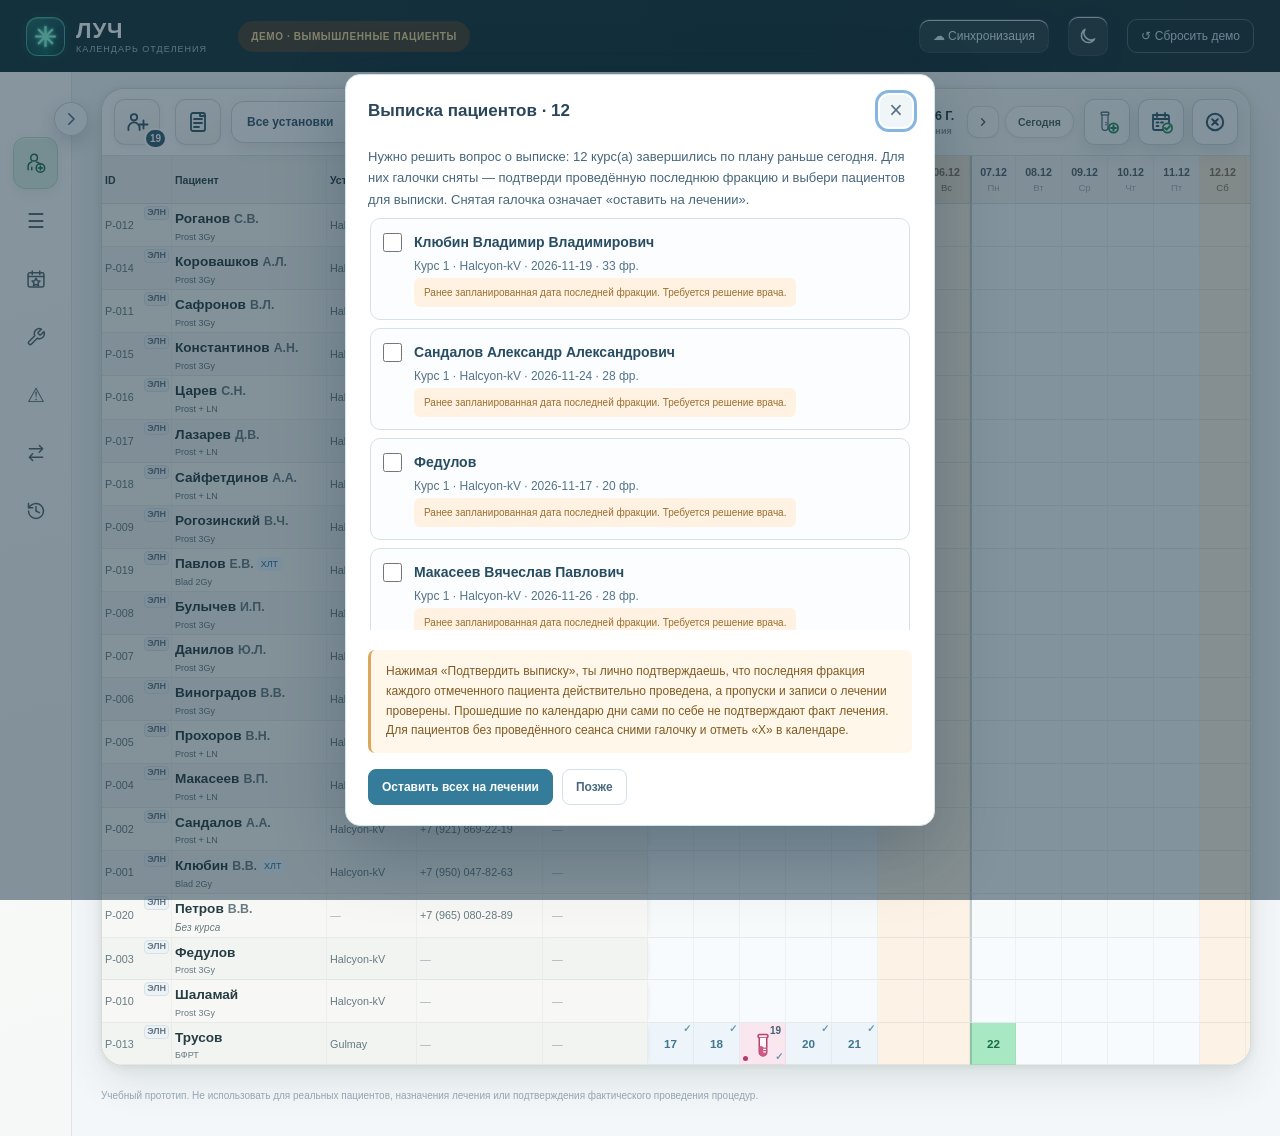
==== commit eacd46bc: "Publish LUCH from private main d6358630f7df" ====
--- a/index.html
+++ b/index.html
@@ -21,7 +21,7 @@
 <link rel="stylesheet" href="./catalog-ui.css?v=3">
 <link rel="stylesheet" href="./theme-dark.css?v=4">
 <link rel="stylesheet" href="./glass-ui.css?v=28">
-<link rel="stylesheet" href="./mobile-week.css?v=16">
+<link rel="stylesheet" href="./mobile-week.css?v=17">
 <link rel="manifest" href="./manifest.webmanifest">
 <link rel="icon" type="image/svg+xml" href="./icon.svg">
 <title>ЛУЧ · Календарь</title>
@@ -466,5 +466,5 @@
  <p class="mobile-actions-footnote">Изменения расписания не являются клиническим подтверждением проведения процедур.</p>
 </dialog>
 <div role="status" aria-live="polite" id="toast" class="toast"></div>
-<script type="module" src="./app.mjs?v=1.104"></script>
+<script type="module" src="./app.mjs?v=1.106"></script>
 </body></html>
--- a/mobile-week.css
+++ b/mobile-week.css
@@ -755,3 +755,99 @@
  .mobile-summary-name-short,.mobile-summary-name-full,.mobile-summary-extras,
  .mobile-summary-action .mobile-summary-call,.mobile-summary-edit{transition:none!important}
 }
+
+/* iOS variant C: quiet session fills, clear fraction numbers and small
+   existing desktop event symbols. Green remains exclusive to final RT. */
+@media(max-width:700px){
+ .mobile-week-carousel{
+  min-width:0;touch-action:pan-y;overscroll-behavior-x:contain
+ }
+ .mobile-week-carousel-head{
+  display:flex;align-items:center;justify-content:center;
+  gap:9px;min-height:38px;margin:0 0 4px;
+  color:var(--mobile-muted);font-size:10px;font-weight:750;
+  font-variant-numeric:tabular-nums
+ }
+ .mobile-week-carousel-nav{
+  display:grid;place-items:center;min-width:38px;width:38px;height:38px;
+  border:1px solid var(--mobile-border);border-radius:50%;
+  background:var(--mobile-surface-2);color:var(--mobile-text);
+  font-size:23px;font-weight:500;line-height:1;
+  -webkit-tap-highlight-color:transparent
+ }
+ .mobile-week-carousel-nav:active{background:var(--mobile-accent-soft)}
+ .mobile-week-carousel-nav:focus-visible{outline:2px solid var(--mobile-accent);outline-offset:2px}
+ .mobile-week-carousel-range{text-align:center;min-width:108px;white-space:nowrap}
+ .mobile-patient-week{
+  display:grid;grid-template-columns:repeat(7,minmax(0,1fr));gap:3px;touch-action:pan-y
+ }
+ .mobile-date-cell{
+  min-height:83px;padding:6px 1px 5px;gap:1px;
+  justify-content:space-between;box-shadow:inset 0 1px 0 rgba(255,255,255,.35)
+ }
+ .mobile-date-cell.mobile-date-session.is-session-complete{
+  background:#e8eef7;border-color:#d0dce9;color:#273c50
+ }
+ .mobile-date-cell.mobile-date-session.is-session-planned{
+  background:#fbfcfe;border-color:#dbe4ec;color:#334b60
+ }
+ .mobile-date-cell.mobile-date-final{
+  background:#cdf0dc;color:#246e48;border-color:#95d2ae
+ }
+ .mobile-date-weekday{font-size:9px;line-height:1.05}
+ .mobile-date-day{font-size:12px;font-weight:850;line-height:1.2;font-variant-numeric:tabular-nums}
+ .mobile-date-symbol{font-size:10px;min-height:12px;line-height:1.15;font-weight:750}
+ .mobile-date-events{
+  display:flex;align-items:center;justify-content:center;
+  gap:1px;min-height:16px;max-height:16px;width:100%;overflow:hidden
+ }
+ .mobile-date-events .calendar-event-icon{
+  display:block;flex:0 0 auto;width:12px;height:16px;max-width:12px
+ }
+ .mobile-date-events .calendar-maintenance-wrench{
+  display:block;flex:0 0 auto;width:15px;height:15px;color:inherit
+ }
+ .mobile-date-completion{
+  display:grid;place-items:center;width:13px;height:13px;flex:0 0 13px;
+  border-radius:50%;background:#829ab3;color:#fff
+ }
+ .mobile-date-completion svg{display:block;width:11px;height:11px}
+ .mobile-date-final .mobile-date-completion{background:#3e9b65}
+ .mobile-date-alert{
+  display:grid;place-items:center;background:#aa5052;color:#fff;
+  border-radius:50%;font-size:10px;font-weight:900;width:13px;height:13px
+ }
+ .mobile-date-cell.mobile-date-skip .mobile-date-events .calendar-skip-icon{
+  display:block;width:15px!important;height:15px!important;margin:0!important;color:inherit
+ }
+ .mobile-date-cell.is-today{
+  box-shadow:inset 0 0 0 1.5px #68b7ad
+ }
+ .mobile-date-cell.is-step-forward{animation:none}
+ .mobile-patient-week.is-step-forward{animation:mobile-carousel-arrive-forward .25s ease-out both}
+ .mobile-patient-week.is-step-back{animation:mobile-carousel-arrive-back .25s ease-out both}
+ html[data-theme="dark"] .mobile-date-cell.mobile-date-session.is-session-complete{
+  background:#34485c;border-color:#476179;color:#e4edf6
+ }
+ html[data-theme="dark"] .mobile-date-cell.mobile-date-session.is-session-planned{
+  background:#263747;border-color:#3c5263;color:#d8e4ee
+ }
+ html[data-theme="dark"] .mobile-date-cell.mobile-date-final{
+  background:#2a6046;border-color:#498b63;color:#c4f3db
+ }
+}
+@keyframes mobile-carousel-arrive-forward{
+ from{opacity:.5;transform:translateX(13px)}to{opacity:1;transform:translateX(0)}
+}
+@keyframes mobile-carousel-arrive-back{
+ from{opacity:.5;transform:translateX(-13px)}to{opacity:1;transform:translateX(0)}
+}
+@media(max-width:370px){
+ .mobile-patient-week{gap:2px}
+ .mobile-date-cell{min-height:78px;padding:5px 0 4px}
+ .mobile-date-day{font-size:11px}
+ .mobile-date-symbol{font-size:9px}
+}
+@media(prefers-reduced-motion:reduce){
+ .mobile-patient-week.is-step-forward,.mobile-patient-week.is-step-back{animation:none!important}
+}
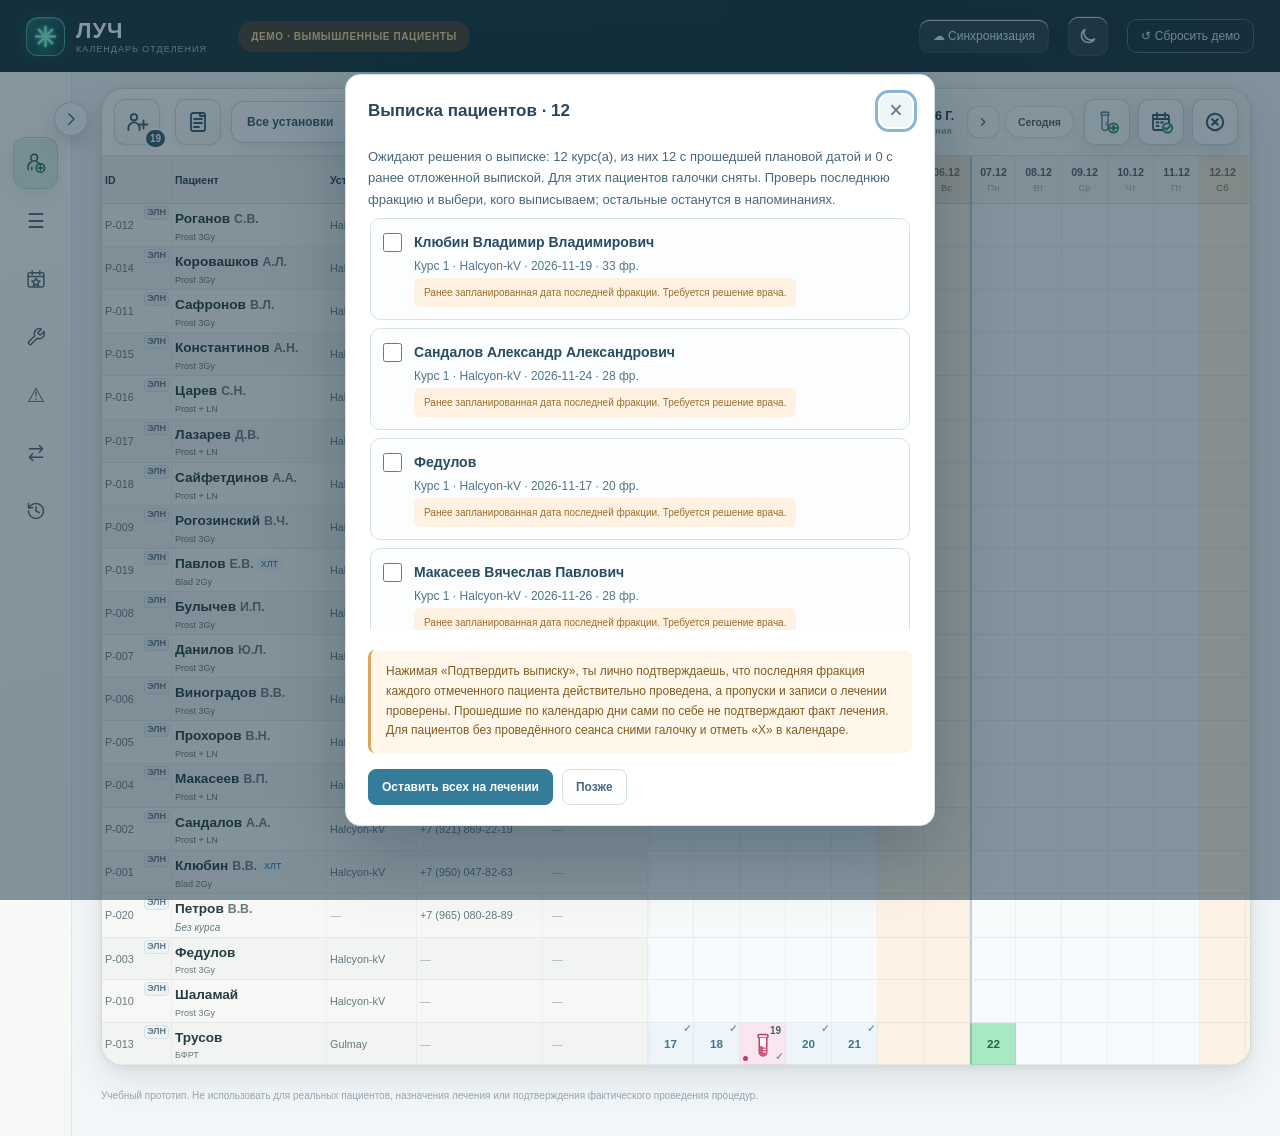
==== commit 23cdc419: "Publish LUCH from private main 634540514c17" ====
--- a/index.html
+++ b/index.html
@@ -21,7 +21,7 @@
 <link rel="stylesheet" href="./catalog-ui.css?v=3">
 <link rel="stylesheet" href="./theme-dark.css?v=4">
 <link rel="stylesheet" href="./glass-ui.css?v=28">
-<link rel="stylesheet" href="./mobile-week.css?v=17">
+<link rel="stylesheet" href="./mobile-week.css?v=18">
 <link rel="manifest" href="./manifest.webmanifest">
 <link rel="icon" type="image/svg+xml" href="./icon.svg">
 <title>ЛУЧ · Календарь</title>
@@ -466,5 +466,5 @@
  <p class="mobile-actions-footnote">Изменения расписания не являются клиническим подтверждением проведения процедур.</p>
 </dialog>
 <div role="status" aria-live="polite" id="toast" class="toast"></div>
-<script type="module" src="./app.mjs?v=1.106"></script>
+<script type="module" src="./app.mjs?v=1.107"></script>
 </body></html>
--- a/mobile-week.css
+++ b/mobile-week.css
@@ -851,3 +851,39 @@
 @media(prefers-reduced-motion:reduce){
  .mobile-patient-week.is-step-forward,.mobile-patient-week.is-step-back{animation:none!important}
 }
+
+/* iOS native date ribbon: follow the finger continuously, without snapping.
+   The visible strip is viewport-clipped, with recyclable days beyond the edge. */
+@media(max-width:700px){
+ .mobile-week-carousel{
+  width:100%;max-width:100%;min-width:0;overflow:hidden;
+  touch-action:auto;overscroll-behavior-x:contain
+ }
+ .mobile-patient-week{
+  position:relative;display:flex;flex-wrap:nowrap;
+  grid-template-columns:none;gap:3px;
+  width:100%;max-width:100%;min-width:0;
+  overflow-x:auto;overflow-y:hidden;
+  -webkit-overflow-scrolling:touch;
+  scroll-behavior:auto;scroll-snap-type:none;
+  overscroll-behavior-x:contain;touch-action:pan-x pan-y;
+  scrollbar-width:none;overflow-anchor:none
+ }
+ .mobile-patient-week::-webkit-scrollbar{display:none}
+ .mobile-patient-week:focus-visible{
+  outline:2px solid var(--mobile-accent);outline-offset:-2px
+ }
+ .mobile-patient-week .mobile-date-cell{
+  flex:0 0 calc((100% - 18px)/7);
+  width:calc((100% - 18px)/7);
+  min-width:44px;max-width:none;
+  touch-action:auto;scroll-snap-align:none
+ }
+}
+@media(max-width:370px){
+ .mobile-patient-week{gap:2px}
+ .mobile-patient-week .mobile-date-cell{
+  flex-basis:calc((100% - 12px)/7);
+  width:calc((100% - 12px)/7)
+ }
+}
